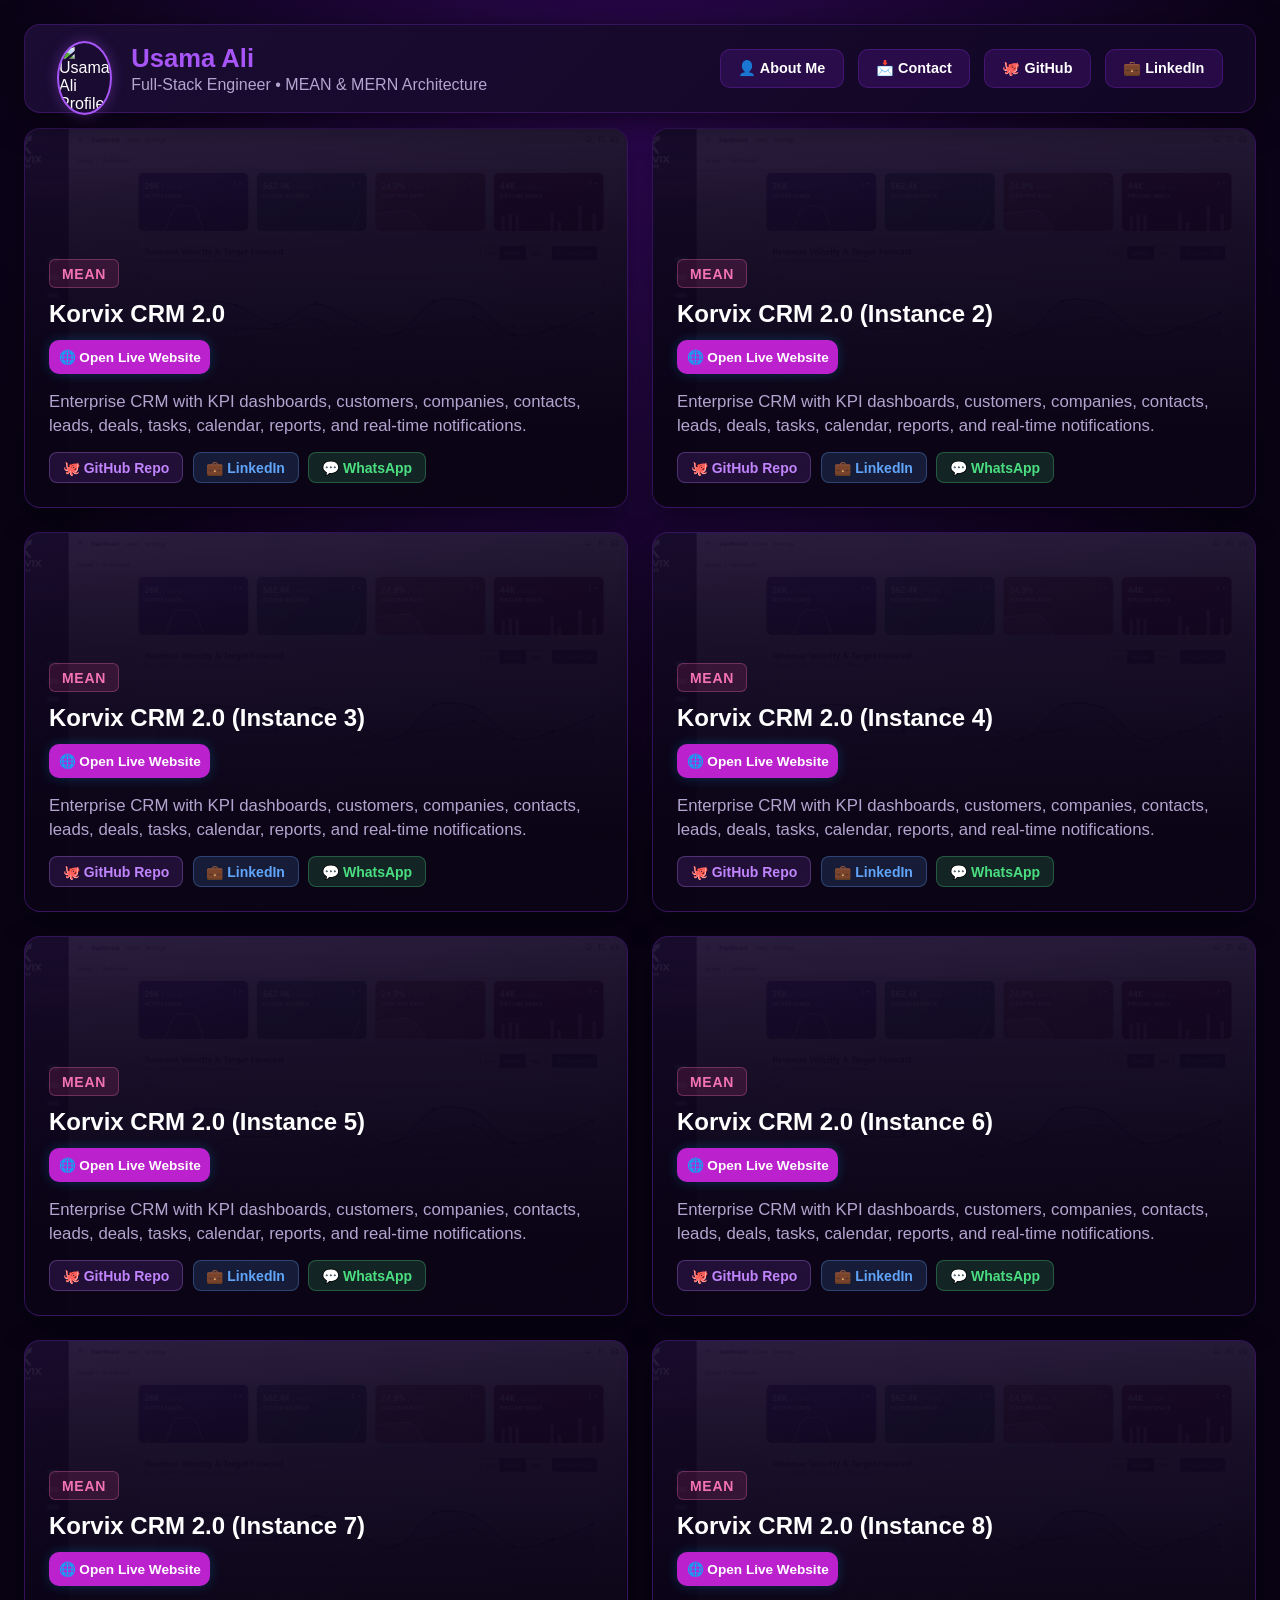
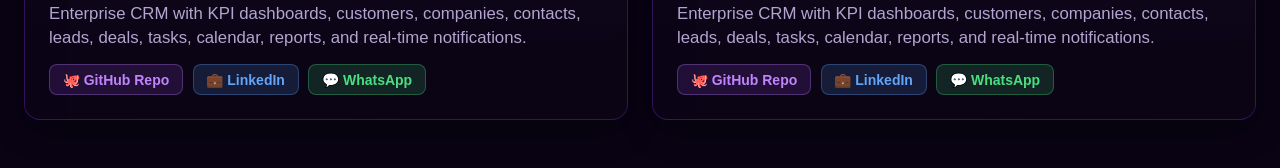
==== index.html @ 399298a3 "Fixed Code Style" ====
<!DOCTYPE html>
<html lang="en">
<head>
  <meta charset="UTF-8" />
  <meta name="viewport" content="width=device-width, initial-scale=1.0"/>
  <title>Usama Ali | Portfolio</title>
  <link rel="stylesheet" href="styles.css" />
</head>
<body>

  <!-- SINGLE GLOBAL HEADER -->
  <header class="profile-header">
    <div class="profile-info">
      <div class="avatar-container">
        <img src="assests/profile-pic.png" alt="Usama Ali Profile">
      </div>
      <div>
        <h1>Usama Ali</h1>
        <p>Full-Stack Engineer &bull; MEAN & MERN Architecture</p>
      </div>
    </div>

    <nav class="header-nav">
      <button class="nav-btn" onclick="openModal('about')">👤 About Me</button>
      <button class="nav-btn" onclick="openModal('contact')">📩 Contact</button>
      <a href="https://github.com/syedusamaali-dev" target="_blank" class="nav-btn">🐙 GitHub</a>
      <a href="https://www.linkedin.com/in/syedusamaali-dev/" target="_blank" class="nav-btn">💼 LinkedIn</a>
    </nav>
  </header>

  <div class="snap-container">
    <section class="slide">
      <!-- 8-Card Grid Container -->
      <div class="projects-grid" id="projectsGrid">
        <!-- Rendered dynamically via JavaScript -->
      </div>
    </section>
  </div>

  <!-- Unified Popup Modal Base -->
  <div class="modal-overlay" id="infoModal">
    <div class="modal-content" id="modalContainer">
      <button class="close-btn" onclick="closeModal()">&times;</button>
      <div id="modalBody" style="height: 100%;"></div>
    </div>
  </div>

  <script src="script.js"></script>
</body>
</html>
---- styles.css ----
:root {
  --bg: #090314;
  --card-bg: linear-gradient(135deg, #1b0c33 0%, #110624 100%);
  --card-border: rgba(147, 51, 234, 0.25);
  --text-main: #ffffff;
  --text-muted: #b3a5cf;
  --accent: #a855f7;
  --accent-glow: rgba(168, 85, 247, 0.35);
  --btn-bg: rgba(126, 34, 206, 0.2);
  --btn-hover: #7e22ce;
}

* {
  box-sizing: border-box;
  margin: 0;
  padding: 0;
}

body {
  font-family:
    -apple-system, BlinkMacSystemFont, "Segoe UI", Roboto, Oxygen, Ubuntu,
    Cantarell, sans-serif;
  background-color: var(--bg);
  background-image: radial-gradient(
    circle at 50% 20%,
    #2e0854 0%,
    var(--bg) 70%
  );
  background-attachment: fixed;
  color: var(--text-main);
  overflow-x: hidden;
}

/* Fixed Global Profile Header */
.profile-header {
  position: fixed;
  top: 1.5rem;
  left: 1.5rem;
  right: 1.5rem;
  z-index: 50;
  display: flex;
  justify-content: space-between;
  align-items: center;
  padding: 1rem 2rem;
  background: var(--card-bg);
  border-radius: 16px;
  border: 1px solid var(--card-border);
  box-shadow: 0 8px 32px rgba(0, 0, 0, 0.6);
  backdrop-filter: blur(12px);
  gap: 1.5rem;
  flex-wrap: wrap;
}

.profile-info {
  display: flex;
  align-items: center;
  gap: 1.2rem;
}

.avatar-container {
  position: relative;
  width: 55px;
  height: 55px;
  flex-shrink: 0;
}

.avatar-container img {
  width: 100%;
  height: 100%;
  object-fit: cover;
  border-radius: 50%;
  border: 2px solid var(--accent);
  box-shadow: 0 0 14px var(--accent-glow);
}

.profile-info h1 {
  font-size: 1.6rem;
  color: var(--accent);
  line-height: 1.2;
  font-weight: 700;
}

.profile-info p {
  font-size: 1rem;
  color: var(--text-muted);
  margin-top: 0.2rem;
}

.header-nav {
  display: flex;
  gap: 0.85rem;
  align-items: center;
}

.nav-btn {
  background: var(--btn-bg);
  color: var(--text-main);
  border: 1px solid var(--card-border);
  padding: 0.6rem 1.1rem;
  border-radius: 10px;
  font-size: 0.9rem;
  font-weight: 600;
  text-decoration: none;
  cursor: pointer;
  transition: all 0.25s ease;
  display: inline-flex;
  align-items: center;
  gap: 0.5rem;
}

.nav-btn:hover {
  background: var(--btn-hover);
  border-color: var(--accent);
  color: #ffffff;
  box-shadow: 0 0 16px var(--accent-glow);
}

/* Section Snap Container */
.snap-container {
  min-height: 100vh;
  overflow-y: auto;
  scroll-behavior: smooth;
}

.slide {
  min-height: 100vh;
  width: 100vw;
  display: flex;
  flex-direction: column;
  padding: 8rem 1.5rem 3rem 1.5rem;
  gap: 1.25rem;
}

/* Updated 8-Card Grid Layout */
.projects-grid {
  display: grid;
  grid-template-columns: repeat(2, 1fr);
  gap: 1.5rem;
  flex: 1;
}

.project-card {
  position: relative;
  background: var(--card-bg);
  border-radius: 16px;
  overflow: hidden;
  border: 1px solid var(--card-border);
  box-shadow: 0 10px 30px rgba(0, 0, 0, 0.4);
  transition:
    transform 0.35s cubic-bezier(0.2, 0.8, 0.2, 1),
    box-shadow 0.35s ease,
    border-color 0.35s ease;
  cursor: pointer;
  min-height: 380px;
}

.project-card:hover {
  transform: translateY(-4px) scale(1.01);
  border-color: var(--accent);
  box-shadow: 0 10px 35px var(--accent-glow);
}

.card-bg-anim {
  position: absolute;
  top: 0;
  left: 0;
  width: 100%;
  height: 100%;
  object-fit: cover;
  opacity: 0.15;
  filter: grayscale(60%) brightness(0.5);
  transition:
    opacity 0.4s ease,
    filter 0.4s ease;
  z-index: 1;
}

.project-card:hover .card-bg-anim {
  opacity: 0.75;
  filter: grayscale(0%) brightness(0.8);
}

.card-content {
  position: relative;
  z-index: 2;
  height: 100%;
  display: flex;
  flex-direction: column;
  justify-content: flex-end;
  padding: 1.5rem;
  background: linear-gradient(
    to top,
    rgba(9, 3, 20, 0.95) 20%,
    rgba(9, 3, 20, 0.45) 70%,
    transparent
  );
}

.tag {
  align-self: flex-start;
  font-size: 0.875rem;
  font-weight: 700;
  letter-spacing: 0.05em;
  text-transform: uppercase;
  padding: 0.35rem 0.75rem;
  border-radius: 6px;
  margin-bottom: 0.5rem;
}

.tag-mern {
  background: rgba(168, 85, 247, 0.15);
  color: #c084fc;
  border: 1px solid rgba(192, 132, 252, 0.3);
}
.tag-mean {
  background: rgba(236, 72, 153, 0.15);
  color: #f472b6;
  border: 1px solid rgba(244, 114, 182, 0.3);
}

.card-content h1 {
  /* font-size: 1.5rem; */
  color: #ffffff;
  margin-top: 0.2rem;
  margin-bottom: 0.3rem;
}

.card-content p {
  font-size: 1.05rem;
  color: var(--text-muted);
  line-height: 1.45;
}

.card-links {
  display: flex;
  flex-wrap: wrap;
  gap: 0.6rem;
  margin-top: 0.85rem;
}

.action-btn {
  display: inline-flex;
  align-items: center;
  gap: 0.4rem;
  padding: 0.4rem 0.8rem;
  border-radius: 8px;
  font-size: 0.875rem;
  font-weight: 700;
  text-decoration: none;
  transition: all 0.2s ease;
}

.btn-github {
  background: rgba(168, 85, 247, 0.15);
  color: #c084fc;
  border: 1px solid rgba(192, 132, 252, 0.3);
}

.btn-linkedin {
  background: rgba(96, 165, 250, 0.15);
  color: #60a5fa;
  border: 1px solid rgba(96, 165, 250, 0.3);
}

.btn-whatsapp {
  background: rgba(74, 222, 128, 0.15);
  color: #4ade80;
  border: 1px solid rgba(74, 222, 128, 0.3);
}

.action-btn:hover {
  filter: brightness(1.2);
  transform: translateY(-2px);
}

/* Modal Base Styling */
.modal-overlay {
  display: none;
  position: fixed;
  top: 0;
  left: 0;
  width: 100vw;
  height: 100vh;
  background: rgba(9, 3, 20, 0.85);
  backdrop-filter: blur(8px);
  z-index: 100;
  justify-content: center;
  align-items: center;
}

.modal-content {
  background: var(--card-bg);
  border: 1px solid var(--accent);
  border-radius: 16px;
  padding: 2.25rem;
  max-width: 680px;
  width: 92%;
  color: var(--text-main);
  box-shadow: 0 10px 40px var(--accent-glow);
  position: relative;
}

.close-btn {
  position: absolute;
  top: 1rem;
  right: 1.25rem;
  background: none;
  border: none;
  color: var(--text-muted);
  font-size: 1.8rem;
  cursor: pointer;
  z-index: 20;
}

.close-btn:hover {
  color: var(--accent);
}

/* Modal Shared Components */
.modal-badges {
  display: flex;
  flex-wrap: wrap;
  gap: 0.6rem;
  margin: 1.2rem 0;
}

.badge-item {
  background: rgba(168, 85, 247, 0.12);
  border: 1px solid rgba(168, 85, 247, 0.3);
  color: #c084fc;
  padding: 0.4rem 0.85rem;
  border-radius: 8px;
  font-size: 0.88rem;
  font-weight: 600;
  text-decoration: none;
  display: inline-flex;
  align-items: center;
  gap: 0.4rem;
  transition: all 0.2s ease;
}

.badge-item:hover {
  background: rgba(168, 85, 247, 0.25);
  border-color: var(--accent);
  color: #ffffff;
  transform: translateY(-2px);
}

.modal-highlights {
  display: grid;
  grid-template-columns: repeat(2, 1fr);
  gap: 0.8rem;
  margin-top: 1.2rem;
  padding-top: 1rem;
  border-top: 1px solid var(--card-border);
}

.highlight-box {
  background: rgba(255, 255, 255, 0.03);
  border: 1px solid var(--card-border);
  border-radius: 10px;
  padding: 0.85rem;
  text-align: left;
}

.highlight-box span {
  display: block;
  font-size: 0.8rem;
  font-weight: 600;
  color: var(--text-muted);
  text-transform: uppercase;
  letter-spacing: 0.05em;
}

.highlight-box a,
.highlight-box p {
  font-size: 1rem;
  font-weight: 700;
  color: var(--accent);
  text-decoration: none;
  margin-top: 0.25rem;
  display: block;
  word-break: break-all;
}

.highlight-box a:hover {
  color: #c084fc;
  text-decoration: underline;
}

/* 75% Viewport Project Detail Modal */
.project-modal-content {
  width: 75vw;
  height: 75vh;
  max-width: none;
  padding: 0;
  overflow: hidden;
  display: flex;
  flex-direction: column;
}

.project-modal-scroll {
  height: 100%;
  overflow-y: auto;
  padding: 2.25rem;
  scrollbar-width: thin;
  scrollbar-color: var(--accent) rgba(255, 255, 255, 0.08);
}

.project-modal-scroll::-webkit-scrollbar {
  width: 8px;
}

.project-modal-scroll::-webkit-scrollbar-track {
  background: rgba(255, 255, 255, 0.05);
  border-radius: 4px;
}

.project-modal-scroll::-webkit-scrollbar-thumb {
  background-color: var(--accent);
  border-radius: 4px;
}

.project-modal-subhead {
  text-transform: uppercase;
  letter-spacing: 0.1em;
  font-size: 0.85rem;
  color: #c084fc;
  font-weight: 700;
  margin-bottom: 0.25rem;
}

.project-modal-heading {
  color: var(--accent);
  font-size: clamp(1.8rem, 3vw, 2.4rem);
  margin-bottom: 0.8rem;
}

.project-modal-description {
  color: var(--text-main);
  font-size: 1.05rem;
  line-height: 1.65;
  margin-bottom: 1.25rem;
}

.tech-section-title {
  font-size: 1.1rem;
  color: #ffffff;
  margin: 1.25rem 0 0.75rem;
}

.technology-grid {
  display: flex;
  flex-wrap: wrap;
  gap: 0.75rem;
  margin-bottom: 1.5rem;
}

.technology-item {
  display: inline-flex;
  align-items: center;
  gap: 0.6rem;
  padding: 0.5rem 0.9rem;
  border-radius: 8px;
  background: rgba(255, 255, 255, 0.05);
  border: 1px solid var(--card-border);
  color: var(--text-main);
  font-weight: 600;
  font-size: 0.9rem;
}

.technology-item img {
  width: 22px;
  height: 22px;
  object-fit: contain;
}

.modal-action-links {
  display: flex;
  gap: 1rem;
  margin: 1.5rem 0 2rem;
  flex-wrap: wrap;
}

.modal-action-links-main {
  display: flex;
  gap: 1rem;
  margin: 0.5rem 0 1rem;
  flex-wrap: wrap;
}

.primary-link-btn {
  display: inline-flex;
  align-items: center;
  gap: 0.5rem;
  padding: 0.55rem 0.6rem;
  border-radius: 10px;
  font-weight: 700;
  text-decoration: none;
  font-size: 0.85rem;
  transition: all 0.25s ease;
}

.btn-live {
  background: #bb22ce;
  color: #ffffff;
  box-shadow: 0 0 12px rgba(2, 132, 199, 0.3);
}

.btn-live:hover {
  background: #c084fc;
  transform: translateY(-2px);
  box-shadow: 0 0 18px rgba(2, 132, 199, 0.5);
}

.btn-repo {
  background: rgba(168, 85, 247, 0.2);
  color: #c084fc;
  border: 1px solid var(--accent);
}

.btn-repo:hover {
  background: var(--accent);
  color: #ffffff;
  transform: translateY(-2px);
  box-shadow: 0 0 18px var(--accent-glow);
}

.gallery-title {
  color: #ffffff;
  font-size: 1.25rem;
  margin-bottom: 1rem;
  padding-top: 1rem;
  border-top: 1px solid var(--card-border);
}

.screenshot-gallery {
  display: grid;
  grid-template-columns: repeat(2, 1fr);
  gap: 1.25rem;
}

.screenshot-card {
  background: rgba(15, 6, 30, 0.8);
  border: 1px solid var(--card-border);
  border-radius: 12px;
  overflow: hidden;
  display: flex;
  flex-direction: column;
  width: 100%;
}

.screenshot-card img {
  width: 100%;
  height: 100%;
  max-height: 380px;
  object-fit: fill;
  display: block;
}

.screenshot-card figcaption {
  padding: 0.75rem 1rem;
  font-size: 1rem;
  color: var(--text-muted);
  font-weight: 600;
  border-top: 1px solid rgba(255, 255, 255, 0.05);
  background: rgba(255, 255, 255, 0.02);
}

/* Responsive Adjustments */
@media (max-width: 850px) {
  .profile-header {
    position: relative;
    top: 0;
    left: 0;
    right: 0;
    margin: 1.5rem 1.5rem 0 1.5rem;
    flex-direction: column;
    align-items: flex-start;
    padding: 1.25rem;
  }
  .slide {
    padding-top: 1.5rem;
  }
  .header-nav {
    width: 100%;
    justify-content: space-between;
  }
}

@media (max-width: 768px) {
  .projects-grid {
    grid-template-columns: 1fr;
  }
  .project-modal-content {
    width: 92vw;
    height: 82vh;
  }
  .screenshot-gallery {
    grid-template-columns: 1fr;
  }
}
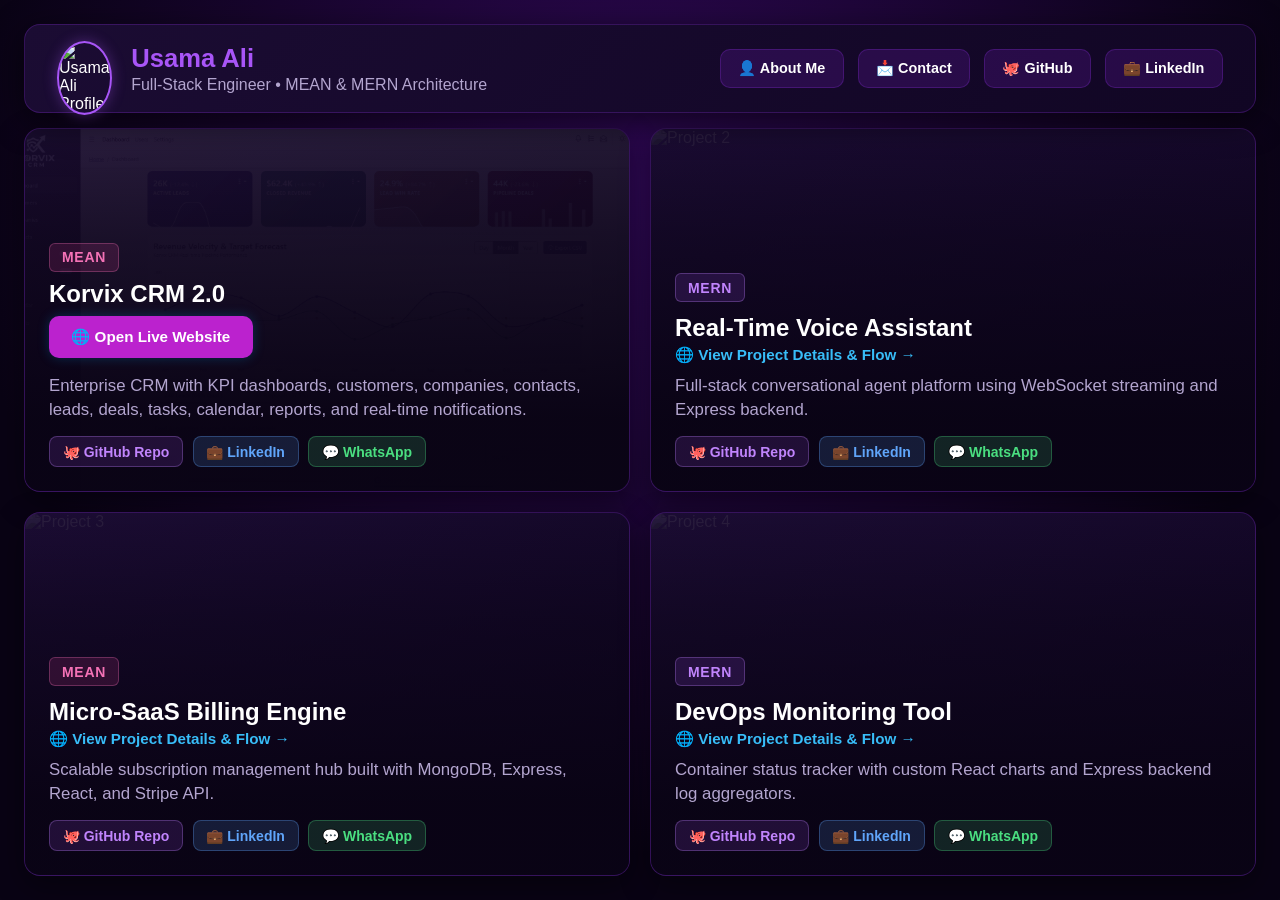
==== commit f1eba362: "Added Korvix First Project" ====
--- a/index.html
+++ b/index.html
@@ -4,7 +4,593 @@
   <meta charset="UTF-8" />
   <meta name="viewport" content="width=device-width, initial-scale=1.0"/>
   <title>Usama Ali | Portfolio</title>
-  <link rel="stylesheet" href="styles.css" />
+  <style>
+    :root {
+      --bg: #090314;
+      --card-bg: linear-gradient(135deg, #1b0c33 0%, #110624 100%);
+      --card-border: rgba(147, 51, 234, 0.25);
+      --text-main: #ffffff;
+      --text-muted: #b3a5cf;
+      --accent: #a855f7;
+      --accent-glow: rgba(168, 85, 247, 0.35);
+      --btn-bg: rgba(126, 34, 206, 0.2);
+      --btn-hover: #7e22ce;
+    }
+
+    * {
+      box-sizing: border-box;
+      margin: 0;
+      padding: 0;
+    }
+
+    body {
+      font-family: -apple-system, BlinkMacSystemFont, "Segoe UI", Roboto, Oxygen, Ubuntu, Cantarell, sans-serif;
+      background-color: var(--bg);
+      background-image: radial-gradient(circle at 50% 20%, #2e0854 0%, var(--bg) 70%);
+      background-attachment: fixed;
+      color: var(--text-main);
+      overflow-x: hidden;
+    }
+
+    /* Fixed Global Profile Header */
+    .profile-header {
+      position: fixed;
+      top: 1.5rem;
+      left: 1.5rem;
+      right: 1.5rem;
+      z-index: 50;
+      display: flex;
+      justify-content: space-between;
+      align-items: center;
+      padding: 1rem 2rem;
+      background: var(--card-bg);
+      border-radius: 16px;
+      border: 1px solid var(--card-border);
+      box-shadow: 0 8px 32px rgba(0, 0, 0, 0.6);
+      backdrop-filter: blur(12px);
+      gap: 1.5rem;
+      flex-wrap: wrap;
+    }
+
+    .profile-info {
+      display: flex;
+      align-items: center;
+      gap: 1.2rem;
+    }
+
+    .avatar-container {
+      position: relative;
+      width: 55px;
+      height: 55px;
+      flex-shrink: 0;
+    }
+
+    .avatar-container img {
+      width: 100%;
+      height: 100%;
+      object-fit: cover;
+      border-radius: 50%;
+      border: 2px solid var(--accent);
+      box-shadow: 0 0 14px var(--accent-glow);
+    }
+
+    .profile-info h1 {
+      font-size: 1.6rem;
+      color: var(--accent);
+      line-height: 1.2;
+      font-weight: 700;
+    }
+
+    .profile-info p {
+      font-size: 1rem;
+      color: var(--text-muted);
+      margin-top: 0.2rem;
+    }
+
+    .header-nav {
+      display: flex;
+      gap: 0.85rem;
+      align-items: center;
+    }
+
+    .nav-btn {
+      background: var(--btn-bg);
+      color: var(--text-main);
+      border: 1px solid var(--card-border);
+      padding: 0.6rem 1.1rem;
+      border-radius: 10px;
+      font-size: 0.9rem;
+      font-weight: 600;
+      text-decoration: none;
+      cursor: pointer;
+      transition: all 0.25s ease;
+      display: inline-flex;
+      align-items: center;
+      gap: 0.5rem;
+    }
+
+    .nav-btn:hover {
+      background: var(--btn-hover);
+      border-color: var(--accent);
+      color: #ffffff;
+      box-shadow: 0 0 16px var(--accent-glow);
+    }
+
+    /* Section Snap Container */
+    .snap-container {
+      height: 100vh;
+      overflow-y: scroll;
+      scroll-snap-type: y mandatory;
+      scroll-behavior: smooth;
+    }
+
+    .slide {
+      height: 100vh;
+      width: 100vw;
+      scroll-snap-align: start;
+      display: flex;
+      flex-direction: column;
+      padding: 8rem 1.5rem 1.5rem 1.5rem;
+      gap: 1.25rem;
+    }
+
+    .projects-grid {
+      display: grid;
+      grid-template-columns: repeat(2, 1fr);
+      grid-template-rows: repeat(2, 1fr);
+      gap: 1.25rem;
+      flex: 1;
+    }
+
+    .project-card {
+      position: relative;
+      background: var(--card-bg);
+      border-radius: 16px;
+      overflow: hidden;
+      border: 1px solid var(--card-border);
+      box-shadow: 0 10px 30px rgba(0, 0, 0, 0.4);
+      transition: transform 0.35s cubic-bezier(0.2, 0.8, 0.2, 1), box-shadow 0.35s ease, border-color 0.35s ease;
+      cursor: pointer;
+    }
+
+    .project-card:hover {
+      transform: translateY(-4px) scale(1.01);
+      border-color: var(--accent);
+      box-shadow: 0 10px 35px var(--accent-glow);
+    }
+
+    .card-bg-anim {
+      position: absolute;
+      top: 0;
+      left: 0;
+      width: 100%;
+      height: 100%;
+      object-fit: cover;
+      opacity: 0.15;
+      filter: grayscale(60%) brightness(0.5);
+      transition: opacity 0.4s ease, filter 0.4s ease;
+      z-index: 1;
+    }
+
+    .project-card:hover .card-bg-anim {
+      opacity: 0.75;
+      filter: grayscale(0%) brightness(0.8);
+    }
+
+    .card-content {
+      position: relative;
+      z-index: 2;
+      height: 100%;
+      display: flex;
+      flex-direction: column;
+      justify-content: flex-end;
+      padding: 1.5rem;
+      background: linear-gradient(to top, rgba(9, 3, 20, 0.95) 20%, rgba(9, 3, 20, 0.45) 70%, transparent);
+    }
+
+    .tag {
+      align-self: flex-start;
+      font-size: 0.875rem;
+      font-weight: 700;
+      letter-spacing: 0.05em;
+      text-transform: uppercase;
+      padding: 0.35rem 0.75rem;
+      border-radius: 6px;
+      margin-bottom: 0.5rem;
+    }
+
+    .tag-mern { background: rgba(168, 85, 247, 0.15); color: #c084fc; border: 1px solid rgba(192, 132, 252, 0.3); }
+    .tag-mean { background: rgba(236, 72, 153, 0.15); color: #f472b6; border: 1px solid rgba(244, 114, 182, 0.3); }
+
+    .card-content h3 {
+      font-size: 1.5rem;
+      color: #ffffff;
+      margin-top: 0.2rem;
+      margin-bottom: 0.3rem;
+    }
+
+    .live-project-link {
+      color: #38bdf8;
+      text-decoration: none;
+      font-size: 0.95rem;
+      font-weight: 600;
+      margin-bottom: 0.6rem;
+      display: inline-block;
+      transition: color 0.2s ease;
+    }
+
+    .live-project-link:hover {
+      color: #7dd3fc;
+      text-decoration: underline;
+    }
+
+    .card-content p {
+      font-size: 1.05rem;
+      color: var(--text-muted);
+      line-height: 1.45;
+    }
+
+    .card-links {
+      display: flex;
+      flex-wrap: wrap;
+      gap: 0.6rem;
+      margin-top: 0.85rem;
+    }
+
+    .action-btn {
+      display: inline-flex;
+      align-items: center;
+      gap: 0.4rem;
+      padding: 0.4rem 0.8rem;
+      border-radius: 8px;
+      font-size: 0.875rem;
+      font-weight: 700;
+      text-decoration: none;
+      transition: all 0.2s ease;
+    }
+
+    .btn-github {
+      background: rgba(168, 85, 247, 0.15);
+      color: #c084fc;
+      border: 1px solid rgba(192, 132, 252, 0.3);
+    }
+
+    .btn-linkedin {
+      background: rgba(96, 165, 250, 0.15);
+      color: #60a5fa;
+      border: 1px solid rgba(96, 165, 250, 0.3);
+    }
+
+    .btn-whatsapp {
+      background: rgba(74, 222, 128, 0.15);
+      color: #4ade80;
+      border: 1px solid rgba(74, 222, 128, 0.3);
+    }
+
+    .action-btn:hover {
+      filter: brightness(1.2);
+      transform: translateY(-2px);
+    }
+
+    /* Modal Base Styling */
+    .modal-overlay {
+      display: none;
+      position: fixed;
+      top: 0;
+      left: 0;
+      width: 100vw;
+      height: 100vh;
+      background: rgba(9, 3, 20, 0.85);
+      backdrop-filter: blur(8px);
+      z-index: 100;
+      justify-content: center;
+      align-items: center;
+    }
+
+    .modal-content {
+      background: var(--card-bg);
+      border: 1px solid var(--accent);
+      border-radius: 16px;
+      padding: 2.25rem;
+      max-width: 680px;
+      width: 92%;
+      color: var(--text-main);
+      box-shadow: 0 10px 40px var(--accent-glow);
+      position: relative;
+    }
+
+    .close-btn {
+      position: absolute;
+      top: 1rem;
+      right: 1.25rem;
+      background: none;
+      border: none;
+      color: var(--text-muted);
+      font-size: 1.8rem;
+      cursor: pointer;
+      z-index: 20;
+    }
+
+    .close-btn:hover { color: var(--accent); }
+
+    /* Modal Shared Components */
+    .modal-badges {
+      display: flex;
+      flex-wrap: wrap;
+      gap: 0.6rem;
+      margin: 1.2rem 0;
+    }
+
+    .badge-item {
+      background: rgba(168, 85, 247, 0.12);
+      border: 1px solid rgba(168, 85, 247, 0.3);
+      color: #c084fc;
+      padding: 0.4rem 0.85rem;
+      border-radius: 8px;
+      font-size: 0.88rem;
+      font-weight: 600;
+      text-decoration: none;
+      display: inline-flex;
+      align-items: center;
+      gap: 0.4rem;
+      transition: all 0.2s ease;
+    }
+
+    .badge-item:hover {
+      background: rgba(168, 85, 247, 0.25);
+      border-color: var(--accent);
+      color: #ffffff;
+      transform: translateY(-2px);
+    }
+
+    .modal-highlights {
+      display: grid;
+      grid-template-columns: repeat(2, 1fr);
+      gap: 0.8rem;
+      margin-top: 1.2rem;
+      padding-top: 1rem;
+      border-top: 1px solid var(--card-border);
+    }
+
+    .highlight-box {
+      background: rgba(255, 255, 255, 0.03);
+      border: 1px solid var(--card-border);
+      border-radius: 10px;
+      padding: 0.85rem;
+      text-align: left;
+    }
+
+    .highlight-box span {
+      display: block;
+      font-size: 0.8rem;
+      font-weight: 600;
+      color: var(--text-muted);
+      text-transform: uppercase;
+      letter-spacing: 0.05em;
+    }
+
+    .highlight-box a, .highlight-box p {
+      font-size: 1rem;
+      font-weight: 700;
+      color: var(--accent);
+      text-decoration: none;
+      margin-top: 0.25rem;
+      display: block;
+      word-break: break-all;
+    }
+
+    .highlight-box a:hover {
+      color: #c084fc;
+      text-decoration: underline;
+    }
+
+    /* 75% Viewport Project Detail Modal with Inner Scrolling */
+    .project-modal-content {
+      width: 75vw;
+      height: 75vh;
+      max-width: none;
+      padding: 0;
+      overflow: hidden;
+      display: flex;
+      flex-direction: column;
+    }
+
+    .project-modal-scroll {
+      height: 100%;
+      overflow-y: auto;
+      padding: 2.25rem;
+      scrollbar-width: thin;
+      scrollbar-color: var(--accent) rgba(255, 255, 255, 0.08);
+    }
+
+    .project-modal-scroll::-webkit-scrollbar {
+      width: 8px;
+    }
+
+    .project-modal-scroll::-webkit-scrollbar-track {
+      background: rgba(255, 255, 255, 0.05);
+      border-radius: 4px;
+    }
+
+    .project-modal-scroll::-webkit-scrollbar-thumb {
+      background-color: var(--accent);
+      border-radius: 4px;
+    }
+
+    .project-modal-subhead {
+      text-transform: uppercase;
+      letter-spacing: 0.1em;
+      font-size: 0.85rem;
+      color: #c084fc;
+      font-weight: 700;
+      margin-bottom: 0.25rem;
+    }
+
+    .project-modal-heading {
+      color: var(--accent);
+      font-size: clamp(1.8rem, 3vw, 2.4rem);
+      margin-bottom: 0.8rem;
+    }
+
+    .project-modal-description {
+      color: var(--text-main);
+      font-size: 1.05rem;
+      line-height: 1.65;
+      margin-bottom: 1.25rem;
+    }
+
+    .tech-section-title {
+      font-size: 1.1rem;
+      color: #ffffff;
+      margin: 1.25rem 0 0.75rem;
+    }
+
+    .technology-grid {
+      display: flex;
+      flex-wrap: wrap;
+      gap: 0.75rem;
+      margin-bottom: 1.5rem;
+    }
+
+    .technology-item {
+      display: inline-flex;
+      align-items: center;
+      gap: 0.6rem;
+      padding: 0.5rem 0.9rem;
+      border-radius: 8px;
+      background: rgba(255, 255, 255, 0.05);
+      border: 1px solid var(--card-border);
+      color: var(--text-main);
+      font-weight: 600;
+      font-size: 0.9rem;
+    }
+
+    .technology-item img {
+      width: 22px;
+      height: 22px;
+      object-fit: contain;
+    }
+
+    .modal-action-links {
+      display: flex;
+      gap: 1rem;
+      margin: 1.5rem 0 2rem;
+      flex-wrap: wrap;
+    }
+
+        .modal-action-links-main {
+      display: flex;
+      gap: 1rem;
+      margin: 0.5rem 0 1rem;
+      flex-wrap: wrap;
+    }
+
+    .primary-link-btn {
+      display: inline-flex;
+      align-items: center;
+      gap: 0.5rem;
+      padding: 0.75rem 1.4rem;
+      border-radius: 10px;
+      font-weight: 700;
+      text-decoration: none;
+      font-size: 0.95rem;
+      transition: all 0.25s ease;
+    }
+
+    .btn-live {
+      background: #bb22ce;
+      color: #ffffff;
+      box-shadow: 0 0 12px rgba(2, 132, 199, 0.3);
+    }
+
+    .btn-live:hover {
+      background: #c084fc;
+      transform: translateY(-2px);
+      box-shadow: 0 0 18px rgba(2, 132, 199, 0.5);
+    }
+
+    .btn-repo {
+      background: rgba(168, 85, 247, 0.2);
+      color: #c084fc;
+      border: 1px solid var(--accent);
+    }
+
+    .btn-repo:hover {
+      background: var(--accent);
+      color: #ffffff;
+      transform: translateY(-2px);
+      box-shadow: 0 0 18px var(--accent-glow);
+    }
+
+    .gallery-title {
+      color: #ffffff;
+      font-size: 1.25rem;
+      margin-bottom: 1rem;
+      padding-top: 1rem;
+      border-top: 1px solid var(--card-border);
+    }
+
+    .screenshot-gallery {
+      display: grid;
+      grid-template-columns: repeat(2, 1fr);
+      gap: 1.25rem;
+    }
+
+    /* Container scales to fit the image proportions */
+.screenshot-card {
+  background: rgba(15, 6, 30, 0.8);
+  border: 1px solid var(--card-border);
+  border-radius: 12px;
+  overflow: hidden;
+  display: flex;
+  flex-direction: column;
+  width: 100%;
+}
+
+/* Stretches and fits the image completely inside the box */
+.screenshot-card img {
+  width: 100%;
+  height: 100%;
+  max-height: 380px;
+  object-fit: fill; /* Stretches image to fully fit card boundaries */
+  display: block;
+}
+
+    .screenshot-card figcaption {
+      padding: 0.75rem 1rem;
+      font-size: 1rem;
+      color: var(--text-muted);
+      font-weight: 600;
+      border-top: 1px solid rgba(255, 255, 255, 0.05);
+      background: rgba(255, 255, 255, 0.02);
+    }
+
+    /* Responsive Adjustments */
+    @media (max-width: 850px) {
+      .profile-header {
+        position: relative;
+        top: 0;
+        left: 0;
+        right: 0;
+        margin: 1.5rem 1.5rem 0 1.5rem;
+        flex-direction: column;
+        align-items: flex-start;
+        padding: 1.25rem;
+      }
+      .slide { padding-top: 1.5rem; }
+      .header-nav { width: 100%; justify-content: space-between; }
+    }
+
+    @media (max-width: 768px) {
+      .projects-grid { grid-template-columns: 1fr; grid-template-rows: auto; }
+      .snap-container { scroll-snap-type: none; height: auto; }
+      .slide { height: auto; min-height: 100vh; }
+      .header-nav { display: grid; grid-template-columns: 1fr 1fr; gap: 0.5rem; }
+      .modal-highlights { grid-template-columns: 1fr; }
+      .project-modal-content { width: 92vw; height: 82vh; }
+      .screenshot-gallery { grid-template-columns: 1fr; }
+    }
+  </style>
 </head>
 <body>
 
@@ -29,10 +615,67 @@
   </header>
 
   <div class="snap-container">
+    <!-- SLIDE 1: Full-Stack Projects -->
     <section class="slide">
-      <!-- 8-Card Grid Container -->
-      <div class="projects-grid" id="projectsGrid">
-        <!-- Rendered dynamically via JavaScript -->
+      <div class="projects-grid">
+        <div class="project-card" onclick="openProjectModal('korvix')">
+          <img class="card-bg-anim" src="assests/korvix-crm-dashboard.png" alt="Korvix CRM dashboard preview">
+          <div class="card-content">
+            <span class="tag tag-mean">MEAN</span>
+            <h1>Korvix CRM 2.0</h1>
+             <div class="modal-action-links-main">
+              <a href="https://korvix-crm-2-0.vercel.app" target="_blank" rel="noopener noreferrer" class="primary-link-btn btn-live">🌐 Open Live Website</a>
+            </div>
+            <p>Enterprise CRM with KPI dashboards, customers, companies, contacts, leads, deals, tasks, calendar, reports, and real-time notifications.</p>
+            <div class="card-links">
+              <a href="https://github.com/syedusamaali-dev/Korvix-CRM-2.0" target="_blank" rel="noopener noreferrer" class="action-btn btn-github" onclick="event.stopPropagation();">🐙 GitHub Repo</a>
+              <a href="https://www.linkedin.com/in/syedusamaali-dev/" target="_blank" class="action-btn btn-linkedin" onclick="event.stopPropagation();">💼 LinkedIn</a>
+              <a href="https://wa.me/923327969441" target="_blank" class="action-btn btn-whatsapp" onclick="event.stopPropagation();">💬 WhatsApp</a>
+            </div>
+          </div>
+        </div>
+        <div class="project-card" onclick="openProjectModal('voice')">
+          <img class="card-bg-anim" src="https://images.unsplash.com/photo-1618005182384-a83a8bd57fbe?auto=format&fit=crop&w=800&q=80" alt="Project 2">
+          <div class="card-content">
+            <span class="tag tag-mern">MERN</span>
+            <h3>Real-Time Voice Assistant</h3>
+            <span class="live-project-link">🌐 View Project Details & Flow &rarr;</span>
+            <p>Full-stack conversational agent platform using WebSocket streaming and Express backend.</p>
+            <div class="card-links">
+              <a href="https://github.com/syedusamaali-dev" target="_blank" class="action-btn btn-github" onclick="event.stopPropagation();">🐙 GitHub Repo</a>
+              <a href="https://www.linkedin.com/in/syedusamaali-dev/" target="_blank" class="action-btn btn-linkedin" onclick="event.stopPropagation();">💼 LinkedIn</a>
+              <a href="https://wa.me/923327969441" target="_blank" class="action-btn btn-whatsapp" onclick="event.stopPropagation();">💬 WhatsApp</a>
+            </div>
+          </div>
+        </div>
+        <div class="project-card" onclick="openProjectModal('billing')">
+          <img class="card-bg-anim" src="https://images.unsplash.com/photo-1460925895917-afdab827c52f?auto=format&fit=crop&w=800&q=80" alt="Project 3">
+          <div class="card-content">
+            <span class="tag tag-mean">MEAN</span>
+            <h3>Micro-SaaS Billing Engine</h3>
+            <span class="live-project-link">🌐 View Project Details & Flow &rarr;</span>
+            <p>Scalable subscription management hub built with MongoDB, Express, React, and Stripe API.</p>
+            <div class="card-links">
+              <a href="https://github.com/syedusamaali-dev" target="_blank" class="action-btn btn-github" onclick="event.stopPropagation();">🐙 GitHub Repo</a>
+              <a href="https://www.linkedin.com/in/syedusamaali-dev/" target="_blank" class="action-btn btn-linkedin" onclick="event.stopPropagation();">💼 LinkedIn</a>
+              <a href="https://wa.me/923327969441" target="_blank" class="action-btn btn-whatsapp" onclick="event.stopPropagation();">💬 WhatsApp</a>
+            </div>
+          </div>
+        </div>
+        <div class="project-card" onclick="openProjectModal('monitoring')">
+          <img class="card-bg-anim" src="https://images.unsplash.com/photo-1526374965328-7f61d4dc18c5?auto=format&fit=crop&w=800&q=80" alt="Project 4">
+          <div class="card-content">
+            <span class="tag tag-mern">MERN</span>
+            <h3>DevOps Monitoring Tool</h3>
+            <span class="live-project-link">🌐 View Project Details & Flow &rarr;</span>
+            <p>Container status tracker with custom React charts and Express backend log aggregators.</p>
+            <div class="card-links">
+              <a href="https://github.com/syedusamaali-dev" target="_blank" class="action-btn btn-github" onclick="event.stopPropagation();">🐙 GitHub Repo</a>
+              <a href="https://www.linkedin.com/in/syedusamaali-dev/" target="_blank" class="action-btn btn-linkedin" onclick="event.stopPropagation();">💼 LinkedIn</a>
+              <a href="https://wa.me/923327969441" target="_blank" class="action-btn btn-whatsapp" onclick="event.stopPropagation();">💬 WhatsApp</a>
+            </div>
+          </div>
+        </div>
       </div>
     </section>
   </div>
@@ -45,6 +688,193 @@
     </div>
   </div>
 
-  <script src="script.js"></script>
+  <script>
+    function openModal(type) {
+      const modal = document.getElementById('infoModal');
+      const container = document.getElementById('modalContainer');
+      const body = document.getElementById('modalBody');
+
+      // Reset modal container classes
+      container.className = 'modal-content';
+
+      if (type === 'about') {
+        body.innerHTML = `
+          <div style="display: flex; align-items: center; gap: 0.6rem; margin-bottom: 0.8rem;">
+            <span style="font-size: 1.8rem;">🚀</span>
+            <h2 style="color: var(--accent); font-size: 1.75rem;">About Me</h2>
+          </div>
+
+          <p style="color: var(--text-main); font-size: 1.05rem; line-height: 1.65;">
+            Full-Stack Engineer with <strong>5+ years of experience</strong> architecting high-performance web applications across healthcare, banking, and e-commerce platforms. Specializing in <strong>Angular, React, and Node.js</strong>, I build scalable SPAs, real-time analytics dashboards, and seamlessly integrate AI-driven workflows into production environments.
+          </p>
+
+          <div class="modal-badges">
+            <span class="badge-item">⚡ Angular / NgRx</span>
+            <span class="badge-item">⚛️ React / Redux</span>
+            <span class="badge-item">🟢 Node.js / Express</span>
+            <span class="badge-item">🤖 AI Integration</span>
+            <span class="badge-item">📊 WebSockets</span>
+          </div>
+
+          <div class="modal-highlights">
+            <div class="highlight-box">
+              <span>Experience</span>
+              <p>5+ Years Industry Experience</p>
+            </div>
+            <div class="highlight-box">
+              <span>Domains</span>
+              <p>Fintech, Healthcare & AI Solutions</p>
+            </div>
+          </div>
+        `;
+      } else if (type === 'contact') {
+        body.innerHTML = `
+          <div style="display: flex; align-items: center; gap: 0.6rem; margin-bottom: 0.8rem;">
+            <span style="font-size: 1.8rem;">📩</span>
+            <h2 style="color: var(--accent); font-size: 1.75rem;">Let's Connect</h2>
+          </div>
+
+          <p style="color: var(--text-main); font-size: 1.05rem; line-height: 1.65;">
+            Have a project in mind, looking for architectural collaboration, or want to discuss full-stack & AI solutions? Reach out directly via any of the channels below.
+          </p>
+
+          <div class="modal-badges">
+            <a href="https://wa.me/923327969441" target="_blank" class="badge-item">💬 WhatsApp Chat</a>
+            <a href="https://github.com/syedusamaali-dev" target="_blank" class="badge-item">🐙 GitHub Profile</a>
+            <a href="https://www.linkedin.com/in/syedusamaali-dev/" target="_blank" class="badge-item">💼 LinkedIn Network</a>
+            <a href="https://portfolio-syedusamaali-dev.vercel.app/" target="_blank" class="badge-item">🌐 Live Portfolio</a>
+          </div>
+
+          <div class="modal-highlights">
+            <div class="highlight-box">
+              <span>Phone / WhatsApp</span>
+              <a href="tel:+923327969441">+92 332 7969441</a>
+            </div>
+            <div class="highlight-box">
+              <span>Live Portfolio</span>
+              <a href="https://portfolio-syedusamaali-dev.vercel.app/" target="_blank">syedusamaali-dev.vercel.app</a>
+            </div>
+            <div class="highlight-box">
+              <span>GitHub Repository</span>
+              <a href="https://github.com/syedusamaali-dev" target="_blank">github.com/syedusamaali-dev</a>
+            </div>
+            <div class="highlight-box">
+              <span>LinkedIn Profile</span>
+              <a href="https://www.linkedin.com/in/syedusamaali-dev/" target="_blank">linkedin.com/in/syedusamaali-dev</a>
+            </div>
+          </div>
+        `;
+      }
+      modal.style.display = 'flex';
+    }
+
+    function openProjectModal(projectId) {
+      const modal = document.getElementById('infoModal');
+      const container = document.getElementById('modalContainer');
+      const body = document.getElementById('modalBody');
+
+      // Expand container size to 75% Viewport height & width
+      container.className = 'modal-content project-modal-content';
+
+      if (projectId === 'korvix') {
+        body.innerHTML = `
+          <div class="project-modal-scroll">
+            <div class="project-modal-subhead">Project Description</div>
+            <h2 class="project-modal-heading">Korvix CRM 2.0</h2>
+
+            <p class="project-modal-description">
+              <strong>Korvix CRM 2.0</strong> is a high-performance, full-stack Customer Relationship Management system designed to simplify lead pipelines, customer lifecycle operations, and corporate communications. Built using Angular 17+ on the frontend and a Node.js/Express REST API on the backend with MongoDB, it features real-time WebSocket updates, multi-tenant workspace routing, modular 3-layer architecture, robust Zod validation, and secure HTTP-Only JWT authentication.
+            </p>
+
+            <div class="tech-section-title">⚡ Tech Stack & Tools</div>
+            <div class="technology-grid">
+              <span class="technology-item"><img src="https://cdn.jsdelivr.net/gh/devicons/devicon/icons/angularjs/angularjs-original.svg" alt="Angular"> Angular 17+</span>
+              <span class="technology-item"><img src="https://cdn.jsdelivr.net/gh/devicons/devicon/icons/nodejs/nodejs-original.svg" alt="Node.js"> Node.js</span>
+              <span class="technology-item"><img src="https://cdn.jsdelivr.net/gh/devicons/devicon/icons/express/express-original.svg" style="filter: invert(1);" alt="Express"> Express.js</span>
+              <span class="technology-item"><img src="https://cdn.jsdelivr.net/gh/devicons/devicon/icons/mongodb/mongodb-original.svg" alt="MongoDB"> MongoDB</span>
+              <span class="technology-item"><img src="https://cdn.jsdelivr.net/gh/devicons/devicon/icons/socketio/socketio-original.svg" style="filter: invert(1);" alt="Socket.io"> Socket.io</span>
+              <span class="technology-item"><img src="https://cdn.jsdelivr.net/gh/devicons/devicon/icons/rxjs/rxjs-original.svg" alt="RxJS"> RxJS</span>
+              <span class="technology-item"><img src="https://jwt.io/img/pic_logo.svg" alt="JWT"> JWT Auth</span>
+              <span class="technology-item"><img src="https://raw.githubusercontent.com/colinhacks/zod/main/logo.svg" alt="Zod"> Zod Schema</span>
+            </div>
+
+            <div class="modal-action-links">
+              <a href="https://korvix-crm-2-0.vercel.app" target="_blank" rel="noopener noreferrer" class="primary-link-btn btn-live">🌐 Open Live Website</a>
+              <a href="https://github.com/syedusamaali-dev/Korvix-CRM-2.0" target="_blank" rel="noopener noreferrer" class="primary-link-btn btn-repo">🐙 View GitHub Repository</a>
+            </div>
+
+            <div class="gallery-title">📸 Application Flow & Interface Screenshots (10 Views)</div>
+            <div class="screenshot-gallery">
+              <figure class="screenshot-card">
+                <img src="assests/korvix-crm-dashboard.png" alt="Login Page">
+                <figcaption>01. Data Analytic Chart — Dashboard View</figcaption>
+              </figure>
+              <figure class="screenshot-card">
+                <img src="assests/korvix-crm-Notification implementation Socketio.PNG" alt="Signup Page">
+                <figcaption>02. Socket.IO — Notification Implementation</figcaption>
+              </figure>
+              <figure class="screenshot-card">
+                <img src="assests/korvix-crm-customers.png" alt="Companies Module">
+                <figcaption>03. Customer — Corporate Workspace Customers</figcaption>
+              </figure>
+              <figure class="screenshot-card">
+                <img src="assests/korvix-crm-companies.png" alt="Contacts View">
+                <figcaption>04. Companies — Align Association List</figcaption>
+              </figure>
+              <figure class="screenshot-card">
+                <img src="assests/korvix-crm-contacts.png" alt="Leads Module">
+                <figcaption>05. Contacts — Individual Stakeholders Directory</figcaption>
+              </figure>
+              <figure class="screenshot-card">
+                <img src="assests/korvix-crm-leads.png" alt="Deals Kanban">
+                <figcaption>06. Leads — Pipeline Tracker & Qualification</figcaption>
+              </figure>
+              <figure class="screenshot-card">
+                <img src="assests/korvix-crm-deals.png" alt="Tasks Management">
+                <figcaption>07. Deals — Kanban Stage Board & Revenue Funnel</figcaption>
+              </figure>
+              <figure class="screenshot-card">
+                <img src="assests/korvix-crm-tasks.png" alt="Calendar View">
+                <figcaption>08. Tasks — Operation Workflows & Priority Tracker</figcaption>
+              </figure>
+              <figure class="screenshot-card">
+                <img src="assests/korvix-crm-calendar.png" alt="Reports & Analytics">
+                <figcaption>09. Calendar — Meeting Schedules & Event Sync</figcaption>
+              </figure>
+               <figure class="screenshot-card">
+                <img src="assests/korvix-crm-reports.png" alt="Reports & Analytics">
+                <figcaption>10. Reports — Executive Analytics & Export Suite</figcaption>
+
+              </figure>
+            </div>
+          </div>
+        `;
+      } else {
+        body.innerHTML = `
+          <div class="project-modal-scroll">
+            <div class="project-modal-subhead">Project Description</div>
+            <h2 class="project-modal-heading">${projectId.toUpperCase()} Project Details</h2>
+            <p class="project-modal-description">Full breakdown and complete architecture specifications for this module.</p>
+            <div class="modal-action-links">
+              <a href="https://github.com/syedusamaali-dev" target="_blank" class="primary-link-btn btn-repo">🐙 View GitHub Repository</a>
+            </div>
+          </div>
+        `;
+      }
+      modal.style.display = 'flex';
+    }
+
+    function closeModal() {
+      document.getElementById('infoModal').style.display = 'none';
+    }
+
+    window.onclick = function(event) {
+      const modal = document.getElementById('infoModal');
+      if (event.target === modal) {
+        modal.style.display = 'none';
+      }
+    };
+  </script>
+
 </body>
 </html>
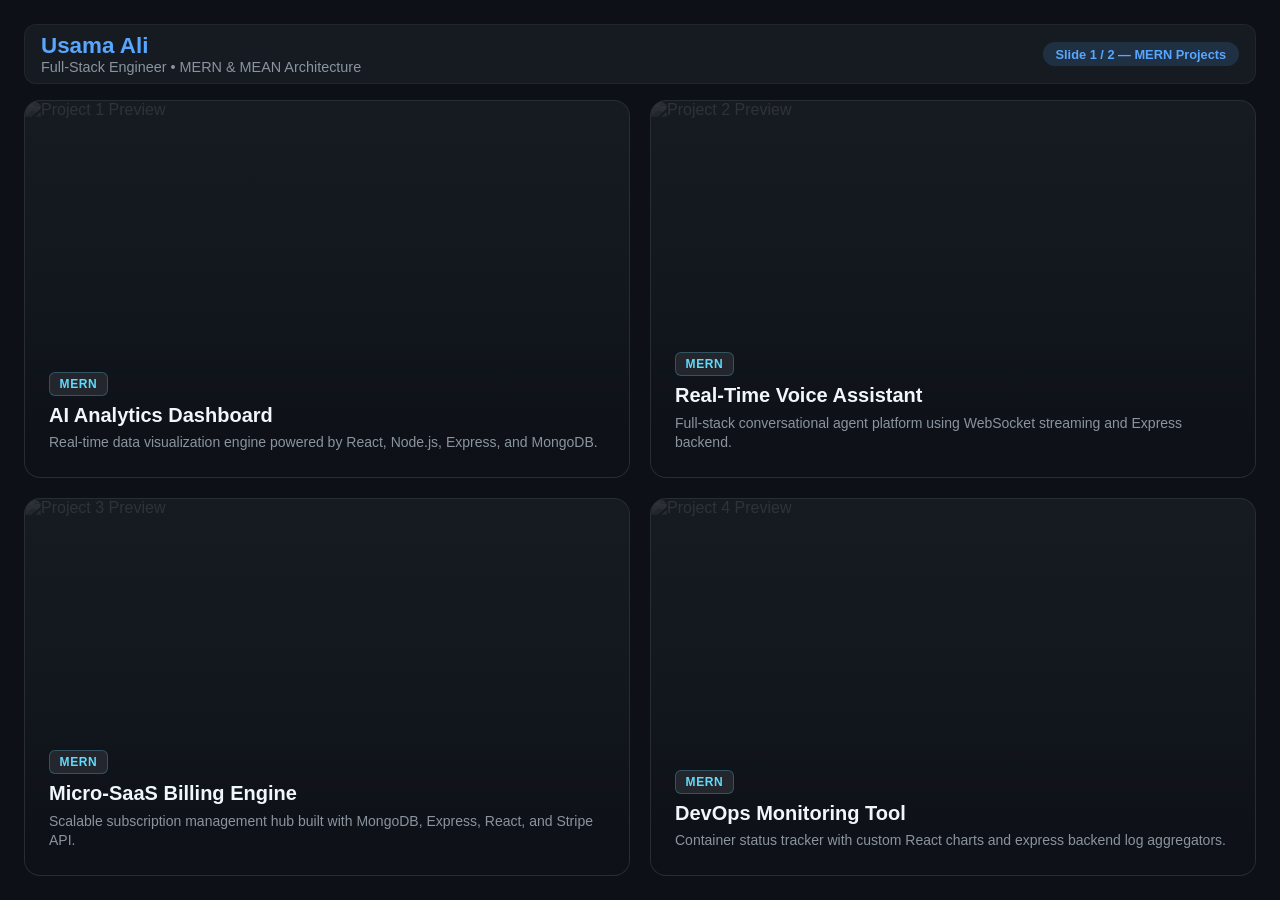
==== commit 04b4cf3e: "Added Ai generated Page" ====
--- a/index.html
+++ b/index.html
@@ -3,18 +3,15 @@
 <head>
   <meta charset="UTF-8" />
   <meta name="viewport" content="width=device-width, initial-scale=1.0"/>
-  <title>Usama Ali | Portfolio</title>
+  <title>Developer Portfolio</title>
   <style>
     :root {
-      --bg: #090314;
-      --card-bg: linear-gradient(135deg, #1b0c33 0%, #110624 100%);
-      --card-border: rgba(147, 51, 234, 0.25);
-      --text-main: #ffffff;
-      --text-muted: #b3a5cf;
-      --accent: #a855f7;
-      --accent-glow: rgba(168, 85, 247, 0.35);
-      --btn-bg: rgba(126, 34, 206, 0.2);
-      --btn-hover: #7e22ce;
+      --bg: #0d1117;
+      --card-bg: #161b22;
+      --text-main: #f0f6fc;
+      --text-muted: #8b949e;
+      --accent: #58a6ff;
+      --accent-glow: rgba(88, 166, 255, 0.25);
     }
 
     * {
@@ -26,94 +23,8 @@
     body {
       font-family: -apple-system, BlinkMacSystemFont, "Segoe UI", Roboto, Oxygen, Ubuntu, Cantarell, sans-serif;
       background-color: var(--bg);
-      background-image: radial-gradient(circle at 50% 20%, #2e0854 0%, var(--bg) 70%);
-      background-attachment: fixed;
       color: var(--text-main);
       overflow-x: hidden;
-    }
-
-    /* Fixed Global Profile Header */
-    .profile-header {
-      position: fixed;
-      top: 1.5rem;
-      left: 1.5rem;
-      right: 1.5rem;
-      z-index: 50;
-      display: flex;
-      justify-content: space-between;
-      align-items: center;
-      padding: 1rem 2rem;
-      background: var(--card-bg);
-      border-radius: 16px;
-      border: 1px solid var(--card-border);
-      box-shadow: 0 8px 32px rgba(0, 0, 0, 0.6);
-      backdrop-filter: blur(12px);
-      gap: 1.5rem;
-      flex-wrap: wrap;
-    }
-
-    .profile-info {
-      display: flex;
-      align-items: center;
-      gap: 1.2rem;
-    }
-
-    .avatar-container {
-      position: relative;
-      width: 55px;
-      height: 55px;
-      flex-shrink: 0;
-    }
-
-    .avatar-container img {
-      width: 100%;
-      height: 100%;
-      object-fit: cover;
-      border-radius: 50%;
-      border: 2px solid var(--accent);
-      box-shadow: 0 0 14px var(--accent-glow);
-    }
-
-    .profile-info h1 {
-      font-size: 1.6rem;
-      color: var(--accent);
-      line-height: 1.2;
-      font-weight: 700;
-    }
-
-    .profile-info p {
-      font-size: 1rem;
-      color: var(--text-muted);
-      margin-top: 0.2rem;
-    }
-
-    .header-nav {
-      display: flex;
-      gap: 0.85rem;
-      align-items: center;
-    }
-
-    .nav-btn {
-      background: var(--btn-bg);
-      color: var(--text-main);
-      border: 1px solid var(--card-border);
-      padding: 0.6rem 1.1rem;
-      border-radius: 10px;
-      font-size: 0.9rem;
-      font-weight: 600;
-      text-decoration: none;
-      cursor: pointer;
-      transition: all 0.25s ease;
-      display: inline-flex;
-      align-items: center;
-      gap: 0.5rem;
-    }
-
-    .nav-btn:hover {
-      background: var(--btn-hover);
-      border-color: var(--accent);
-      color: #ffffff;
-      box-shadow: 0 0 16px var(--accent-glow);
     }
 
     /* Section Snap Container */
@@ -130,10 +41,41 @@
       scroll-snap-align: start;
       display: flex;
       flex-direction: column;
-      padding: 8rem 1.5rem 1.5rem 1.5rem;
-      gap: 1.25rem;
-    }
-
+      padding: 1.5rem;
+      gap: 1rem;
+    }
+
+    /* Header Profile */
+    .profile-header {
+      display: flex;
+      justify-content: space-between;
+      align-items: center;
+      padding: 0.5rem 1rem;
+      background: var(--card-bg);
+      border-radius: 12px;
+      border: 1px solid rgba(255, 255, 255, 0.05);
+    }
+
+    .profile-info h1 {
+      font-size: 1.4rem;
+      color: var(--accent);
+    }
+
+    .profile-info p {
+      font-size: 0.9rem;
+      color: var(--text-muted);
+    }
+
+    .badge {
+      background: rgba(88, 166, 255, 0.15);
+      color: var(--accent);
+      padding: 0.3rem 0.8rem;
+      border-radius: 20px;
+      font-size: 0.8rem;
+      font-weight: 600;
+    }
+
+    /* Grid Layout for 4 Equal Rectangles */
     .projects-grid {
       display: grid;
       grid-template-columns: repeat(2, 1fr);
@@ -142,13 +84,13 @@
       flex: 1;
     }
 
+    /* Card Styling */
     .project-card {
       position: relative;
       background: var(--card-bg);
       border-radius: 16px;
       overflow: hidden;
-      border: 1px solid var(--card-border);
-      box-shadow: 0 10px 30px rgba(0, 0, 0, 0.4);
+      border: 1px solid rgba(255, 255, 255, 0.08);
       transition: transform 0.35s cubic-bezier(0.2, 0.8, 0.2, 1), box-shadow 0.35s ease, border-color 0.35s ease;
       cursor: pointer;
     }
@@ -156,9 +98,10 @@
     .project-card:hover {
       transform: translateY(-4px) scale(1.01);
       border-color: var(--accent);
-      box-shadow: 0 10px 35px var(--accent-glow);
-    }
-
+      box-shadow: 0 10px 30px var(--accent-glow);
+    }
+
+    /* Background Animation Image */
     .card-bg-anim {
       position: absolute;
       top: 0;
@@ -166,17 +109,19 @@
       width: 100%;
       height: 100%;
       object-fit: cover;
-      opacity: 0.15;
-      filter: grayscale(60%) brightness(0.5);
-      transition: opacity 0.4s ease, filter 0.4s ease;
+      opacity: 0.2;
+      filter: grayscale(80%) brightness(0.6);
+      transition: opacity 0.4s ease, filter 0.4s ease, transform 0.6s ease;
       z-index: 1;
     }
 
     .project-card:hover .card-bg-anim {
-      opacity: 0.75;
-      filter: grayscale(0%) brightness(0.8);
-    }
-
+      opacity: 0.85;
+      filter: grayscale(0%) brightness(0.9);
+      transform: scale(1.05);
+    }
+
+    /* Overlay Content */
     .card-content {
       position: relative;
       z-index: 2;
@@ -185,696 +130,160 @@
       flex-direction: column;
       justify-content: flex-end;
       padding: 1.5rem;
-      background: linear-gradient(to top, rgba(9, 3, 20, 0.95) 20%, rgba(9, 3, 20, 0.45) 70%, transparent);
+      background: linear-gradient(to top, rgba(13, 17, 23, 0.95) 10%, rgba(13, 17, 23, 0.3) 60%, transparent);
     }
 
     .tag {
       align-self: flex-start;
-      font-size: 0.875rem;
+      font-size: 0.75rem;
       font-weight: 700;
       letter-spacing: 0.05em;
       text-transform: uppercase;
-      padding: 0.35rem 0.75rem;
+      padding: 0.25rem 0.6rem;
       border-radius: 6px;
       margin-bottom: 0.5rem;
     }
 
-    .tag-mern { background: rgba(168, 85, 247, 0.15); color: #c084fc; border: 1px solid rgba(192, 132, 252, 0.3); }
-    .tag-mean { background: rgba(236, 72, 153, 0.15); color: #f472b6; border: 1px solid rgba(244, 114, 182, 0.3); }
+    .tag-mern { background: #23272d; color: #61dafb; border: 1px solid #61dafb40; }
+    .tag-mean { background: #23272d; color: #dd0031; border: 1px solid #dd003140; }
 
     .card-content h3 {
-      font-size: 1.5rem;
-      color: #ffffff;
-      margin-top: 0.2rem;
-      margin-bottom: 0.3rem;
-    }
-
-    .live-project-link {
-      color: #38bdf8;
-      text-decoration: none;
-      font-size: 0.95rem;
-      font-weight: 600;
-      margin-bottom: 0.6rem;
-      display: inline-block;
-      transition: color 0.2s ease;
-    }
-
-    .live-project-link:hover {
-      color: #7dd3fc;
-      text-decoration: underline;
+      font-size: 1.25rem;
+      margin-bottom: 0.4rem;
     }
 
     .card-content p {
-      font-size: 1.05rem;
+      font-size: 0.875rem;
       color: var(--text-muted);
-      line-height: 1.45;
-    }
-
-    .card-links {
-      display: flex;
-      flex-wrap: wrap;
-      gap: 0.6rem;
-      margin-top: 0.85rem;
-    }
-
-    .action-btn {
-      display: inline-flex;
-      align-items: center;
-      gap: 0.4rem;
-      padding: 0.4rem 0.8rem;
-      border-radius: 8px;
-      font-size: 0.875rem;
-      font-weight: 700;
-      text-decoration: none;
-      transition: all 0.2s ease;
-    }
-
-    .btn-github {
-      background: rgba(168, 85, 247, 0.15);
-      color: #c084fc;
-      border: 1px solid rgba(192, 132, 252, 0.3);
-    }
-
-    .btn-linkedin {
-      background: rgba(96, 165, 250, 0.15);
-      color: #60a5fa;
-      border: 1px solid rgba(96, 165, 250, 0.3);
-    }
-
-    .btn-whatsapp {
-      background: rgba(74, 222, 128, 0.15);
-      color: #4ade80;
-      border: 1px solid rgba(74, 222, 128, 0.3);
-    }
-
-    .action-btn:hover {
-      filter: brightness(1.2);
-      transform: translateY(-2px);
-    }
-
-    /* Modal Base Styling */
-    .modal-overlay {
-      display: none;
-      position: fixed;
-      top: 0;
-      left: 0;
-      width: 100vw;
-      height: 100vh;
-      background: rgba(9, 3, 20, 0.85);
-      backdrop-filter: blur(8px);
-      z-index: 100;
-      justify-content: center;
-      align-items: center;
-    }
-
-    .modal-content {
-      background: var(--card-bg);
-      border: 1px solid var(--accent);
-      border-radius: 16px;
-      padding: 2.25rem;
-      max-width: 680px;
-      width: 92%;
-      color: var(--text-main);
-      box-shadow: 0 10px 40px var(--accent-glow);
-      position: relative;
-    }
-
-    .close-btn {
-      position: absolute;
-      top: 1rem;
-      right: 1.25rem;
-      background: none;
-      border: none;
-      color: var(--text-muted);
-      font-size: 1.8rem;
-      cursor: pointer;
-      z-index: 20;
-    }
-
-    .close-btn:hover { color: var(--accent); }
-
-    /* Modal Shared Components */
-    .modal-badges {
-      display: flex;
-      flex-wrap: wrap;
-      gap: 0.6rem;
-      margin: 1.2rem 0;
-    }
-
-    .badge-item {
-      background: rgba(168, 85, 247, 0.12);
-      border: 1px solid rgba(168, 85, 247, 0.3);
-      color: #c084fc;
-      padding: 0.4rem 0.85rem;
-      border-radius: 8px;
-      font-size: 0.88rem;
-      font-weight: 600;
-      text-decoration: none;
-      display: inline-flex;
-      align-items: center;
-      gap: 0.4rem;
-      transition: all 0.2s ease;
-    }
-
-    .badge-item:hover {
-      background: rgba(168, 85, 247, 0.25);
-      border-color: var(--accent);
-      color: #ffffff;
-      transform: translateY(-2px);
-    }
-
-    .modal-highlights {
-      display: grid;
-      grid-template-columns: repeat(2, 1fr);
-      gap: 0.8rem;
-      margin-top: 1.2rem;
-      padding-top: 1rem;
-      border-top: 1px solid var(--card-border);
-    }
-
-    .highlight-box {
-      background: rgba(255, 255, 255, 0.03);
-      border: 1px solid var(--card-border);
-      border-radius: 10px;
-      padding: 0.85rem;
-      text-align: left;
-    }
-
-    .highlight-box span {
-      display: block;
-      font-size: 0.8rem;
-      font-weight: 600;
-      color: var(--text-muted);
-      text-transform: uppercase;
-      letter-spacing: 0.05em;
-    }
-
-    .highlight-box a, .highlight-box p {
-      font-size: 1rem;
-      font-weight: 700;
-      color: var(--accent);
-      text-decoration: none;
-      margin-top: 0.25rem;
-      display: block;
-      word-break: break-all;
-    }
-
-    .highlight-box a:hover {
-      color: #c084fc;
-      text-decoration: underline;
-    }
-
-    /* 75% Viewport Project Detail Modal with Inner Scrolling */
-    .project-modal-content {
-      width: 75vw;
-      height: 75vh;
-      max-width: none;
-      padding: 0;
-      overflow: hidden;
-      display: flex;
-      flex-direction: column;
-    }
-
-    .project-modal-scroll {
-      height: 100%;
-      overflow-y: auto;
-      padding: 2.25rem;
-      scrollbar-width: thin;
-      scrollbar-color: var(--accent) rgba(255, 255, 255, 0.08);
-    }
-
-    .project-modal-scroll::-webkit-scrollbar {
-      width: 8px;
-    }
-
-    .project-modal-scroll::-webkit-scrollbar-track {
-      background: rgba(255, 255, 255, 0.05);
-      border-radius: 4px;
-    }
-
-    .project-modal-scroll::-webkit-scrollbar-thumb {
-      background-color: var(--accent);
-      border-radius: 4px;
-    }
-
-    .project-modal-subhead {
-      text-transform: uppercase;
-      letter-spacing: 0.1em;
-      font-size: 0.85rem;
-      color: #c084fc;
-      font-weight: 700;
-      margin-bottom: 0.25rem;
-    }
-
-    .project-modal-heading {
-      color: var(--accent);
-      font-size: clamp(1.8rem, 3vw, 2.4rem);
-      margin-bottom: 0.8rem;
-    }
-
-    .project-modal-description {
-      color: var(--text-main);
-      font-size: 1.05rem;
-      line-height: 1.65;
-      margin-bottom: 1.25rem;
-    }
-
-    .tech-section-title {
-      font-size: 1.1rem;
-      color: #ffffff;
-      margin: 1.25rem 0 0.75rem;
-    }
-
-    .technology-grid {
-      display: flex;
-      flex-wrap: wrap;
-      gap: 0.75rem;
-      margin-bottom: 1.5rem;
-    }
-
-    .technology-item {
-      display: inline-flex;
-      align-items: center;
-      gap: 0.6rem;
-      padding: 0.5rem 0.9rem;
-      border-radius: 8px;
-      background: rgba(255, 255, 255, 0.05);
-      border: 1px solid var(--card-border);
-      color: var(--text-main);
-      font-weight: 600;
-      font-size: 0.9rem;
-    }
-
-    .technology-item img {
-      width: 22px;
-      height: 22px;
-      object-fit: contain;
-    }
-
-    .modal-action-links {
-      display: flex;
-      gap: 1rem;
-      margin: 1.5rem 0 2rem;
-      flex-wrap: wrap;
-    }
-
-        .modal-action-links-main {
-      display: flex;
-      gap: 1rem;
-      margin: 0.5rem 0 1rem;
-      flex-wrap: wrap;
-    }
-
-    .primary-link-btn {
-      display: inline-flex;
-      align-items: center;
-      gap: 0.5rem;
-      padding: 0.75rem 1.4rem;
-      border-radius: 10px;
-      font-weight: 700;
-      text-decoration: none;
-      font-size: 0.95rem;
-      transition: all 0.25s ease;
-    }
-
-    .btn-live {
-      background: #bb22ce;
-      color: #ffffff;
-      box-shadow: 0 0 12px rgba(2, 132, 199, 0.3);
-    }
-
-    .btn-live:hover {
-      background: #c084fc;
-      transform: translateY(-2px);
-      box-shadow: 0 0 18px rgba(2, 132, 199, 0.5);
-    }
-
-    .btn-repo {
-      background: rgba(168, 85, 247, 0.2);
-      color: #c084fc;
-      border: 1px solid var(--accent);
-    }
-
-    .btn-repo:hover {
-      background: var(--accent);
-      color: #ffffff;
-      transform: translateY(-2px);
-      box-shadow: 0 0 18px var(--accent-glow);
-    }
-
-    .gallery-title {
-      color: #ffffff;
-      font-size: 1.25rem;
-      margin-bottom: 1rem;
-      padding-top: 1rem;
-      border-top: 1px solid var(--card-border);
-    }
-
-    .screenshot-gallery {
-      display: grid;
-      grid-template-columns: repeat(2, 1fr);
-      gap: 1.25rem;
-    }
-
-    /* Container scales to fit the image proportions */
-.screenshot-card {
-  background: rgba(15, 6, 30, 0.8);
-  border: 1px solid var(--card-border);
-  border-radius: 12px;
-  overflow: hidden;
-  display: flex;
-  flex-direction: column;
-  width: 100%;
-}
-
-/* Stretches and fits the image completely inside the box */
-.screenshot-card img {
-  width: 100%;
-  height: 100%;
-  max-height: 380px;
-  object-fit: fill; /* Stretches image to fully fit card boundaries */
-  display: block;
-}
-
-    .screenshot-card figcaption {
-      padding: 0.75rem 1rem;
-      font-size: 1rem;
-      color: var(--text-muted);
-      font-weight: 600;
-      border-top: 1px solid rgba(255, 255, 255, 0.05);
-      background: rgba(255, 255, 255, 0.02);
-    }
-
-    /* Responsive Adjustments */
-    @media (max-width: 850px) {
-      .profile-header {
-        position: relative;
-        top: 0;
-        left: 0;
-        right: 0;
-        margin: 1.5rem 1.5rem 0 1.5rem;
-        flex-direction: column;
-        align-items: flex-start;
-        padding: 1.25rem;
-      }
-      .slide { padding-top: 1.5rem; }
-      .header-nav { width: 100%; justify-content: space-between; }
-    }
-
+      line-height: 1.4;
+    }
+
+    /* Responsive adjustments for mobile/tablets */
     @media (max-width: 768px) {
-      .projects-grid { grid-template-columns: 1fr; grid-template-rows: auto; }
-      .snap-container { scroll-snap-type: none; height: auto; }
-      .slide { height: auto; min-height: 100vh; }
-      .header-nav { display: grid; grid-template-columns: 1fr 1fr; gap: 0.5rem; }
-      .modal-highlights { grid-template-columns: 1fr; }
-      .project-modal-content { width: 92vw; height: 82vh; }
-      .screenshot-gallery { grid-template-columns: 1fr; }
+      .projects-grid {
+        grid-template-columns: 1fr;
+        grid-template-rows: repeat(4, 1fr);
+      }
+      
+      .snap-container {
+        scroll-snap-type: none; /* Smooth vertical scroll for smaller screens */
+        height: auto;
+      }
+
+      .slide {
+        height: auto;
+        min-height: 100vh;
+      }
+
+      .project-card {
+        min-height: 200px;
+      }
     }
   </style>
 </head>
 <body>
 
-  <!-- SINGLE GLOBAL HEADER -->
-  <header class="profile-header">
-    <div class="profile-info">
-      <div class="avatar-container">
-        <img src="assests/profile-pic.png" alt="Usama Ali Profile">
-      </div>
-      <div>
-        <h1>Usama Ali</h1>
-        <p>Full-Stack Engineer &bull; MEAN & MERN Architecture</p>
-      </div>
-    </div>
-
-    <nav class="header-nav">
-      <button class="nav-btn" onclick="openModal('about')">👤 About Me</button>
-      <button class="nav-btn" onclick="openModal('contact')">📩 Contact</button>
-      <a href="https://github.com/syedusamaali-dev" target="_blank" class="nav-btn">🐙 GitHub</a>
-      <a href="https://www.linkedin.com/in/syedusamaali-dev/" target="_blank" class="nav-btn">💼 LinkedIn</a>
-    </nav>
-  </header>
-
   <div class="snap-container">
-    <!-- SLIDE 1: Full-Stack Projects -->
+
+    <!-- SLIDE 1: MERN Stack Projects -->
     <section class="slide">
+      <header class="profile-header">
+        <div class="profile-info">
+          <h1>Usama Ali</h1>
+          <p>Full-Stack Engineer &bull; MERN & MEAN Architecture</p>
+        </div>
+        <span class="badge">Slide 1 / 2 &mdash; MERN Projects</span>
+      </header>
+
       <div class="projects-grid">
-        <div class="project-card" onclick="openProjectModal('korvix')">
-          <img class="card-bg-anim" src="assests/korvix-crm-dashboard.png" alt="Korvix CRM dashboard preview">
-          <div class="card-content">
-            <span class="tag tag-mean">MEAN</span>
-            <h1>Korvix CRM 2.0</h1>
-             <div class="modal-action-links-main">
-              <a href="https://korvix-crm-2-0.vercel.app" target="_blank" rel="noopener noreferrer" class="primary-link-btn btn-live">🌐 Open Live Website</a>
-            </div>
-            <p>Enterprise CRM with KPI dashboards, customers, companies, contacts, leads, deals, tasks, calendar, reports, and real-time notifications.</p>
-            <div class="card-links">
-              <a href="https://github.com/syedusamaali-dev/Korvix-CRM-2.0" target="_blank" rel="noopener noreferrer" class="action-btn btn-github" onclick="event.stopPropagation();">🐙 GitHub Repo</a>
-              <a href="https://www.linkedin.com/in/syedusamaali-dev/" target="_blank" class="action-btn btn-linkedin" onclick="event.stopPropagation();">💼 LinkedIn</a>
-              <a href="https://wa.me/923327969441" target="_blank" class="action-btn btn-whatsapp" onclick="event.stopPropagation();">💬 WhatsApp</a>
-            </div>
-          </div>
-        </div>
-        <div class="project-card" onclick="openProjectModal('voice')">
-          <img class="card-bg-anim" src="https://images.unsplash.com/photo-1618005182384-a83a8bd57fbe?auto=format&fit=crop&w=800&q=80" alt="Project 2">
+        <div class="project-card">
+          <img class="card-bg-anim" src="https://images.unsplash.com/photo-1551288049-bebda4e38f71?auto=format&fit=crop&w=800&q=80" alt="Project 1 Preview">
+          <div class="card-content">
+            <span class="tag tag-mern">MERN</span>
+            <h3>AI Analytics Dashboard</h3>
+            <p>Real-time data visualization engine powered by React, Node.js, Express, and MongoDB.</p>
+          </div>
+        </div>
+
+        <div class="project-card">
+          <img class="card-bg-anim" src="https://images.unsplash.com/photo-1618005182384-a83a8bd57fbe?auto=format&fit=crop&w=800&q=80" alt="Project 2 Preview">
           <div class="card-content">
             <span class="tag tag-mern">MERN</span>
             <h3>Real-Time Voice Assistant</h3>
-            <span class="live-project-link">🌐 View Project Details & Flow &rarr;</span>
             <p>Full-stack conversational agent platform using WebSocket streaming and Express backend.</p>
-            <div class="card-links">
-              <a href="https://github.com/syedusamaali-dev" target="_blank" class="action-btn btn-github" onclick="event.stopPropagation();">🐙 GitHub Repo</a>
-              <a href="https://www.linkedin.com/in/syedusamaali-dev/" target="_blank" class="action-btn btn-linkedin" onclick="event.stopPropagation();">💼 LinkedIn</a>
-              <a href="https://wa.me/923327969441" target="_blank" class="action-btn btn-whatsapp" onclick="event.stopPropagation();">💬 WhatsApp</a>
-            </div>
-          </div>
-        </div>
-        <div class="project-card" onclick="openProjectModal('billing')">
-          <img class="card-bg-anim" src="https://images.unsplash.com/photo-1460925895917-afdab827c52f?auto=format&fit=crop&w=800&q=80" alt="Project 3">
-          <div class="card-content">
-            <span class="tag tag-mean">MEAN</span>
+          </div>
+        </div>
+
+        <div class="project-card">
+          <img class="card-bg-anim" src="https://images.unsplash.com/photo-1460925895917-afdab827c52f?auto=format&fit=crop&w=800&q=80" alt="Project 3 Preview">
+          <div class="card-content">
+            <span class="tag tag-mern">MERN</span>
             <h3>Micro-SaaS Billing Engine</h3>
-            <span class="live-project-link">🌐 View Project Details & Flow &rarr;</span>
             <p>Scalable subscription management hub built with MongoDB, Express, React, and Stripe API.</p>
-            <div class="card-links">
-              <a href="https://github.com/syedusamaali-dev" target="_blank" class="action-btn btn-github" onclick="event.stopPropagation();">🐙 GitHub Repo</a>
-              <a href="https://www.linkedin.com/in/syedusamaali-dev/" target="_blank" class="action-btn btn-linkedin" onclick="event.stopPropagation();">💼 LinkedIn</a>
-              <a href="https://wa.me/923327969441" target="_blank" class="action-btn btn-whatsapp" onclick="event.stopPropagation();">💬 WhatsApp</a>
-            </div>
-          </div>
-        </div>
-        <div class="project-card" onclick="openProjectModal('monitoring')">
-          <img class="card-bg-anim" src="https://images.unsplash.com/photo-1526374965328-7f61d4dc18c5?auto=format&fit=crop&w=800&q=80" alt="Project 4">
+          </div>
+        </div>
+
+        <div class="project-card">
+          <img class="card-bg-anim" src="https://images.unsplash.com/photo-1526374965328-7f61d4dc18c5?auto=format&fit=crop&w=800&q=80" alt="Project 4 Preview">
           <div class="card-content">
             <span class="tag tag-mern">MERN</span>
             <h3>DevOps Monitoring Tool</h3>
-            <span class="live-project-link">🌐 View Project Details & Flow &rarr;</span>
-            <p>Container status tracker with custom React charts and Express backend log aggregators.</p>
-            <div class="card-links">
-              <a href="https://github.com/syedusamaali-dev" target="_blank" class="action-btn btn-github" onclick="event.stopPropagation();">🐙 GitHub Repo</a>
-              <a href="https://www.linkedin.com/in/syedusamaali-dev/" target="_blank" class="action-btn btn-linkedin" onclick="event.stopPropagation();">💼 LinkedIn</a>
-              <a href="https://wa.me/923327969441" target="_blank" class="action-btn btn-whatsapp" onclick="event.stopPropagation();">💬 WhatsApp</a>
-            </div>
+            <p>Container status tracker with custom React charts and express backend log aggregators.</p>
           </div>
         </div>
       </div>
     </section>
+
+    <!-- SLIDE 2: MEAN Stack Projects -->
+    <section class="slide">
+      <header class="profile-header">
+        <div class="profile-info">
+          <h1>Usama Ali</h1>
+          <p>Full-Stack Engineer &bull; MERN & MEAN Architecture</p>
+        </div>
+        <span class="badge">Slide 2 / 2 &mdash; MEAN Projects</span>
+      </header>
+
+      <div class="projects-grid">
+        <div class="project-card">
+          <img class="card-bg-anim" src="https://images.unsplash.com/photo-1507238691740-187a5b1d37b8?auto=format&fit=crop&w=800&q=80" alt="Project 5 Preview">
+          <div class="card-content">
+            <span class="tag tag-mean">MEAN</span>
+            <h3>Enterprise CRM System</h3>
+            <p>Angular-driven customer relationship tool utilizing Angular RxJS state management & Express.</p>
+          </div>
+        </div>
+
+        <div class="project-card">
+          <img class="card-bg-anim" src="https://images.unsplash.com/photo-1555066931-4365d14bab8c?auto=format&fit=crop&w=800&q=80" alt="Project 6 Preview">
+          <div class="card-content">
+            <span class="tag tag-mean">MEAN</span>
+            <h3>Task Management Suite</h3>
+            <p>Kanban-style workflow coordinator with strict TypeScript interfaces and Node REST APIs.</p>
+          </div>
+        </div>
+
+        <div class="project-card">
+          <img class="card-bg-anim" src="https://images.unsplash.com/photo-1558494949-ef010cbdcc31?auto=format&fit=crop&w=800&q=80" alt="Project 7 Preview">
+          <div class="card-content">
+            <span class="tag tag-mean">MEAN</span>
+            <h3>Cloud Infrastructure Portal</h3>
+            <p>Angular application designed to provision servers and query Mongo database metrics.</p>
+          </div>
+        </div>
+
+        <div class="project-card">
+          <img class="card-bg-anim" src="https://images.unsplash.com/photo-1504639725590-34d0984388bd?auto=format&fit=crop&w=800&q=80" alt="Project 8 Preview">
+          <div class="card-content">
+            <span class="tag tag-mean">MEAN</span>
+            <h3>Logistics Tracking System</h3>
+            <p>Real-time vehicle fleet location tracking dashboard leveraging Angular and Express sockets.</p>
+          </div>
+        </div>
+      </div>
+    </section>
+
   </div>
-
-  <!-- Unified Popup Modal Base -->
-  <div class="modal-overlay" id="infoModal">
-    <div class="modal-content" id="modalContainer">
-      <button class="close-btn" onclick="closeModal()">&times;</button>
-      <div id="modalBody" style="height: 100%;"></div>
-    </div>
-  </div>
-
-  <script>
-    function openModal(type) {
-      const modal = document.getElementById('infoModal');
-      const container = document.getElementById('modalContainer');
-      const body = document.getElementById('modalBody');
-
-      // Reset modal container classes
-      container.className = 'modal-content';
-
-      if (type === 'about') {
-        body.innerHTML = `
-          <div style="display: flex; align-items: center; gap: 0.6rem; margin-bottom: 0.8rem;">
-            <span style="font-size: 1.8rem;">🚀</span>
-            <h2 style="color: var(--accent); font-size: 1.75rem;">About Me</h2>
-          </div>
-
-          <p style="color: var(--text-main); font-size: 1.05rem; line-height: 1.65;">
-            Full-Stack Engineer with <strong>5+ years of experience</strong> architecting high-performance web applications across healthcare, banking, and e-commerce platforms. Specializing in <strong>Angular, React, and Node.js</strong>, I build scalable SPAs, real-time analytics dashboards, and seamlessly integrate AI-driven workflows into production environments.
-          </p>
-
-          <div class="modal-badges">
-            <span class="badge-item">⚡ Angular / NgRx</span>
-            <span class="badge-item">⚛️ React / Redux</span>
-            <span class="badge-item">🟢 Node.js / Express</span>
-            <span class="badge-item">🤖 AI Integration</span>
-            <span class="badge-item">📊 WebSockets</span>
-          </div>
-
-          <div class="modal-highlights">
-            <div class="highlight-box">
-              <span>Experience</span>
-              <p>5+ Years Industry Experience</p>
-            </div>
-            <div class="highlight-box">
-              <span>Domains</span>
-              <p>Fintech, Healthcare & AI Solutions</p>
-            </div>
-          </div>
-        `;
-      } else if (type === 'contact') {
-        body.innerHTML = `
-          <div style="display: flex; align-items: center; gap: 0.6rem; margin-bottom: 0.8rem;">
-            <span style="font-size: 1.8rem;">📩</span>
-            <h2 style="color: var(--accent); font-size: 1.75rem;">Let's Connect</h2>
-          </div>
-
-          <p style="color: var(--text-main); font-size: 1.05rem; line-height: 1.65;">
-            Have a project in mind, looking for architectural collaboration, or want to discuss full-stack & AI solutions? Reach out directly via any of the channels below.
-          </p>
-
-          <div class="modal-badges">
-            <a href="https://wa.me/923327969441" target="_blank" class="badge-item">💬 WhatsApp Chat</a>
-            <a href="https://github.com/syedusamaali-dev" target="_blank" class="badge-item">🐙 GitHub Profile</a>
-            <a href="https://www.linkedin.com/in/syedusamaali-dev/" target="_blank" class="badge-item">💼 LinkedIn Network</a>
-            <a href="https://portfolio-syedusamaali-dev.vercel.app/" target="_blank" class="badge-item">🌐 Live Portfolio</a>
-          </div>
-
-          <div class="modal-highlights">
-            <div class="highlight-box">
-              <span>Phone / WhatsApp</span>
-              <a href="tel:+923327969441">+92 332 7969441</a>
-            </div>
-            <div class="highlight-box">
-              <span>Live Portfolio</span>
-              <a href="https://portfolio-syedusamaali-dev.vercel.app/" target="_blank">syedusamaali-dev.vercel.app</a>
-            </div>
-            <div class="highlight-box">
-              <span>GitHub Repository</span>
-              <a href="https://github.com/syedusamaali-dev" target="_blank">github.com/syedusamaali-dev</a>
-            </div>
-            <div class="highlight-box">
-              <span>LinkedIn Profile</span>
-              <a href="https://www.linkedin.com/in/syedusamaali-dev/" target="_blank">linkedin.com/in/syedusamaali-dev</a>
-            </div>
-          </div>
-        `;
-      }
-      modal.style.display = 'flex';
-    }
-
-    function openProjectModal(projectId) {
-      const modal = document.getElementById('infoModal');
-      const container = document.getElementById('modalContainer');
-      const body = document.getElementById('modalBody');
-
-      // Expand container size to 75% Viewport height & width
-      container.className = 'modal-content project-modal-content';
-
-      if (projectId === 'korvix') {
-        body.innerHTML = `
-          <div class="project-modal-scroll">
-            <div class="project-modal-subhead">Project Description</div>
-            <h2 class="project-modal-heading">Korvix CRM 2.0</h2>
-
-            <p class="project-modal-description">
-              <strong>Korvix CRM 2.0</strong> is a high-performance, full-stack Customer Relationship Management system designed to simplify lead pipelines, customer lifecycle operations, and corporate communications. Built using Angular 17+ on the frontend and a Node.js/Express REST API on the backend with MongoDB, it features real-time WebSocket updates, multi-tenant workspace routing, modular 3-layer architecture, robust Zod validation, and secure HTTP-Only JWT authentication.
-            </p>
-
-            <div class="tech-section-title">⚡ Tech Stack & Tools</div>
-            <div class="technology-grid">
-              <span class="technology-item"><img src="https://cdn.jsdelivr.net/gh/devicons/devicon/icons/angularjs/angularjs-original.svg" alt="Angular"> Angular 17+</span>
-              <span class="technology-item"><img src="https://cdn.jsdelivr.net/gh/devicons/devicon/icons/nodejs/nodejs-original.svg" alt="Node.js"> Node.js</span>
-              <span class="technology-item"><img src="https://cdn.jsdelivr.net/gh/devicons/devicon/icons/express/express-original.svg" style="filter: invert(1);" alt="Express"> Express.js</span>
-              <span class="technology-item"><img src="https://cdn.jsdelivr.net/gh/devicons/devicon/icons/mongodb/mongodb-original.svg" alt="MongoDB"> MongoDB</span>
-              <span class="technology-item"><img src="https://cdn.jsdelivr.net/gh/devicons/devicon/icons/socketio/socketio-original.svg" style="filter: invert(1);" alt="Socket.io"> Socket.io</span>
-              <span class="technology-item"><img src="https://cdn.jsdelivr.net/gh/devicons/devicon/icons/rxjs/rxjs-original.svg" alt="RxJS"> RxJS</span>
-              <span class="technology-item"><img src="https://jwt.io/img/pic_logo.svg" alt="JWT"> JWT Auth</span>
-              <span class="technology-item"><img src="https://raw.githubusercontent.com/colinhacks/zod/main/logo.svg" alt="Zod"> Zod Schema</span>
-            </div>
-
-            <div class="modal-action-links">
-              <a href="https://korvix-crm-2-0.vercel.app" target="_blank" rel="noopener noreferrer" class="primary-link-btn btn-live">🌐 Open Live Website</a>
-              <a href="https://github.com/syedusamaali-dev/Korvix-CRM-2.0" target="_blank" rel="noopener noreferrer" class="primary-link-btn btn-repo">🐙 View GitHub Repository</a>
-            </div>
-
-            <div class="gallery-title">📸 Application Flow & Interface Screenshots (10 Views)</div>
-            <div class="screenshot-gallery">
-              <figure class="screenshot-card">
-                <img src="assests/korvix-crm-dashboard.png" alt="Login Page">
-                <figcaption>01. Data Analytic Chart — Dashboard View</figcaption>
-              </figure>
-              <figure class="screenshot-card">
-                <img src="assests/korvix-crm-Notification implementation Socketio.PNG" alt="Signup Page">
-                <figcaption>02. Socket.IO — Notification Implementation</figcaption>
-              </figure>
-              <figure class="screenshot-card">
-                <img src="assests/korvix-crm-customers.png" alt="Companies Module">
-                <figcaption>03. Customer — Corporate Workspace Customers</figcaption>
-              </figure>
-              <figure class="screenshot-card">
-                <img src="assests/korvix-crm-companies.png" alt="Contacts View">
-                <figcaption>04. Companies — Align Association List</figcaption>
-              </figure>
-              <figure class="screenshot-card">
-                <img src="assests/korvix-crm-contacts.png" alt="Leads Module">
-                <figcaption>05. Contacts — Individual Stakeholders Directory</figcaption>
-              </figure>
-              <figure class="screenshot-card">
-                <img src="assests/korvix-crm-leads.png" alt="Deals Kanban">
-                <figcaption>06. Leads — Pipeline Tracker & Qualification</figcaption>
-              </figure>
-              <figure class="screenshot-card">
-                <img src="assests/korvix-crm-deals.png" alt="Tasks Management">
-                <figcaption>07. Deals — Kanban Stage Board & Revenue Funnel</figcaption>
-              </figure>
-              <figure class="screenshot-card">
-                <img src="assests/korvix-crm-tasks.png" alt="Calendar View">
-                <figcaption>08. Tasks — Operation Workflows & Priority Tracker</figcaption>
-              </figure>
-              <figure class="screenshot-card">
-                <img src="assests/korvix-crm-calendar.png" alt="Reports & Analytics">
-                <figcaption>09. Calendar — Meeting Schedules & Event Sync</figcaption>
-              </figure>
-               <figure class="screenshot-card">
-                <img src="assests/korvix-crm-reports.png" alt="Reports & Analytics">
-                <figcaption>10. Reports — Executive Analytics & Export Suite</figcaption>
-
-              </figure>
-            </div>
-          </div>
-        `;
-      } else {
-        body.innerHTML = `
-          <div class="project-modal-scroll">
-            <div class="project-modal-subhead">Project Description</div>
-            <h2 class="project-modal-heading">${projectId.toUpperCase()} Project Details</h2>
-            <p class="project-modal-description">Full breakdown and complete architecture specifications for this module.</p>
-            <div class="modal-action-links">
-              <a href="https://github.com/syedusamaali-dev" target="_blank" class="primary-link-btn btn-repo">🐙 View GitHub Repository</a>
-            </div>
-          </div>
-        `;
-      }
-      modal.style.display = 'flex';
-    }
-
-    function closeModal() {
-      document.getElementById('infoModal').style.display = 'none';
-    }
-
-    window.onclick = function(event) {
-      const modal = document.getElementById('infoModal');
-      if (event.target === modal) {
-        modal.style.display = 'none';
-      }
-    };
-  </script>
 
 </body>
 </html>
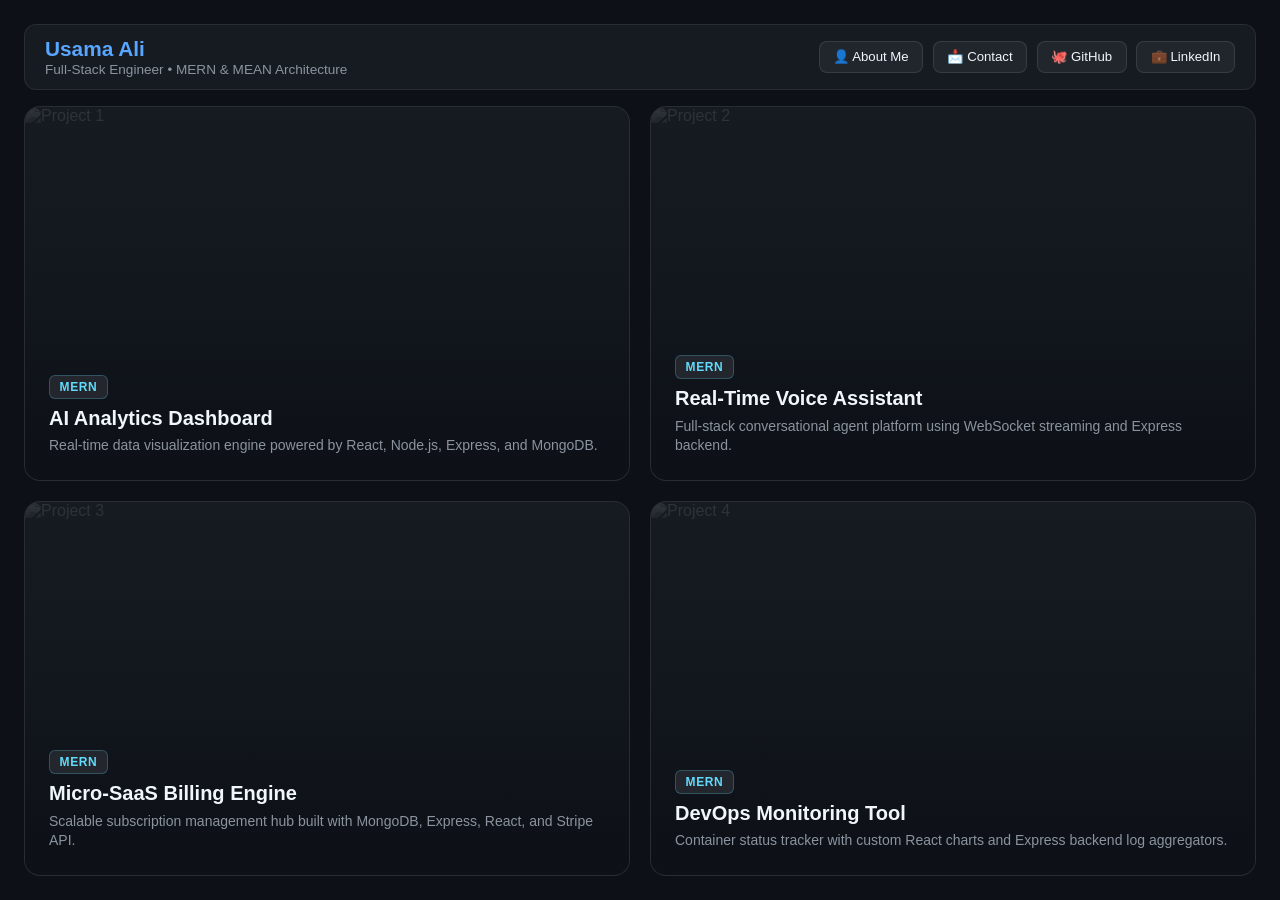
==== commit 39f3c77d: "Updated Portfolio page" ====
--- a/index.html
+++ b/index.html
@@ -3,7 +3,7 @@
 <head>
   <meta charset="UTF-8" />
   <meta name="viewport" content="width=device-width, initial-scale=1.0"/>
-  <title>Developer Portfolio</title>
+  <title>Usama Ali | Portfolio</title>
   <style>
     :root {
       --bg: #0d1117;
@@ -12,6 +12,7 @@
       --text-muted: #8b949e;
       --accent: #58a6ff;
       --accent-glow: rgba(88, 166, 255, 0.25);
+      --btn-hover: #21262d;
     }
 
     * {
@@ -45,34 +46,58 @@
       gap: 1rem;
     }
 
-    /* Header Profile */
+    /* Redesigned Header Profile */
     .profile-header {
       display: flex;
       justify-content: space-between;
       align-items: center;
-      padding: 0.5rem 1rem;
+      padding: 0.75rem 1.25rem;
       background: var(--card-bg);
       border-radius: 12px;
-      border: 1px solid rgba(255, 255, 255, 0.05);
+      border: 1px solid rgba(255, 255, 255, 0.08);
+      gap: 1rem;
+      flex-wrap: wrap;
     }
 
     .profile-info h1 {
-      font-size: 1.4rem;
+      font-size: 1.3rem;
       color: var(--accent);
+      line-height: 1.2;
     }
 
     .profile-info p {
-      font-size: 0.9rem;
+      font-size: 0.85rem;
       color: var(--text-muted);
     }
 
-    .badge {
-      background: rgba(88, 166, 255, 0.15);
+    /* Navigation Tabs Header */
+    .header-nav {
+      display: flex;
+      gap: 0.6rem;
+      align-items: center;
+    }
+
+    .nav-btn {
+      background: rgba(255, 255, 255, 0.05);
+      color: var(--text-main);
+      border: 1px solid rgba(255, 255, 255, 0.1);
+      padding: 0.45rem 0.85rem;
+      border-radius: 8px;
+      font-size: 0.825rem;
+      font-weight: 500;
+      text-decoration: none;
+      cursor: pointer;
+      transition: all 0.25s ease;
+      display: inline-flex;
+      align-items: center;
+      gap: 0.4rem;
+    }
+
+    .nav-btn:hover {
+      background: var(--btn-hover);
+      border-color: var(--accent);
       color: var(--accent);
-      padding: 0.3rem 0.8rem;
-      border-radius: 20px;
-      font-size: 0.8rem;
-      font-weight: 600;
+      box-shadow: 0 0 10px var(--accent-glow);
     }
 
     /* Grid Layout for 4 Equal Rectangles */
@@ -158,15 +183,66 @@
       line-height: 1.4;
     }
 
-    /* Responsive adjustments for mobile/tablets */
+    /* Popup Modal Styling for About Me & Contact */
+    .modal-overlay {
+      display: none;
+      position: fixed;
+      top: 0;
+      left: 0;
+      width: 100vw;
+      height: 100vh;
+      background: rgba(0, 0, 0, 0.75);
+      backdrop-filter: blur(5px);
+      z-index: 100;
+      justify-content: center;
+      align-items: center;
+    }
+
+    .modal-content {
+      background: var(--card-bg);
+      border: 1px solid var(--accent);
+      border-radius: 16px;
+      padding: 2rem;
+      max-width: 500px;
+      width: 90%;
+      color: var(--text-main);
+      box-shadow: 0 10px 40px var(--accent-glow);
+      position: relative;
+    }
+
+    .close-btn {
+      position: absolute;
+      top: 1rem;
+      right: 1rem;
+      background: none;
+      border: none;
+      color: var(--text-muted);
+      font-size: 1.5rem;
+      cursor: pointer;
+    }
+
+    .close-btn:hover { color: var(--accent); }
+
+    /* Responsive adjustments */
+    @media (max-width: 850px) {
+      .profile-header {
+        flex-direction: column;
+        align-items: flex-start;
+      }
+      .header-nav {
+        width: 100%;
+        justify-content: space-between;
+      }
+    }
+
     @media (max-width: 768px) {
       .projects-grid {
         grid-template-columns: 1fr;
         grid-template-rows: repeat(4, 1fr);
       }
-      
+
       .snap-container {
-        scroll-snap-type: none; /* Smooth vertical scroll for smaller screens */
+        scroll-snap-type: none;
         height: auto;
       }
 
@@ -177,6 +253,12 @@
 
       .project-card {
         min-height: 200px;
+      }
+
+      .header-nav {
+        display: grid;
+        grid-template-columns: 1fr 1fr;
+        gap: 0.5rem;
       }
     }
   </style>
@@ -192,12 +274,19 @@
           <h1>Usama Ali</h1>
           <p>Full-Stack Engineer &bull; MERN & MEAN Architecture</p>
         </div>
-        <span class="badge">Slide 1 / 2 &mdash; MERN Projects</span>
+
+        <nav class="header-nav">
+          <button class="nav-btn" onclick="openModal('about')">👤 About Me</button>
+          <button class="nav-btn" onclick="openModal('contact')">📩 Contact</button>
+          <!-- Replace URLs with your exact profiles -->
+          <a href="https://github.com" target="_blank" class="nav-btn">🐙 GitHub</a>
+          <a href="https://linkedin.com" target="_blank" class="nav-btn">💼 LinkedIn</a>
+        </nav>
       </header>
 
       <div class="projects-grid">
         <div class="project-card">
-          <img class="card-bg-anim" src="https://images.unsplash.com/photo-1551288049-bebda4e38f71?auto=format&fit=crop&w=800&q=80" alt="Project 1 Preview">
+          <img class="card-bg-anim" src="https://images.unsplash.com/photo-1551288049-bebda4e38f71?auto=format&fit=crop&w=800&q=80" alt="Project 1">
           <div class="card-content">
             <span class="tag tag-mern">MERN</span>
             <h3>AI Analytics Dashboard</h3>
@@ -206,7 +295,7 @@
         </div>
 
         <div class="project-card">
-          <img class="card-bg-anim" src="https://images.unsplash.com/photo-1618005182384-a83a8bd57fbe?auto=format&fit=crop&w=800&q=80" alt="Project 2 Preview">
+          <img class="card-bg-anim" src="https://images.unsplash.com/photo-1618005182384-a83a8bd57fbe?auto=format&fit=crop&w=800&q=80" alt="Project 2">
           <div class="card-content">
             <span class="tag tag-mern">MERN</span>
             <h3>Real-Time Voice Assistant</h3>
@@ -215,7 +304,7 @@
         </div>
 
         <div class="project-card">
-          <img class="card-bg-anim" src="https://images.unsplash.com/photo-1460925895917-afdab827c52f?auto=format&fit=crop&w=800&q=80" alt="Project 3 Preview">
+          <img class="card-bg-anim" src="https://images.unsplash.com/photo-1460925895917-afdab827c52f?auto=format&fit=crop&w=800&q=80" alt="Project 3">
           <div class="card-content">
             <span class="tag tag-mern">MERN</span>
             <h3>Micro-SaaS Billing Engine</h3>
@@ -224,11 +313,11 @@
         </div>
 
         <div class="project-card">
-          <img class="card-bg-anim" src="https://images.unsplash.com/photo-1526374965328-7f61d4dc18c5?auto=format&fit=crop&w=800&q=80" alt="Project 4 Preview">
+          <img class="card-bg-anim" src="https://images.unsplash.com/photo-1526374965328-7f61d4dc18c5?auto=format&fit=crop&w=800&q=80" alt="Project 4">
           <div class="card-content">
             <span class="tag tag-mern">MERN</span>
             <h3>DevOps Monitoring Tool</h3>
-            <p>Container status tracker with custom React charts and express backend log aggregators.</p>
+            <p>Container status tracker with custom React charts and Express backend log aggregators.</p>
           </div>
         </div>
       </div>
@@ -241,12 +330,18 @@
           <h1>Usama Ali</h1>
           <p>Full-Stack Engineer &bull; MERN & MEAN Architecture</p>
         </div>
-        <span class="badge">Slide 2 / 2 &mdash; MEAN Projects</span>
+
+        <nav class="header-nav">
+          <button class="nav-btn" onclick="openModal('about')">👤 About Me</button>
+          <button class="nav-btn" onclick="openModal('contact')">📩 Contact</button>
+          <a href="https://github.com" target="_blank" class="nav-btn">🐙 GitHub</a>
+          <a href="https://linkedin.com" target="_blank" class="nav-btn">💼 LinkedIn</a>
+        </nav>
       </header>
 
       <div class="projects-grid">
         <div class="project-card">
-          <img class="card-bg-anim" src="https://images.unsplash.com/photo-1507238691740-187a5b1d37b8?auto=format&fit=crop&w=800&q=80" alt="Project 5 Preview">
+          <img class="card-bg-anim" src="https://images.unsplash.com/photo-1507238691740-187a5b1d37b8?auto=format&fit=crop&w=800&q=80" alt="Project 5">
           <div class="card-content">
             <span class="tag tag-mean">MEAN</span>
             <h3>Enterprise CRM System</h3>
@@ -255,7 +350,7 @@
         </div>
 
         <div class="project-card">
-          <img class="card-bg-anim" src="https://images.unsplash.com/photo-1555066931-4365d14bab8c?auto=format&fit=crop&w=800&q=80" alt="Project 6 Preview">
+          <img class="card-bg-anim" src="https://images.unsplash.com/photo-1555066931-4365d14bab8c?auto=format&fit=crop&w=800&q=80" alt="Project 6">
           <div class="card-content">
             <span class="tag tag-mean">MEAN</span>
             <h3>Task Management Suite</h3>
@@ -264,7 +359,7 @@
         </div>
 
         <div class="project-card">
-          <img class="card-bg-anim" src="https://images.unsplash.com/photo-1558494949-ef010cbdcc31?auto=format&fit=crop&w=800&q=80" alt="Project 7 Preview">
+          <img class="card-bg-anim" src="https://images.unsplash.com/photo-1558494949-ef010cbdcc31?auto=format&fit=crop&w=800&q=80" alt="Project 7">
           <div class="card-content">
             <span class="tag tag-mean">MEAN</span>
             <h3>Cloud Infrastructure Portal</h3>
@@ -273,7 +368,7 @@
         </div>
 
         <div class="project-card">
-          <img class="card-bg-anim" src="https://images.unsplash.com/photo-1504639725590-34d0984388bd?auto=format&fit=crop&w=800&q=80" alt="Project 8 Preview">
+          <img class="card-bg-anim" src="https://images.unsplash.com/photo-1504639725590-34d0984388bd?auto=format&fit=crop&w=800&q=80" alt="Project 8">
           <div class="card-content">
             <span class="tag tag-mean">MEAN</span>
             <h3>Logistics Tracking System</h3>
@@ -285,5 +380,49 @@
 
   </div>
 
+  <!-- Popup Modal for About & Contact -->
+  <div class="modal-overlay" id="infoModal">
+    <div class="modal-content">
+      <button class="close-btn" onclick="closeModal()">&times;</button>
+      <div id="modalBody"></div>
+    </div>
+  </div>
+
+  <script>
+    function openModal(type) {
+      const modal = document.getElementById('infoModal');
+      const body = document.getElementById('modalBody');
+
+      if (type === 'about') {
+        body.innerHTML = `
+          <h2 style="color: var(--accent); margin-bottom: 0.75rem;">About Me</h2>
+          <p style="color: var(--text-muted); line-height: 1.6;">
+            I am a Full-Stack Engineer specializing in scalable web applications using the MERN (MongoDB, Express, React, Node.js) and MEAN (MongoDB, Express, Angular, Node.js) stacks. I build performant backend architectures and dynamic, responsive frontends.
+          </p>
+        `;
+      } else if (type === 'contact') {
+        body.innerHTML = `
+          <h2 style="color: var(--accent); margin-bottom: 0.75rem;">Get In Touch</h2>
+          <p style="color: var(--text-muted); margin-bottom: 1rem;">Feel free to reach out for project collaborations or technical consultation.</p>
+          <p style="margin-bottom: 0.5rem;"><strong>Email:</strong> usama@example.com</p>
+          <p style="margin-bottom: 0.5rem;"><strong>Location:</strong> Available Remote Worldwide</p>
+        `;
+      }
+      modal.style.display = 'flex';
+    }
+
+    function closeModal() {
+      document.getElementById('infoModal').style.display = 'none';
+    }
+
+    // Close modal when clicking outside content box
+    window.onclick = function(event) {
+      const modal = document.getElementById('infoModal');
+      if (event.target === modal) {
+        modal.style.display = 'none';
+      }
+    };
+  </script>
+
 </body>
 </html>
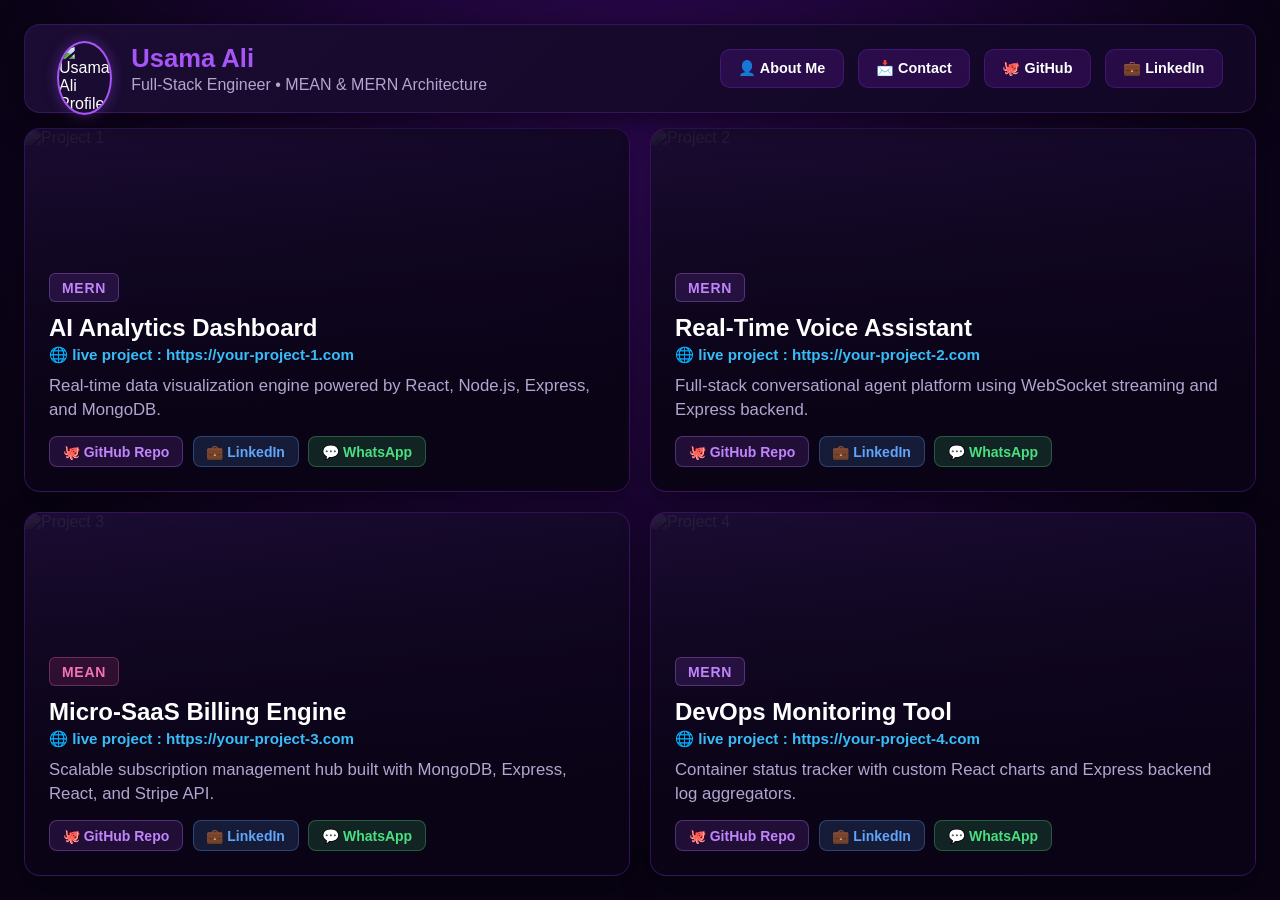
==== commit 7a3270e0: "Making Theme Portfolio page 1.0" ====
--- a/index.html
+++ b/index.html
@@ -6,13 +6,16 @@
   <title>Usama Ali | Portfolio</title>
   <style>
     :root {
-      --bg: #0d1117;
-      --card-bg: #161b22;
-      --text-main: #f0f6fc;
-      --text-muted: #8b949e;
-      --accent: #58a6ff;
-      --accent-glow: rgba(88, 166, 255, 0.25);
-      --btn-hover: #21262d;
+      /* Palette extracted from attached design */
+      --bg: #090314;
+      --card-bg: linear-gradient(135deg, #1b0c33 0%, #110624 100%);
+      --card-border: rgba(147, 51, 234, 0.25);
+      --text-main: #ffffff;
+      --text-muted: #b3a5cf;
+      --accent: #a855f7;
+      --accent-glow: rgba(168, 85, 247, 0.35);
+      --btn-bg: rgba(126, 34, 206, 0.2);
+      --btn-hover: #7e22ce;
     }
 
     * {
@@ -24,8 +27,94 @@
     body {
       font-family: -apple-system, BlinkMacSystemFont, "Segoe UI", Roboto, Oxygen, Ubuntu, Cantarell, sans-serif;
       background-color: var(--bg);
+      background-image: radial-gradient(circle at 50% 20%, #2e0854 0%, var(--bg) 70%);
+      background-attachment: fixed;
       color: var(--text-main);
       overflow-x: hidden;
+    }
+
+    /* Fixed Global Profile Header */
+    .profile-header {
+      position: fixed;
+      top: 1.5rem;
+      left: 1.5rem;
+      right: 1.5rem;
+      z-index: 50;
+      display: flex;
+      justify-content: space-between;
+      align-items: center;
+      padding: 1rem 2rem;
+      background: var(--card-bg);
+      border-radius: 16px;
+      border: 1px solid var(--card-border);
+      box-shadow: 0 8px 32px rgba(0, 0, 0, 0.6);
+      backdrop-filter: blur(12px);
+      gap: 1.5rem;
+      flex-wrap: wrap;
+    }
+
+    .profile-info {
+      display: flex;
+      align-items: center;
+      gap: 1.2rem;
+    }
+
+    .avatar-container {
+      position: relative;
+      width: 55px;
+      height: 55px;
+      flex-shrink: 0;
+    }
+
+    .avatar-container img {
+      width: 100%;
+      height: 100%;
+      object-fit: cover;
+      border-radius: 50%;
+      border: 2px solid var(--accent);
+      box-shadow: 0 0 14px var(--accent-glow);
+    }
+
+    .profile-info h1 {
+      font-size: 1.6rem;
+      color: var(--accent);
+      line-height: 1.2;
+      font-weight: 700;
+    }
+
+    .profile-info p {
+      font-size: 1rem;
+      color: var(--text-muted);
+      margin-top: 0.2rem;
+    }
+
+    .header-nav {
+      display: flex;
+      gap: 0.85rem;
+      align-items: center;
+    }
+
+    .nav-btn {
+      background: var(--btn-bg);
+      color: var(--text-main);
+      border: 1px solid var(--card-border);
+      padding: 0.6rem 1.1rem;
+      border-radius: 10px;
+      font-size: 0.9rem;
+      font-weight: 600;
+      text-decoration: none;
+      cursor: pointer;
+      transition: all 0.25s ease;
+      display: inline-flex;
+      align-items: center;
+      gap: 0.5rem;
+    }
+
+    .nav-btn:hover {
+      background: var(--btn-hover);
+      border-color: var(--accent);
+      color: #ffffff;
+      box-shadow: 0 0 16px var(--accent-glow);
     }
 
     /* Section Snap Container */
@@ -42,65 +131,11 @@
       scroll-snap-align: start;
       display: flex;
       flex-direction: column;
-      padding: 1.5rem;
-      gap: 1rem;
-    }
-
-    /* Redesigned Header Profile */
-    .profile-header {
-      display: flex;
-      justify-content: space-between;
-      align-items: center;
-      padding: 0.75rem 1.25rem;
-      background: var(--card-bg);
-      border-radius: 12px;
-      border: 1px solid rgba(255, 255, 255, 0.08);
-      gap: 1rem;
-      flex-wrap: wrap;
-    }
-
-    .profile-info h1 {
-      font-size: 1.3rem;
-      color: var(--accent);
-      line-height: 1.2;
-    }
-
-    .profile-info p {
-      font-size: 0.85rem;
-      color: var(--text-muted);
-    }
-
-    /* Navigation Tabs Header */
-    .header-nav {
-      display: flex;
-      gap: 0.6rem;
-      align-items: center;
-    }
-
-    .nav-btn {
-      background: rgba(255, 255, 255, 0.05);
-      color: var(--text-main);
-      border: 1px solid rgba(255, 255, 255, 0.1);
-      padding: 0.45rem 0.85rem;
-      border-radius: 8px;
-      font-size: 0.825rem;
-      font-weight: 500;
-      text-decoration: none;
-      cursor: pointer;
-      transition: all 0.25s ease;
-      display: inline-flex;
-      align-items: center;
-      gap: 0.4rem;
-    }
-
-    .nav-btn:hover {
-      background: var(--btn-hover);
-      border-color: var(--accent);
-      color: var(--accent);
-      box-shadow: 0 0 10px var(--accent-glow);
-    }
-
-    /* Grid Layout for 4 Equal Rectangles */
+      padding: 8rem 1.5rem 1.5rem 1.5rem; /* Added top padding to clear fixed header */
+      gap: 1.25rem;
+    }
+
+    /* Grid Layout for Equal Rectangles */
     .projects-grid {
       display: grid;
       grid-template-columns: repeat(2, 1fr);
@@ -115,7 +150,8 @@
       background: var(--card-bg);
       border-radius: 16px;
       overflow: hidden;
-      border: 1px solid rgba(255, 255, 255, 0.08);
+      border: 1px solid var(--card-border);
+      box-shadow: 0 10px 30px rgba(0, 0, 0, 0.4);
       transition: transform 0.35s cubic-bezier(0.2, 0.8, 0.2, 1), box-shadow 0.35s ease, border-color 0.35s ease;
       cursor: pointer;
     }
@@ -123,10 +159,9 @@
     .project-card:hover {
       transform: translateY(-4px) scale(1.01);
       border-color: var(--accent);
-      box-shadow: 0 10px 30px var(--accent-glow);
-    }
-
-    /* Background Animation Image */
+      box-shadow: 0 10px 35px var(--accent-glow);
+    }
+
     .card-bg-anim {
       position: absolute;
       top: 0;
@@ -134,19 +169,19 @@
       width: 100%;
       height: 100%;
       object-fit: cover;
-      opacity: 0.2;
-      filter: grayscale(80%) brightness(0.6);
+      opacity: 0.15;
+      filter: grayscale(60%) brightness(0.5);
       transition: opacity 0.4s ease, filter 0.4s ease, transform 0.6s ease;
       z-index: 1;
     }
 
     .project-card:hover .card-bg-anim {
-      opacity: 0.85;
-      filter: grayscale(0%) brightness(0.9);
+      opacity: 0.75;
+      filter: grayscale(0%) brightness(0.8);
       transform: scale(1.05);
     }
 
-    /* Overlay Content */
+    /* Overlay Content Structure */
     .card-content {
       position: relative;
       z-index: 2;
@@ -155,35 +190,94 @@
       flex-direction: column;
       justify-content: flex-end;
       padding: 1.5rem;
-      background: linear-gradient(to top, rgba(13, 17, 23, 0.95) 10%, rgba(13, 17, 23, 0.3) 60%, transparent);
+      background: linear-gradient(to top, rgba(9, 3, 20, 0.95) 20%, rgba(9, 3, 20, 0.45) 70%, transparent);
     }
 
     .tag {
       align-self: flex-start;
-      font-size: 0.75rem;
+      font-size: 0.875rem;
       font-weight: 700;
       letter-spacing: 0.05em;
       text-transform: uppercase;
-      padding: 0.25rem 0.6rem;
+      padding: 0.35rem 0.75rem;
       border-radius: 6px;
       margin-bottom: 0.5rem;
     }
 
-    .tag-mern { background: #23272d; color: #61dafb; border: 1px solid #61dafb40; }
-    .tag-mean { background: #23272d; color: #dd0031; border: 1px solid #dd003140; }
+    .tag-mern { background: rgba(168, 85, 247, 0.15); color: #c084fc; border: 1px solid rgba(192, 132, 252, 0.3); }
+    .tag-mean { background: rgba(236, 72, 153, 0.15); color: #f472b6; border: 1px solid rgba(244, 114, 182, 0.3); }
 
     .card-content h3 {
-      font-size: 1.25rem;
-      margin-bottom: 0.4rem;
+      font-size: 1.5rem;
+      color: #ffffff;
+      margin-top: 0.2rem;
+      margin-bottom: 0.3rem;
+    }
+
+    .live-project-link {
+      color: #38bdf8;
+      text-decoration: none;
+      font-size: 0.95rem;
+      font-weight: 600;
+      margin-bottom: 0.6rem;
+      display: inline-block;
+      transition: color 0.2s ease;
+    }
+
+    .live-project-link:hover {
+      color: #7dd3fc;
+      text-decoration: underline;
     }
 
     .card-content p {
+      font-size: 1.05rem;
+      color: var(--text-muted);
+      line-height: 1.45;
+    }
+
+    .card-links {
+      display: flex;
+      flex-wrap: wrap;
+      gap: 0.6rem;
+      margin-top: 0.85rem;
+    }
+
+    .action-btn {
+      display: inline-flex;
+      align-items: center;
+      gap: 0.4rem;
+      padding: 0.4rem 0.8rem;
+      border-radius: 8px;
       font-size: 0.875rem;
-      color: var(--text-muted);
-      line-height: 1.4;
-    }
-
-    /* Popup Modal Styling for About Me & Contact */
+      font-weight: 700;
+      text-decoration: none;
+      transition: all 0.2s ease;
+    }
+
+    .btn-github {
+      background: rgba(168, 85, 247, 0.15);
+      color: #c084fc;
+      border: 1px solid rgba(192, 132, 252, 0.3);
+    }
+
+    .btn-linkedin {
+      background: rgba(96, 165, 250, 0.15);
+      color: #60a5fa;
+      border: 1px solid rgba(96, 165, 250, 0.3);
+    }
+
+    .btn-whatsapp {
+      background: rgba(74, 222, 128, 0.15);
+      color: #4ade80;
+      border: 1px solid rgba(74, 222, 128, 0.3);
+    }
+
+    .action-btn:hover {
+      filter: brightness(1.2);
+      transform: translateY(-2px);
+    }
+
+    /* Modal Styling */
     .modal-overlay {
       display: none;
       position: fixed;
@@ -191,8 +285,8 @@
       left: 0;
       width: 100vw;
       height: 100vh;
-      background: rgba(0, 0, 0, 0.75);
-      backdrop-filter: blur(5px);
+      background: rgba(9, 3, 20, 0.85);
+      backdrop-filter: blur(8px);
       z-index: 100;
       justify-content: center;
       align-items: center;
@@ -223,11 +317,20 @@
 
     .close-btn:hover { color: var(--accent); }
 
-    /* Responsive adjustments */
+    /* Responsive Adjustments */
     @media (max-width: 850px) {
       .profile-header {
+        position: relative;
+        top: 0;
+        left: 0;
+        right: 0;
+        margin: 1.5rem 1.5rem 0 1.5rem;
         flex-direction: column;
         align-items: flex-start;
+        padding: 1.25rem;
+      }
+      .slide {
+        padding-top: 1.5rem;
       }
       .header-nav {
         width: 100%;
@@ -238,7 +341,7 @@
     @media (max-width: 768px) {
       .projects-grid {
         grid-template-columns: 1fr;
-        grid-template-rows: repeat(4, 1fr);
+        grid-template-rows: auto;
       }
 
       .snap-container {
@@ -249,10 +352,6 @@
       .slide {
         height: auto;
         min-height: 100vh;
-      }
-
-      .project-card {
-        min-height: 200px;
       }
 
       .header-nav {
@@ -265,59 +364,128 @@
 </head>
 <body>
 
+  <!-- SINGLE GLOBAL HEADER -->
+  <header class="profile-header">
+    <div class="profile-info">
+      <div class="avatar-container">
+        <img src="assests/profile-pic.png" alt="Usama Ali Profile">
+      </div>
+      <div>
+        <h1>Usama Ali</h1>
+        <p>Full-Stack Engineer &bull; MEAN & MERN Architecture</p>
+      </div>
+    </div>
+
+    <nav class="header-nav">
+      <button class="nav-btn" onclick="openModal('about')">👤 About Me</button>
+      <button class="nav-btn" onclick="openModal('contact')">📩 Contact</button>
+      <a href="https://github.com" target="_blank" class="nav-btn">🐙 GitHub</a>
+      <a href="https://linkedin.com" target="_blank" class="nav-btn">💼 LinkedIn</a>
+    </nav>
+  </header>
+
   <div class="snap-container">
 
     <!-- SLIDE 1: MERN Stack Projects -->
     <section class="slide">
-      <header class="profile-header">
-        <div class="profile-info">
-          <h1>Usama Ali</h1>
-          <p>Full-Stack Engineer &bull; MERN & MEAN Architecture</p>
-        </div>
-
-        <nav class="header-nav">
-          <button class="nav-btn" onclick="openModal('about')">👤 About Me</button>
-          <button class="nav-btn" onclick="openModal('contact')">📩 Contact</button>
-          <!-- Replace URLs with your exact profiles -->
-          <a href="https://github.com" target="_blank" class="nav-btn">🐙 GitHub</a>
-          <a href="https://linkedin.com" target="_blank" class="nav-btn">💼 LinkedIn</a>
-        </nav>
-      </header>
-
       <div class="projects-grid">
+        <!-- Project Card 1 -->
         <div class="project-card">
           <img class="card-bg-anim" src="https://images.unsplash.com/photo-1551288049-bebda4e38f71?auto=format&fit=crop&w=800&q=80" alt="Project 1">
           <div class="card-content">
             <span class="tag tag-mern">MERN</span>
             <h3>AI Analytics Dashboard</h3>
+            <a href="https://your-project-1.com" target="_blank" rel="noopener noreferrer" class="live-project-link">
+              🌐 live project : https://your-project-1.com
+            </a>
             <p>Real-time data visualization engine powered by React, Node.js, Express, and MongoDB.</p>
-          </div>
-        </div>
-
+
+            <div class="card-links">
+              <a href="https://github.com/your-username/repo-1" target="_blank" rel="noopener noreferrer" class="action-btn btn-github">
+                🐙 GitHub Repo
+              </a>
+              <a href="https://linkedin.com/in/your-profile" target="_blank" rel="noopener noreferrer" class="action-btn btn-linkedin">
+                💼 LinkedIn
+              </a>
+              <a href="https://wa.me/923327969441?text=Hi%20Usama,%20I%20saw%20your%20AI%20Analytics%20Dashboard!" target="_blank" rel="noopener noreferrer" class="action-btn btn-whatsapp">
+                💬 WhatsApp
+              </a>
+            </div>
+          </div>
+        </div>
+
+        <!-- Project Card 2 -->
         <div class="project-card">
           <img class="card-bg-anim" src="https://images.unsplash.com/photo-1618005182384-a83a8bd57fbe?auto=format&fit=crop&w=800&q=80" alt="Project 2">
           <div class="card-content">
             <span class="tag tag-mern">MERN</span>
             <h3>Real-Time Voice Assistant</h3>
+            <a href="https://your-project-2.com" target="_blank" rel="noopener noreferrer" class="live-project-link">
+              🌐 live project : https://your-project-2.com
+            </a>
             <p>Full-stack conversational agent platform using WebSocket streaming and Express backend.</p>
-          </div>
-        </div>
-
+
+            <div class="card-links">
+              <a href="https://github.com/your-username/repo-2" target="_blank" rel="noopener noreferrer" class="action-btn btn-github">
+                🐙 GitHub Repo
+              </a>
+              <a href="https://linkedin.com/in/your-profile" target="_blank" rel="noopener noreferrer" class="action-btn btn-linkedin">
+                💼 LinkedIn
+              </a>
+              <a href="https://wa.me/923327969441?text=Hi%20Usama,%20I%20saw%20your%20Voice%20Assistant%20project!" target="_blank" rel="noopener noreferrer" class="action-btn btn-whatsapp">
+                💬 WhatsApp
+              </a>
+            </div>
+          </div>
+        </div>
+
+        <!-- Project Card 3 -->
         <div class="project-card">
           <img class="card-bg-anim" src="https://images.unsplash.com/photo-1460925895917-afdab827c52f?auto=format&fit=crop&w=800&q=80" alt="Project 3">
           <div class="card-content">
-            <span class="tag tag-mern">MERN</span>
+            <span class="tag tag-mean">MEAN</span>
             <h3>Micro-SaaS Billing Engine</h3>
+            <a href="https://your-project-3.com" target="_blank" rel="noopener noreferrer" class="live-project-link">
+              🌐 live project : https://your-project-3.com
+            </a>
             <p>Scalable subscription management hub built with MongoDB, Express, React, and Stripe API.</p>
-          </div>
-        </div>
-
+
+            <div class="card-links">
+              <a href="https://github.com/your-username/repo-3" target="_blank" rel="noopener noreferrer" class="action-btn btn-github">
+                🐙 GitHub Repo
+              </a>
+              <a href="https://linkedin.com/in/your-profile" target="_blank" rel="noopener noreferrer" class="action-btn btn-linkedin">
+                💼 LinkedIn
+              </a>
+              <a href="https://wa.me/923327969441?text=Hi%20Usama,%20I%20saw%20your%20Micro-SaaS%20Billing%20Engine!" target="_blank" rel="noopener noreferrer" class="action-btn btn-whatsapp">
+                💬 WhatsApp
+              </a>
+            </div>
+          </div>
+        </div>
+
+        <!-- Project Card 4 -->
         <div class="project-card">
           <img class="card-bg-anim" src="https://images.unsplash.com/photo-1526374965328-7f61d4dc18c5?auto=format&fit=crop&w=800&q=80" alt="Project 4">
           <div class="card-content">
             <span class="tag tag-mern">MERN</span>
             <h3>DevOps Monitoring Tool</h3>
+            <a href="https://your-project-4.com" target="_blank" rel="noopener noreferrer" class="live-project-link">
+              🌐 live project : https://your-project-4.com
+            </a>
             <p>Container status tracker with custom React charts and Express backend log aggregators.</p>
+
+            <div class="card-links">
+              <a href="https://github.com/your-username/repo-4" target="_blank" rel="noopener noreferrer" class="action-btn btn-github">
+                🐙 GitHub Repo
+              </a>
+              <a href="https://linkedin.com/in/your-profile" target="_blank" rel="noopener noreferrer" class="action-btn btn-linkedin">
+                💼 LinkedIn
+              </a>
+              <a href="https://wa.me/923327969441?text=Hi%20Usama,%20I%20saw%20your%20DevOps%20Monitoring%20Tool!" target="_blank" rel="noopener noreferrer" class="action-btn btn-whatsapp">
+                💬 WhatsApp
+              </a>
+            </div>
           </div>
         </div>
       </div>
@@ -325,54 +493,104 @@
 
     <!-- SLIDE 2: MEAN Stack Projects -->
     <section class="slide">
-      <header class="profile-header">
-        <div class="profile-info">
-          <h1>Usama Ali</h1>
-          <p>Full-Stack Engineer &bull; MERN & MEAN Architecture</p>
-        </div>
-
-        <nav class="header-nav">
-          <button class="nav-btn" onclick="openModal('about')">👤 About Me</button>
-          <button class="nav-btn" onclick="openModal('contact')">📩 Contact</button>
-          <a href="https://github.com" target="_blank" class="nav-btn">🐙 GitHub</a>
-          <a href="https://linkedin.com" target="_blank" class="nav-btn">💼 LinkedIn</a>
-        </nav>
-      </header>
-
       <div class="projects-grid">
+        <!-- Project Card 5 -->
         <div class="project-card">
           <img class="card-bg-anim" src="https://images.unsplash.com/photo-1507238691740-187a5b1d37b8?auto=format&fit=crop&w=800&q=80" alt="Project 5">
           <div class="card-content">
             <span class="tag tag-mean">MEAN</span>
             <h3>Enterprise CRM System</h3>
+            <a href="https://your-project-5.com" target="_blank" rel="noopener noreferrer" class="live-project-link">
+              🌐 live project : https://your-project-5.com
+            </a>
             <p>Angular-driven customer relationship tool utilizing Angular RxJS state management & Express.</p>
-          </div>
-        </div>
-
+
+            <div class="card-links">
+              <a href="https://github.com/your-username/repo-5" target="_blank" rel="noopener noreferrer" class="action-btn btn-github">
+                🐙 GitHub Repo
+              </a>
+              <a href="https://linkedin.com/in/your-profile" target="_blank" rel="noopener noreferrer" class="action-btn btn-linkedin">
+                💼 LinkedIn
+              </a>
+              <a href="https://wa.me/923327969441?text=Hi%20Usama,%20I%20saw%20your%20Enterprise%20CRM%20System!" target="_blank" rel="noopener noreferrer" class="action-btn btn-whatsapp">
+                💬 WhatsApp
+              </a>
+            </div>
+          </div>
+        </div>
+
+        <!-- Project Card 6 -->
         <div class="project-card">
           <img class="card-bg-anim" src="https://images.unsplash.com/photo-1555066931-4365d14bab8c?auto=format&fit=crop&w=800&q=80" alt="Project 6">
           <div class="card-content">
-            <span class="tag tag-mean">MEAN</span>
+            <span class="tag tag-mern">MERN</span>
             <h3>Task Management Suite</h3>
+            <a href="https://your-project-6.com" target="_blank" rel="noopener noreferrer" class="live-project-link">
+              🌐 live project : https://your-project-6.com
+            </a>
             <p>Kanban-style workflow coordinator with strict TypeScript interfaces and Node REST APIs.</p>
-          </div>
-        </div>
-
+
+            <div class="card-links">
+              <a href="https://github.com/your-username/repo-6" target="_blank" rel="noopener noreferrer" class="action-btn btn-github">
+                🐙 GitHub Repo
+              </a>
+              <a href="https://linkedin.com/in/your-profile" target="_blank" rel="noopener noreferrer" class="action-btn btn-linkedin">
+                💼 LinkedIn
+              </a>
+              <a href="https://wa.me/923327969441?text=Hi%20Usama,%20I%20saw%20your%20Task%20Management%20Suite!" target="_blank" rel="noopener noreferrer" class="action-btn btn-whatsapp">
+                💬 WhatsApp
+              </a>
+            </div>
+          </div>
+        </div>
+
+        <!-- Project Card 7 -->
         <div class="project-card">
           <img class="card-bg-anim" src="https://images.unsplash.com/photo-1558494949-ef010cbdcc31?auto=format&fit=crop&w=800&q=80" alt="Project 7">
           <div class="card-content">
             <span class="tag tag-mean">MEAN</span>
             <h3>Cloud Infrastructure Portal</h3>
+            <a href="https://your-project-7.com" target="_blank" rel="noopener noreferrer" class="live-project-link">
+              🌐 live project : https://your-project-7.com
+            </a>
             <p>Angular application designed to provision servers and query Mongo database metrics.</p>
-          </div>
-        </div>
-
+
+            <div class="card-links">
+              <a href="https://github.com/your-username/repo-7" target="_blank" rel="noopener noreferrer" class="action-btn btn-github">
+                🐙 GitHub Repo
+              </a>
+              <a href="https://linkedin.com/in/your-profile" target="_blank" rel="noopener noreferrer" class="action-btn btn-linkedin">
+                💼 LinkedIn
+              </a>
+              <a href="https://wa.me/923327969441?text=Hi%20Usama,%20I%20saw%20your%20Cloud%20Infrastructure%20Portal!" target="_blank" rel="noopener noreferrer" class="action-btn btn-whatsapp">
+                💬 WhatsApp
+              </a>
+            </div>
+          </div>
+        </div>
+
+        <!-- Project Card 8 -->
         <div class="project-card">
           <img class="card-bg-anim" src="https://images.unsplash.com/photo-1504639725590-34d0984388bd?auto=format&fit=crop&w=800&q=80" alt="Project 8">
           <div class="card-content">
-            <span class="tag tag-mean">MEAN</span>
+            <span class="tag tag-mern">MERN</span>
             <h3>Logistics Tracking System</h3>
+            <a href="https://your-project-8.com" target="_blank" rel="noopener noreferrer" class="live-project-link">
+              🌐 live project : https://your-project-8.com
+            </a>
             <p>Real-time vehicle fleet location tracking dashboard leveraging Angular and Express sockets.</p>
+
+            <div class="card-links">
+              <a href="https://github.com/your-username/repo-8" target="_blank" rel="noopener noreferrer" class="action-btn btn-github">
+                🐙 GitHub Repo
+              </a>
+              <a href="https://linkedin.com/in/your-profile" target="_blank" rel="noopener noreferrer" class="action-btn btn-linkedin">
+                💼 LinkedIn
+              </a>
+              <a href="https://wa.me/923327969441?text=Hi%20Usama,%20I%20saw%20your%20Logistics%20Tracking%20System!" target="_blank" rel="noopener noreferrer" class="action-btn btn-whatsapp">
+                💬 WhatsApp
+              </a>
+            </div>
           </div>
         </div>
       </div>
@@ -397,8 +615,7 @@
         body.innerHTML = `
           <h2 style="color: var(--accent); margin-bottom: 0.75rem;">About Me</h2>
           <p style="color: var(--text-muted); line-height: 1.6;">
-            I am a Full-Stack Engineer specializing in scalable web applications using the MERN (MongoDB, Express, React, Node.js) and MEAN (MongoDB, Express, Angular, Node.js) stacks. I build performant backend architectures and dynamic, responsive frontends.
-          </p>
+           Full-Stack Engineer with 5+ years of experience architecting high-performance web applications across healthcare, banking, and e-commerce. Specializing in Angular, React, and Node.js, I focus on scalable SPAs, real-time data visualizations (Chart.js, WebSockets), and AI-driven enhancements. Grounded in strong full-stack architecture and UI/UX design systems, I deliver clean, optimized code that scales. </p>
         `;
       } else if (type === 'contact') {
         body.innerHTML = `
@@ -415,7 +632,6 @@
       document.getElementById('infoModal').style.display = 'none';
     }
 
-    // Close modal when clicking outside content box
     window.onclick = function(event) {
       const modal = document.getElementById('infoModal');
       if (event.target === modal) {
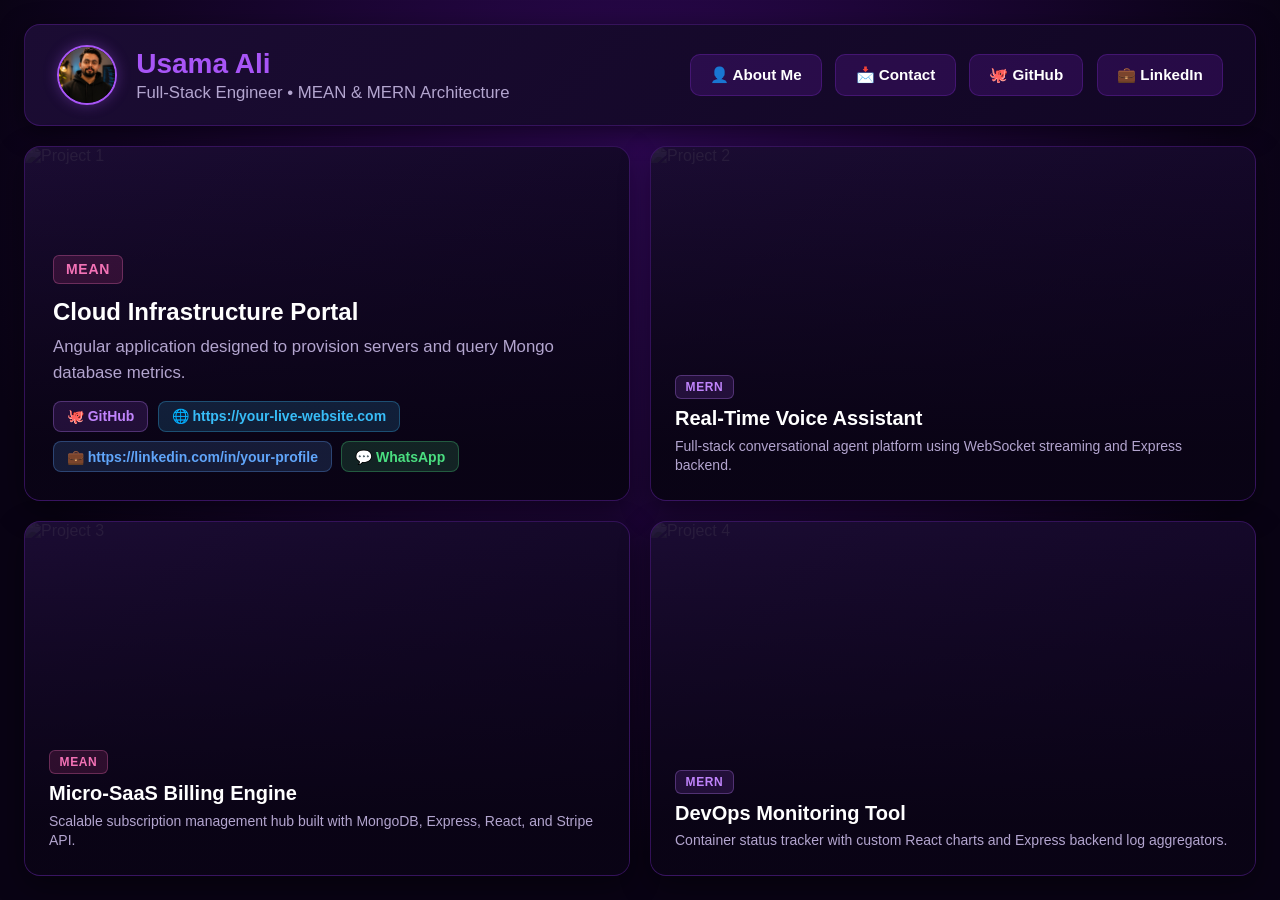
==== commit 1a97d91f: "Adding ThemePortfolio page" ====
--- a/index.html
+++ b/index.html
@@ -33,22 +33,34 @@
       overflow-x: hidden;
     }
 
-    /* Fixed Global Profile Header */
+    /* Section Snap Container */
+    .snap-container {
+      height: 100vh;
+      overflow-y: scroll;
+      scroll-snap-type: y mandatory;
+      scroll-behavior: smooth;
+    }
+
+    .slide {
+      height: 100vh;
+      width: 100vw;
+      scroll-snap-align: start;
+      display: flex;
+      flex-direction: column;
+      padding: 1.5rem;
+      gap: 1.25rem;
+    }
+
+    /* Scaled Up Header Profile */
     .profile-header {
-      position: fixed;
-      top: 1.5rem;
-      left: 1.5rem;
-      right: 1.5rem;
-      z-index: 50;
       display: flex;
       justify-content: space-between;
       align-items: center;
-      padding: 1rem 2rem;
+      padding: 1.25rem 2rem; /* Increased overall padding */
       background: var(--card-bg);
       border-radius: 16px;
       border: 1px solid var(--card-border);
-      box-shadow: 0 8px 32px rgba(0, 0, 0, 0.6);
-      backdrop-filter: blur(12px);
+      box-shadow: 0 6px 24px rgba(0, 0, 0, 0.5);
       gap: 1.5rem;
       flex-wrap: wrap;
     }
@@ -56,13 +68,14 @@
     .profile-info {
       display: flex;
       align-items: center;
-      gap: 1.2rem;
-    }
-
+      gap: 1.2rem; /* Spacing between avatar and name text */
+    }
+
+    /* Larger Avatar Container */
     .avatar-container {
       position: relative;
-      width: 55px;
-      height: 55px;
+      width: 60px;  /* Increased size from 44px */
+      height: 60px; /* Increased size from 44px */
       flex-shrink: 0;
     }
 
@@ -75,19 +88,21 @@
       box-shadow: 0 0 14px var(--accent-glow);
     }
 
+    /* Larger Typography for Profile Info */
     .profile-info h1 {
-      font-size: 1.6rem;
+      font-size: 1.75rem; /* Increased size from 1.3rem */
       color: var(--accent);
       line-height: 1.2;
       font-weight: 700;
     }
 
     .profile-info p {
-      font-size: 1rem;
+      font-size: 1.05rem; /* Increased size from 0.85rem */
       color: var(--text-muted);
       margin-top: 0.2rem;
     }
 
+    /* Larger Navigation Tabs Header */
     .header-nav {
       display: flex;
       gap: 0.85rem;
@@ -98,9 +113,9 @@
       background: var(--btn-bg);
       color: var(--text-main);
       border: 1px solid var(--card-border);
-      padding: 0.6rem 1.1rem;
+      padding: 0.7rem 1.2rem; /* Increased padding */
       border-radius: 10px;
-      font-size: 0.9rem;
+      font-size: 0.95rem;     /* Increased text size */
       font-weight: 600;
       text-decoration: none;
       cursor: pointer;
@@ -117,25 +132,7 @@
       box-shadow: 0 0 16px var(--accent-glow);
     }
 
-    /* Section Snap Container */
-    .snap-container {
-      height: 100vh;
-      overflow-y: scroll;
-      scroll-snap-type: y mandatory;
-      scroll-behavior: smooth;
-    }
-
-    .slide {
-      height: 100vh;
-      width: 100vw;
-      scroll-snap-align: start;
-      display: flex;
-      flex-direction: column;
-      padding: 8rem 1.5rem 1.5rem 1.5rem; /* Added top padding to clear fixed header */
-      gap: 1.25rem;
-    }
-
-    /* Grid Layout for Equal Rectangles */
+    /* Grid Layout for 4 Equal Rectangles */
     .projects-grid {
       display: grid;
       grid-template-columns: repeat(2, 1fr);
@@ -162,6 +159,7 @@
       box-shadow: 0 10px 35px var(--accent-glow);
     }
 
+    /* Background Animation Image */
     .card-bg-anim {
       position: absolute;
       top: 0;
@@ -181,7 +179,7 @@
       transform: scale(1.05);
     }
 
-    /* Overlay Content Structure */
+    /* Overlay Content */
     .card-content {
       position: relative;
       z-index: 2;
@@ -190,16 +188,16 @@
       flex-direction: column;
       justify-content: flex-end;
       padding: 1.5rem;
-      background: linear-gradient(to top, rgba(9, 3, 20, 0.95) 20%, rgba(9, 3, 20, 0.45) 70%, transparent);
+      background: linear-gradient(to top, rgba(9, 3, 20, 0.95) 15%, rgba(9, 3, 20, 0.4) 65%, transparent);
     }
 
     .tag {
       align-self: flex-start;
-      font-size: 0.875rem;
+      font-size: 0.75rem;
       font-weight: 700;
       letter-spacing: 0.05em;
       text-transform: uppercase;
-      padding: 0.35rem 0.75rem;
+      padding: 0.25rem 0.6rem;
       border-radius: 6px;
       margin-bottom: 0.5rem;
     }
@@ -208,76 +206,18 @@
     .tag-mean { background: rgba(236, 72, 153, 0.15); color: #f472b6; border: 1px solid rgba(244, 114, 182, 0.3); }
 
     .card-content h3 {
-      font-size: 1.5rem;
+      font-size: 1.25rem;
       color: #ffffff;
-      margin-top: 0.2rem;
-      margin-bottom: 0.3rem;
-    }
-
-    .live-project-link {
-      color: #38bdf8;
-      text-decoration: none;
-      font-size: 0.95rem;
-      font-weight: 600;
-      margin-bottom: 0.6rem;
-      display: inline-block;
-      transition: color 0.2s ease;
-    }
-
-    .live-project-link:hover {
-      color: #7dd3fc;
-      text-decoration: underline;
+      margin-bottom: 0.4rem;
     }
 
     .card-content p {
-      font-size: 1.05rem;
+      font-size: 0.875rem;
       color: var(--text-muted);
-      line-height: 1.45;
-    }
-
-    .card-links {
-      display: flex;
-      flex-wrap: wrap;
-      gap: 0.6rem;
-      margin-top: 0.85rem;
-    }
-
-    .action-btn {
-      display: inline-flex;
-      align-items: center;
-      gap: 0.4rem;
-      padding: 0.4rem 0.8rem;
-      border-radius: 8px;
-      font-size: 0.875rem;
-      font-weight: 700;
-      text-decoration: none;
-      transition: all 0.2s ease;
-    }
-
-    .btn-github {
-      background: rgba(168, 85, 247, 0.15);
-      color: #c084fc;
-      border: 1px solid rgba(192, 132, 252, 0.3);
-    }
-
-    .btn-linkedin {
-      background: rgba(96, 165, 250, 0.15);
-      color: #60a5fa;
-      border: 1px solid rgba(96, 165, 250, 0.3);
-    }
-
-    .btn-whatsapp {
-      background: rgba(74, 222, 128, 0.15);
-      color: #4ade80;
-      border: 1px solid rgba(74, 222, 128, 0.3);
-    }
-
-    .action-btn:hover {
-      filter: brightness(1.2);
-      transform: translateY(-2px);
-    }
-
-    /* Modal Styling */
+      line-height: 1.4;
+    }
+
+    /* Popup Modal Styling for About Me & Contact */
     .modal-overlay {
       display: none;
       position: fixed;
@@ -317,21 +257,13 @@
 
     .close-btn:hover { color: var(--accent); }
 
-    /* Responsive Adjustments */
+    /* Responsive adjustments */
     @media (max-width: 850px) {
       .profile-header {
-        position: relative;
-        top: 0;
-        left: 0;
-        right: 0;
-        margin: 1.5rem 1.5rem 0 1.5rem;
         flex-direction: column;
         align-items: flex-start;
         padding: 1.25rem;
       }
-      .slide {
-        padding-top: 1.5rem;
-      }
       .header-nav {
         width: 100%;
         justify-content: space-between;
@@ -341,7 +273,7 @@
     @media (max-width: 768px) {
       .projects-grid {
         grid-template-columns: 1fr;
-        grid-template-rows: auto;
+        grid-template-rows: repeat(4, 1fr);
       }
 
       .snap-container {
@@ -352,6 +284,10 @@
       .slide {
         height: auto;
         min-height: 100vh;
+      }
+
+      .project-card {
+        min-height: 200px;
       }
 
       .header-nav {
@@ -364,128 +300,100 @@
 </head>
 <body>
 
-  <!-- SINGLE GLOBAL HEADER -->
-  <header class="profile-header">
-    <div class="profile-info">
-      <div class="avatar-container">
-        <img src="assests/profile-pic.png" alt="Usama Ali Profile">
-      </div>
-      <div>
-        <h1>Usama Ali</h1>
-        <p>Full-Stack Engineer &bull; MEAN & MERN Architecture</p>
-      </div>
-    </div>
-
-    <nav class="header-nav">
-      <button class="nav-btn" onclick="openModal('about')">👤 About Me</button>
-      <button class="nav-btn" onclick="openModal('contact')">📩 Contact</button>
-      <a href="https://github.com" target="_blank" class="nav-btn">🐙 GitHub</a>
-      <a href="https://linkedin.com" target="_blank" class="nav-btn">💼 LinkedIn</a>
-    </nav>
-  </header>
-
   <div class="snap-container">
 
     <!-- SLIDE 1: MERN Stack Projects -->
     <section class="slide">
+      <header class="profile-header">
+        <div class="profile-info">
+          <div class="avatar-container">
+            <img 
+              src="assests/profile-pic.png" 
+              alt="Usama Ali Profile" 
+            >
+          </div>
+          <div>
+            <h1>Usama Ali</h1>
+            <p>Full-Stack Engineer &bull; MEAN & MERN Architecture</p>
+          </div>
+        </div>
+
+        <nav class="header-nav">
+          <button class="nav-btn" onclick="openModal('about')">👤 About Me</button>
+          <button class="nav-btn" onclick="openModal('contact')">📩 Contact</button>
+          <a href="https://github.com" target="_blank" class="nav-btn">🐙 GitHub</a>
+          <a href="https://linkedin.com" target="_blank" class="nav-btn">💼 LinkedIn</a>
+        </nav>
+      </header>
+
       <div class="projects-grid">
-        <!-- Project Card 1 -->
         <div class="project-card">
           <img class="card-bg-anim" src="https://images.unsplash.com/photo-1551288049-bebda4e38f71?auto=format&fit=crop&w=800&q=80" alt="Project 1">
-          <div class="card-content">
-            <span class="tag tag-mern">MERN</span>
-            <h3>AI Analytics Dashboard</h3>
-            <a href="https://your-project-1.com" target="_blank" rel="noopener noreferrer" class="live-project-link">
-              🌐 live project : https://your-project-1.com
-            </a>
-            <p>Real-time data visualization engine powered by React, Node.js, Express, and MongoDB.</p>
-
-            <div class="card-links">
-              <a href="https://github.com/your-username/repo-1" target="_blank" rel="noopener noreferrer" class="action-btn btn-github">
-                🐙 GitHub Repo
-              </a>
-              <a href="https://linkedin.com/in/your-profile" target="_blank" rel="noopener noreferrer" class="action-btn btn-linkedin">
-                💼 LinkedIn
-              </a>
-              <a href="https://wa.me/923327969441?text=Hi%20Usama,%20I%20saw%20your%20AI%20Analytics%20Dashboard!" target="_blank" rel="noopener noreferrer" class="action-btn btn-whatsapp">
-                💬 WhatsApp
-              </a>
-            </div>
-          </div>
-        </div>
-
-        <!-- Project Card 2 -->
+      <div class="card-content" style="padding: 1.75rem;">
+  <!-- Larger Tag Badge -->
+  <span class="tag tag-mean" style="font-size: 0.875rem; padding: 0.35rem 0.75rem;">MEAN</span>
+
+  <!-- Larger Title -->
+  <h3 style="font-size: 1.5rem; margin-top: 0.4rem; margin-bottom: 0.5rem; color: #ffffff;">Cloud Infrastructure Portal</h3>
+
+  <!-- Larger Description Text -->
+  <p style="font-size: 1.05rem; line-height: 1.5; color: var(--text-muted);">
+    Angular application designed to provision servers and query Mongo database metrics.
+  </p>
+
+  <!-- Project Action Badges with Larger Text -->
+  <div class="card-links" style="display: flex; flex-wrap: wrap; gap: 0.6rem; margin-top: 1rem;">
+    <!-- GitHub Repo -->
+    <a href="https://github.com/your-username/your-repo" target="_blank" rel="noopener noreferrer" 
+       style="display: inline-flex; align-items: center; gap: 0.4rem; background: rgba(168, 85, 247, 0.15); color: #c084fc; border: 1px solid rgba(192, 132, 252, 0.3); padding: 0.4rem 0.8rem; border-radius: 8px; font-size: 0.875rem; font-weight: 700; text-decoration: none; transition: all 0.2s ease;">
+      🐙 GitHub
+    </a>
+
+    <!-- Live Website -->
+    <a href="https://your-live-website.com" target="_blank" rel="noopener noreferrer" 
+       style="display: inline-flex; align-items: center; gap: 0.4rem; background: rgba(56, 189, 248, 0.15); color: #38bdf8; border: 1px solid rgba(56, 189, 248, 0.3); padding: 0.4rem 0.8rem; border-radius: 8px; font-size: 0.875rem; font-weight: 700; text-decoration: none; transition: all 0.2s ease;">
+      🌐 https://your-live-website.com
+    </a>
+
+    <!-- LinkedIn -->
+    <a href="https://linkedin.com/in/your-profile" target="_blank" rel="noopener noreferrer" 
+       style="display: inline-flex; align-items: center; gap: 0.4rem; background: rgba(96, 165, 250, 0.15); color: #60a5fa; border: 1px solid rgba(96, 165, 250, 0.3); padding: 0.4rem 0.8rem; border-radius: 8px; font-size: 0.875rem; font-weight: 700; text-decoration: none; transition: all 0.2s ease;">
+      💼 https://linkedin.com/in/your-profile
+    </a>
+
+    <!-- WhatsApp Button -->
+    <a href="https://wa.me/923000000000?text=Hi%20Usama,%20I%20saw%20your%20Cloud%20Infrastructure%20Portal%20project!" target="_blank" rel="noopener noreferrer" 
+       style="display: inline-flex; align-items: center; gap: 0.4rem; background: rgba(74, 222, 128, 0.15); color: #4ade80; border: 1px solid rgba(74, 222, 128, 0.3); padding: 0.4rem 0.8rem; border-radius: 8px; font-size: 0.875rem; font-weight: 700; text-decoration: none; transition: all 0.2s ease;">
+      💬 WhatsApp
+    </a>
+  </div>
+</div>
+        </div>
+
         <div class="project-card">
           <img class="card-bg-anim" src="https://images.unsplash.com/photo-1618005182384-a83a8bd57fbe?auto=format&fit=crop&w=800&q=80" alt="Project 2">
           <div class="card-content">
             <span class="tag tag-mern">MERN</span>
             <h3>Real-Time Voice Assistant</h3>
-            <a href="https://your-project-2.com" target="_blank" rel="noopener noreferrer" class="live-project-link">
-              🌐 live project : https://your-project-2.com
-            </a>
             <p>Full-stack conversational agent platform using WebSocket streaming and Express backend.</p>
-
-            <div class="card-links">
-              <a href="https://github.com/your-username/repo-2" target="_blank" rel="noopener noreferrer" class="action-btn btn-github">
-                🐙 GitHub Repo
-              </a>
-              <a href="https://linkedin.com/in/your-profile" target="_blank" rel="noopener noreferrer" class="action-btn btn-linkedin">
-                💼 LinkedIn
-              </a>
-              <a href="https://wa.me/923327969441?text=Hi%20Usama,%20I%20saw%20your%20Voice%20Assistant%20project!" target="_blank" rel="noopener noreferrer" class="action-btn btn-whatsapp">
-                💬 WhatsApp
-              </a>
-            </div>
-          </div>
-        </div>
-
-        <!-- Project Card 3 -->
+          </div>
+        </div>
+
         <div class="project-card">
           <img class="card-bg-anim" src="https://images.unsplash.com/photo-1460925895917-afdab827c52f?auto=format&fit=crop&w=800&q=80" alt="Project 3">
           <div class="card-content">
             <span class="tag tag-mean">MEAN</span>
             <h3>Micro-SaaS Billing Engine</h3>
-            <a href="https://your-project-3.com" target="_blank" rel="noopener noreferrer" class="live-project-link">
-              🌐 live project : https://your-project-3.com
-            </a>
             <p>Scalable subscription management hub built with MongoDB, Express, React, and Stripe API.</p>
-
-            <div class="card-links">
-              <a href="https://github.com/your-username/repo-3" target="_blank" rel="noopener noreferrer" class="action-btn btn-github">
-                🐙 GitHub Repo
-              </a>
-              <a href="https://linkedin.com/in/your-profile" target="_blank" rel="noopener noreferrer" class="action-btn btn-linkedin">
-                💼 LinkedIn
-              </a>
-              <a href="https://wa.me/923327969441?text=Hi%20Usama,%20I%20saw%20your%20Micro-SaaS%20Billing%20Engine!" target="_blank" rel="noopener noreferrer" class="action-btn btn-whatsapp">
-                💬 WhatsApp
-              </a>
-            </div>
-          </div>
-        </div>
-
-        <!-- Project Card 4 -->
+          </div>
+        </div>
+
         <div class="project-card">
           <img class="card-bg-anim" src="https://images.unsplash.com/photo-1526374965328-7f61d4dc18c5?auto=format&fit=crop&w=800&q=80" alt="Project 4">
           <div class="card-content">
             <span class="tag tag-mern">MERN</span>
             <h3>DevOps Monitoring Tool</h3>
-            <a href="https://your-project-4.com" target="_blank" rel="noopener noreferrer" class="live-project-link">
-              🌐 live project : https://your-project-4.com
-            </a>
             <p>Container status tracker with custom React charts and Express backend log aggregators.</p>
-
-            <div class="card-links">
-              <a href="https://github.com/your-username/repo-4" target="_blank" rel="noopener noreferrer" class="action-btn btn-github">
-                🐙 GitHub Repo
-              </a>
-              <a href="https://linkedin.com/in/your-profile" target="_blank" rel="noopener noreferrer" class="action-btn btn-linkedin">
-                💼 LinkedIn
-              </a>
-              <a href="https://wa.me/923327969441?text=Hi%20Usama,%20I%20saw%20your%20DevOps%20Monitoring%20Tool!" target="_blank" rel="noopener noreferrer" class="action-btn btn-whatsapp">
-                💬 WhatsApp
-              </a>
-            </div>
           </div>
         </div>
       </div>
@@ -493,104 +401,62 @@
 
     <!-- SLIDE 2: MEAN Stack Projects -->
     <section class="slide">
+      <header class="profile-header">
+        <div class="profile-info">
+          <div class="avatar-container">
+            <img 
+              src="assests/profile-pic.png" 
+              alt="Usama Ali Profile" 
+            >
+          </div>
+          <div>
+            <h1>Usama Ali</h1>
+            <p>Full-Stack Engineer &bull; MEAN & MERN Architecture</p>
+          </div>
+        </div>
+
+        <nav class="header-nav">
+          <button class="nav-btn" onclick="openModal('about')">👤 About Me</button>
+          <button class="nav-btn" onclick="openModal('contact')">📩 Contact</button>
+          <a href="https://github.com" target="_blank" class="nav-btn">🐙 GitHub</a>
+          <a href="https://linkedin.com" target="_blank" class="nav-btn">💼 LinkedIn</a>
+        </nav>
+      </header>
+
       <div class="projects-grid">
-        <!-- Project Card 5 -->
         <div class="project-card">
           <img class="card-bg-anim" src="https://images.unsplash.com/photo-1507238691740-187a5b1d37b8?auto=format&fit=crop&w=800&q=80" alt="Project 5">
           <div class="card-content">
             <span class="tag tag-mean">MEAN</span>
             <h3>Enterprise CRM System</h3>
-            <a href="https://your-project-5.com" target="_blank" rel="noopener noreferrer" class="live-project-link">
-              🌐 live project : https://your-project-5.com
-            </a>
             <p>Angular-driven customer relationship tool utilizing Angular RxJS state management & Express.</p>
-
-            <div class="card-links">
-              <a href="https://github.com/your-username/repo-5" target="_blank" rel="noopener noreferrer" class="action-btn btn-github">
-                🐙 GitHub Repo
-              </a>
-              <a href="https://linkedin.com/in/your-profile" target="_blank" rel="noopener noreferrer" class="action-btn btn-linkedin">
-                💼 LinkedIn
-              </a>
-              <a href="https://wa.me/923327969441?text=Hi%20Usama,%20I%20saw%20your%20Enterprise%20CRM%20System!" target="_blank" rel="noopener noreferrer" class="action-btn btn-whatsapp">
-                💬 WhatsApp
-              </a>
-            </div>
-          </div>
-        </div>
-
-        <!-- Project Card 6 -->
+          </div>
+        </div>
+
         <div class="project-card">
           <img class="card-bg-anim" src="https://images.unsplash.com/photo-1555066931-4365d14bab8c?auto=format&fit=crop&w=800&q=80" alt="Project 6">
           <div class="card-content">
             <span class="tag tag-mern">MERN</span>
             <h3>Task Management Suite</h3>
-            <a href="https://your-project-6.com" target="_blank" rel="noopener noreferrer" class="live-project-link">
-              🌐 live project : https://your-project-6.com
-            </a>
             <p>Kanban-style workflow coordinator with strict TypeScript interfaces and Node REST APIs.</p>
-
-            <div class="card-links">
-              <a href="https://github.com/your-username/repo-6" target="_blank" rel="noopener noreferrer" class="action-btn btn-github">
-                🐙 GitHub Repo
-              </a>
-              <a href="https://linkedin.com/in/your-profile" target="_blank" rel="noopener noreferrer" class="action-btn btn-linkedin">
-                💼 LinkedIn
-              </a>
-              <a href="https://wa.me/923327969441?text=Hi%20Usama,%20I%20saw%20your%20Task%20Management%20Suite!" target="_blank" rel="noopener noreferrer" class="action-btn btn-whatsapp">
-                💬 WhatsApp
-              </a>
-            </div>
-          </div>
-        </div>
-
-        <!-- Project Card 7 -->
+          </div>
+        </div>
+
         <div class="project-card">
           <img class="card-bg-anim" src="https://images.unsplash.com/photo-1558494949-ef010cbdcc31?auto=format&fit=crop&w=800&q=80" alt="Project 7">
           <div class="card-content">
             <span class="tag tag-mean">MEAN</span>
             <h3>Cloud Infrastructure Portal</h3>
-            <a href="https://your-project-7.com" target="_blank" rel="noopener noreferrer" class="live-project-link">
-              🌐 live project : https://your-project-7.com
-            </a>
             <p>Angular application designed to provision servers and query Mongo database metrics.</p>
-
-            <div class="card-links">
-              <a href="https://github.com/your-username/repo-7" target="_blank" rel="noopener noreferrer" class="action-btn btn-github">
-                🐙 GitHub Repo
-              </a>
-              <a href="https://linkedin.com/in/your-profile" target="_blank" rel="noopener noreferrer" class="action-btn btn-linkedin">
-                💼 LinkedIn
-              </a>
-              <a href="https://wa.me/923327969441?text=Hi%20Usama,%20I%20saw%20your%20Cloud%20Infrastructure%20Portal!" target="_blank" rel="noopener noreferrer" class="action-btn btn-whatsapp">
-                💬 WhatsApp
-              </a>
-            </div>
-          </div>
-        </div>
-
-        <!-- Project Card 8 -->
+          </div>
+        </div>
+
         <div class="project-card">
           <img class="card-bg-anim" src="https://images.unsplash.com/photo-1504639725590-34d0984388bd?auto=format&fit=crop&w=800&q=80" alt="Project 8">
           <div class="card-content">
             <span class="tag tag-mern">MERN</span>
             <h3>Logistics Tracking System</h3>
-            <a href="https://your-project-8.com" target="_blank" rel="noopener noreferrer" class="live-project-link">
-              🌐 live project : https://your-project-8.com
-            </a>
             <p>Real-time vehicle fleet location tracking dashboard leveraging Angular and Express sockets.</p>
-
-            <div class="card-links">
-              <a href="https://github.com/your-username/repo-8" target="_blank" rel="noopener noreferrer" class="action-btn btn-github">
-                🐙 GitHub Repo
-              </a>
-              <a href="https://linkedin.com/in/your-profile" target="_blank" rel="noopener noreferrer" class="action-btn btn-linkedin">
-                💼 LinkedIn
-              </a>
-              <a href="https://wa.me/923327969441?text=Hi%20Usama,%20I%20saw%20your%20Logistics%20Tracking%20System!" target="_blank" rel="noopener noreferrer" class="action-btn btn-whatsapp">
-                💬 WhatsApp
-              </a>
-            </div>
           </div>
         </div>
       </div>
@@ -615,7 +481,8 @@
         body.innerHTML = `
           <h2 style="color: var(--accent); margin-bottom: 0.75rem;">About Me</h2>
           <p style="color: var(--text-muted); line-height: 1.6;">
-           Full-Stack Engineer with 5+ years of experience architecting high-performance web applications across healthcare, banking, and e-commerce. Specializing in Angular, React, and Node.js, I focus on scalable SPAs, real-time data visualizations (Chart.js, WebSockets), and AI-driven enhancements. Grounded in strong full-stack architecture and UI/UX design systems, I deliver clean, optimized code that scales. </p>
+            I am a Full-Stack Engineer specializing in scalable web applications using the MERN (MongoDB, Express, React, Node.js) and MEAN (MongoDB, Express, Angular, Node.js) stacks. I build performant backend architectures and dynamic, responsive frontends.
+          </p>
         `;
       } else if (type === 'contact') {
         body.innerHTML = `
@@ -632,6 +499,7 @@
       document.getElementById('infoModal').style.display = 'none';
     }
 
+    // Close modal when clicking outside content box
     window.onclick = function(event) {
       const modal = document.getElementById('infoModal');
       if (event.target === modal) {
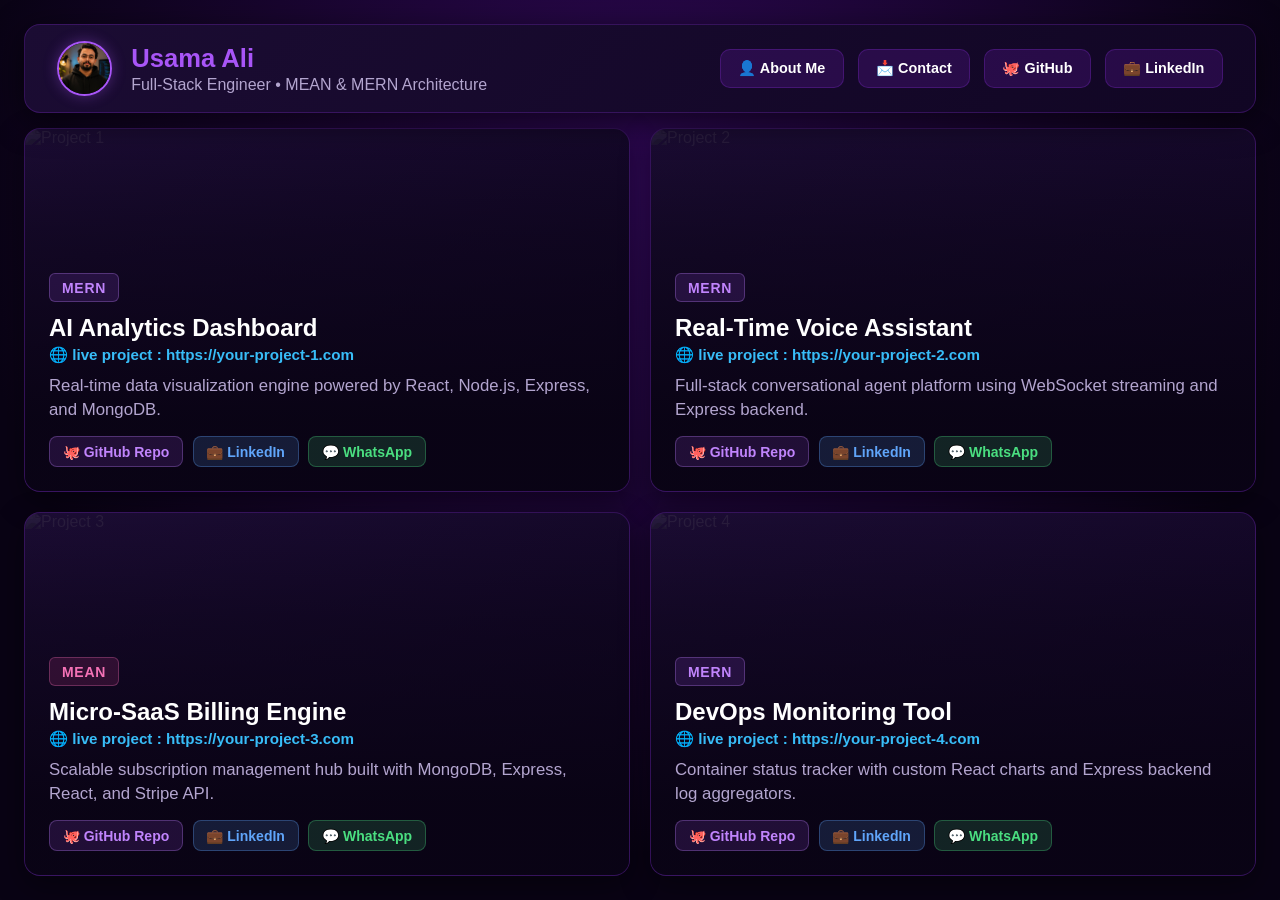
==== commit 0828e137: "Update the links" ====
--- a/index.html
+++ b/index.html
@@ -6,7 +6,6 @@
   <title>Usama Ali | Portfolio</title>
   <style>
     :root {
-      /* Palette extracted from attached design */
       --bg: #090314;
       --card-bg: linear-gradient(135deg, #1b0c33 0%, #110624 100%);
       --card-border: rgba(147, 51, 234, 0.25);
@@ -33,34 +32,22 @@
       overflow-x: hidden;
     }
 
-    /* Section Snap Container */
-    .snap-container {
-      height: 100vh;
-      overflow-y: scroll;
-      scroll-snap-type: y mandatory;
-      scroll-behavior: smooth;
-    }
-
-    .slide {
-      height: 100vh;
-      width: 100vw;
-      scroll-snap-align: start;
-      display: flex;
-      flex-direction: column;
-      padding: 1.5rem;
-      gap: 1.25rem;
-    }
-
-    /* Scaled Up Header Profile */
+    /* Fixed Global Profile Header */
     .profile-header {
+      position: fixed;
+      top: 1.5rem;
+      left: 1.5rem;
+      right: 1.5rem;
+      z-index: 50;
       display: flex;
       justify-content: space-between;
       align-items: center;
-      padding: 1.25rem 2rem; /* Increased overall padding */
+      padding: 1rem 2rem;
       background: var(--card-bg);
       border-radius: 16px;
       border: 1px solid var(--card-border);
-      box-shadow: 0 6px 24px rgba(0, 0, 0, 0.5);
+      box-shadow: 0 8px 32px rgba(0, 0, 0, 0.6);
+      backdrop-filter: blur(12px);
       gap: 1.5rem;
       flex-wrap: wrap;
     }
@@ -68,14 +55,13 @@
     .profile-info {
       display: flex;
       align-items: center;
-      gap: 1.2rem; /* Spacing between avatar and name text */
-    }
-
-    /* Larger Avatar Container */
+      gap: 1.2rem;
+    }
+
     .avatar-container {
       position: relative;
-      width: 60px;  /* Increased size from 44px */
-      height: 60px; /* Increased size from 44px */
+      width: 55px;
+      height: 55px;
       flex-shrink: 0;
     }
 
@@ -88,21 +74,19 @@
       box-shadow: 0 0 14px var(--accent-glow);
     }
 
-    /* Larger Typography for Profile Info */
     .profile-info h1 {
-      font-size: 1.75rem; /* Increased size from 1.3rem */
+      font-size: 1.6rem;
       color: var(--accent);
       line-height: 1.2;
       font-weight: 700;
     }
 
     .profile-info p {
-      font-size: 1.05rem; /* Increased size from 0.85rem */
+      font-size: 1rem;
       color: var(--text-muted);
       margin-top: 0.2rem;
     }
 
-    /* Larger Navigation Tabs Header */
     .header-nav {
       display: flex;
       gap: 0.85rem;
@@ -113,9 +97,9 @@
       background: var(--btn-bg);
       color: var(--text-main);
       border: 1px solid var(--card-border);
-      padding: 0.7rem 1.2rem; /* Increased padding */
+      padding: 0.6rem 1.1rem;
       border-radius: 10px;
-      font-size: 0.95rem;     /* Increased text size */
+      font-size: 0.9rem;
       font-weight: 600;
       text-decoration: none;
       cursor: pointer;
@@ -132,7 +116,24 @@
       box-shadow: 0 0 16px var(--accent-glow);
     }
 
-    /* Grid Layout for 4 Equal Rectangles */
+    /* Section Snap Container */
+    .snap-container {
+      height: 100vh;
+      overflow-y: scroll;
+      scroll-snap-type: y mandatory;
+      scroll-behavior: smooth;
+    }
+
+    .slide {
+      height: 100vh;
+      width: 100vw;
+      scroll-snap-align: start;
+      display: flex;
+      flex-direction: column;
+      padding: 8rem 1.5rem 1.5rem 1.5rem;
+      gap: 1.25rem;
+    }
+
     .projects-grid {
       display: grid;
       grid-template-columns: repeat(2, 1fr);
@@ -141,7 +142,6 @@
       flex: 1;
     }
 
-    /* Card Styling */
     .project-card {
       position: relative;
       background: var(--card-bg);
@@ -159,7 +159,6 @@
       box-shadow: 0 10px 35px var(--accent-glow);
     }
 
-    /* Background Animation Image */
     .card-bg-anim {
       position: absolute;
       top: 0;
@@ -179,7 +178,6 @@
       transform: scale(1.05);
     }
 
-    /* Overlay Content */
     .card-content {
       position: relative;
       z-index: 2;
@@ -188,16 +186,16 @@
       flex-direction: column;
       justify-content: flex-end;
       padding: 1.5rem;
-      background: linear-gradient(to top, rgba(9, 3, 20, 0.95) 15%, rgba(9, 3, 20, 0.4) 65%, transparent);
+      background: linear-gradient(to top, rgba(9, 3, 20, 0.95) 20%, rgba(9, 3, 20, 0.45) 70%, transparent);
     }
 
     .tag {
       align-self: flex-start;
-      font-size: 0.75rem;
+      font-size: 0.875rem;
       font-weight: 700;
       letter-spacing: 0.05em;
       text-transform: uppercase;
-      padding: 0.25rem 0.6rem;
+      padding: 0.35rem 0.75rem;
       border-radius: 6px;
       margin-bottom: 0.5rem;
     }
@@ -206,18 +204,76 @@
     .tag-mean { background: rgba(236, 72, 153, 0.15); color: #f472b6; border: 1px solid rgba(244, 114, 182, 0.3); }
 
     .card-content h3 {
-      font-size: 1.25rem;
+      font-size: 1.5rem;
       color: #ffffff;
-      margin-bottom: 0.4rem;
+      margin-top: 0.2rem;
+      margin-bottom: 0.3rem;
+    }
+
+    .live-project-link {
+      color: #38bdf8;
+      text-decoration: none;
+      font-size: 0.95rem;
+      font-weight: 600;
+      margin-bottom: 0.6rem;
+      display: inline-block;
+      transition: color 0.2s ease;
+    }
+
+    .live-project-link:hover {
+      color: #7dd3fc;
+      text-decoration: underline;
     }
 
     .card-content p {
+      font-size: 1.05rem;
+      color: var(--text-muted);
+      line-height: 1.45;
+    }
+
+    .card-links {
+      display: flex;
+      flex-wrap: wrap;
+      gap: 0.6rem;
+      margin-top: 0.85rem;
+    }
+
+    .action-btn {
+      display: inline-flex;
+      align-items: center;
+      gap: 0.4rem;
+      padding: 0.4rem 0.8rem;
+      border-radius: 8px;
       font-size: 0.875rem;
-      color: var(--text-muted);
-      line-height: 1.4;
-    }
-
-    /* Popup Modal Styling for About Me & Contact */
+      font-weight: 700;
+      text-decoration: none;
+      transition: all 0.2s ease;
+    }
+
+    .btn-github {
+      background: rgba(168, 85, 247, 0.15);
+      color: #c084fc;
+      border: 1px solid rgba(192, 132, 252, 0.3);
+    }
+
+    .btn-linkedin {
+      background: rgba(96, 165, 250, 0.15);
+      color: #60a5fa;
+      border: 1px solid rgba(96, 165, 250, 0.3);
+    }
+
+    .btn-whatsapp {
+      background: rgba(74, 222, 128, 0.15);
+      color: #4ade80;
+      border: 1px solid rgba(74, 222, 128, 0.3);
+    }
+
+    .action-btn:hover {
+      filter: brightness(1.2);
+      transform: translateY(-2px);
+    }
+
+    /* Modal Base Styling */
     .modal-overlay {
       display: none;
       position: fixed;
@@ -236,9 +292,9 @@
       background: var(--card-bg);
       border: 1px solid var(--accent);
       border-radius: 16px;
-      padding: 2rem;
-      max-width: 500px;
-      width: 90%;
+      padding: 2.25rem;
+      max-width: 680px;
+      width: 92%;
       color: var(--text-main);
       box-shadow: 0 10px 40px var(--accent-glow);
       position: relative;
@@ -257,214 +313,189 @@
 
     .close-btn:hover { color: var(--accent); }
 
-    /* Responsive adjustments */
+    /* Modal Shared Components */
+    .modal-badges {
+      display: flex;
+      flex-wrap: wrap;
+      gap: 0.6rem;
+      margin: 1.2rem 0;
+    }
+
+    .badge-item {
+      background: rgba(168, 85, 247, 0.12);
+      border: 1px solid rgba(168, 85, 247, 0.3);
+      color: #c084fc;
+      padding: 0.4rem 0.85rem;
+      border-radius: 8px;
+      font-size: 0.88rem;
+      font-weight: 600;
+      text-decoration: none;
+      display: inline-flex;
+      align-items: center;
+      gap: 0.4rem;
+      transition: all 0.2s ease;
+    }
+
+    .badge-item:hover {
+      background: rgba(168, 85, 247, 0.25);
+      border-color: var(--accent);
+      color: #ffffff;
+      transform: translateY(-2px);
+    }
+
+    .modal-highlights {
+      display: grid;
+      grid-template-columns: repeat(2, 1fr);
+      gap: 0.8rem;
+      margin-top: 1.2rem;
+      padding-top: 1rem;
+      border-top: 1px solid var(--card-border);
+    }
+
+    .highlight-box {
+      background: rgba(255, 255, 255, 0.03);
+      border: 1px solid var(--card-border);
+      border-radius: 10px;
+      padding: 0.85rem;
+      text-align: left;
+    }
+
+    .highlight-box span {
+      display: block;
+      font-size: 0.8rem;
+      font-weight: 600;
+      color: var(--text-muted);
+      text-transform: uppercase;
+      letter-spacing: 0.05em;
+    }
+
+    .highlight-box a, .highlight-box p {
+      font-size: 1rem;
+      font-weight: 700;
+      color: var(--accent);
+      text-decoration: none;
+      margin-top: 0.25rem;
+      display: block;
+      word-break: break-all;
+    }
+
+    .highlight-box a:hover {
+      color: #c084fc;
+      text-decoration: underline;
+    }
+
+    /* Responsive Adjustments */
     @media (max-width: 850px) {
       .profile-header {
+        position: relative;
+        top: 0;
+        left: 0;
+        right: 0;
+        margin: 1.5rem 1.5rem 0 1.5rem;
         flex-direction: column;
         align-items: flex-start;
         padding: 1.25rem;
       }
-      .header-nav {
-        width: 100%;
-        justify-content: space-between;
-      }
+      .slide { padding-top: 1.5rem; }
+      .header-nav { width: 100%; justify-content: space-between; }
     }
 
     @media (max-width: 768px) {
-      .projects-grid {
-        grid-template-columns: 1fr;
-        grid-template-rows: repeat(4, 1fr);
-      }
-
-      .snap-container {
-        scroll-snap-type: none;
-        height: auto;
-      }
-
-      .slide {
-        height: auto;
-        min-height: 100vh;
-      }
-
-      .project-card {
-        min-height: 200px;
-      }
-
-      .header-nav {
-        display: grid;
-        grid-template-columns: 1fr 1fr;
-        gap: 0.5rem;
-      }
+      .projects-grid { grid-template-columns: 1fr; grid-template-rows: auto; }
+      .snap-container { scroll-snap-type: none; height: auto; }
+      .slide { height: auto; min-height: 100vh; }
+      .header-nav { display: grid; grid-template-columns: 1fr 1fr; gap: 0.5rem; }
+      .modal-highlights { grid-template-columns: 1fr; }
     }
   </style>
 </head>
 <body>
 
+  <!-- SINGLE GLOBAL HEADER -->
+  <header class="profile-header">
+    <div class="profile-info">
+      <div class="avatar-container">
+        <img src="assests/profile-pic.png" alt="Usama Ali Profile">
+      </div>
+      <div>
+        <h1>Usama Ali</h1>
+        <p>Full-Stack Engineer &bull; MEAN & MERN Architecture</p>
+      </div>
+    </div>
+
+    <nav class="header-nav">
+      <button class="nav-btn" onclick="openModal('about')">👤 About Me</button>
+      <button class="nav-btn" onclick="openModal('contact')">📩 Contact</button>
+      <a href="https://github.com/syedusamaali-dev" target="_blank" class="nav-btn">🐙 GitHub</a>
+      <a href="https://www.linkedin.com/in/syedusamaali-dev/" target="_blank" class="nav-btn">💼 LinkedIn</a>
+    </nav>
+  </header>
+
   <div class="snap-container">
-
     <!-- SLIDE 1: MERN Stack Projects -->
     <section class="slide">
-      <header class="profile-header">
-        <div class="profile-info">
-          <div class="avatar-container">
-            <img 
-              src="assests/profile-pic.png" 
-              alt="Usama Ali Profile" 
-            >
-          </div>
-          <div>
-            <h1>Usama Ali</h1>
-            <p>Full-Stack Engineer &bull; MEAN & MERN Architecture</p>
-          </div>
-        </div>
-
-        <nav class="header-nav">
-          <button class="nav-btn" onclick="openModal('about')">👤 About Me</button>
-          <button class="nav-btn" onclick="openModal('contact')">📩 Contact</button>
-          <a href="https://github.com" target="_blank" class="nav-btn">🐙 GitHub</a>
-          <a href="https://linkedin.com" target="_blank" class="nav-btn">💼 LinkedIn</a>
-        </nav>
-      </header>
-
       <div class="projects-grid">
         <div class="project-card">
           <img class="card-bg-anim" src="https://images.unsplash.com/photo-1551288049-bebda4e38f71?auto=format&fit=crop&w=800&q=80" alt="Project 1">
-      <div class="card-content" style="padding: 1.75rem;">
-  <!-- Larger Tag Badge -->
-  <span class="tag tag-mean" style="font-size: 0.875rem; padding: 0.35rem 0.75rem;">MEAN</span>
-
-  <!-- Larger Title -->
-  <h3 style="font-size: 1.5rem; margin-top: 0.4rem; margin-bottom: 0.5rem; color: #ffffff;">Cloud Infrastructure Portal</h3>
-
-  <!-- Larger Description Text -->
-  <p style="font-size: 1.05rem; line-height: 1.5; color: var(--text-muted);">
-    Angular application designed to provision servers and query Mongo database metrics.
-  </p>
-
-  <!-- Project Action Badges with Larger Text -->
-  <div class="card-links" style="display: flex; flex-wrap: wrap; gap: 0.6rem; margin-top: 1rem;">
-    <!-- GitHub Repo -->
-    <a href="https://github.com/your-username/your-repo" target="_blank" rel="noopener noreferrer" 
-       style="display: inline-flex; align-items: center; gap: 0.4rem; background: rgba(168, 85, 247, 0.15); color: #c084fc; border: 1px solid rgba(192, 132, 252, 0.3); padding: 0.4rem 0.8rem; border-radius: 8px; font-size: 0.875rem; font-weight: 700; text-decoration: none; transition: all 0.2s ease;">
-      🐙 GitHub
-    </a>
-
-    <!-- Live Website -->
-    <a href="https://your-live-website.com" target="_blank" rel="noopener noreferrer" 
-       style="display: inline-flex; align-items: center; gap: 0.4rem; background: rgba(56, 189, 248, 0.15); color: #38bdf8; border: 1px solid rgba(56, 189, 248, 0.3); padding: 0.4rem 0.8rem; border-radius: 8px; font-size: 0.875rem; font-weight: 700; text-decoration: none; transition: all 0.2s ease;">
-      🌐 https://your-live-website.com
-    </a>
-
-    <!-- LinkedIn -->
-    <a href="https://linkedin.com/in/your-profile" target="_blank" rel="noopener noreferrer" 
-       style="display: inline-flex; align-items: center; gap: 0.4rem; background: rgba(96, 165, 250, 0.15); color: #60a5fa; border: 1px solid rgba(96, 165, 250, 0.3); padding: 0.4rem 0.8rem; border-radius: 8px; font-size: 0.875rem; font-weight: 700; text-decoration: none; transition: all 0.2s ease;">
-      💼 https://linkedin.com/in/your-profile
-    </a>
-
-    <!-- WhatsApp Button -->
-    <a href="https://wa.me/923000000000?text=Hi%20Usama,%20I%20saw%20your%20Cloud%20Infrastructure%20Portal%20project!" target="_blank" rel="noopener noreferrer" 
-       style="display: inline-flex; align-items: center; gap: 0.4rem; background: rgba(74, 222, 128, 0.15); color: #4ade80; border: 1px solid rgba(74, 222, 128, 0.3); padding: 0.4rem 0.8rem; border-radius: 8px; font-size: 0.875rem; font-weight: 700; text-decoration: none; transition: all 0.2s ease;">
-      💬 WhatsApp
-    </a>
-  </div>
-</div>
+          <div class="card-content">
+            <span class="tag tag-mern">MERN</span>
+            <h3>AI Analytics Dashboard</h3>
+            <a href="https://your-project-1.com" target="_blank" class="live-project-link">🌐 live project : https://your-project-1.com</a>
+            <p>Real-time data visualization engine powered by React, Node.js, Express, and MongoDB.</p>
+            <div class="card-links">
+              <a href="https://github.com/syedusamaali-dev" target="_blank" class="action-btn btn-github">🐙 GitHub Repo</a>
+              <a href="https://www.linkedin.com/in/syedusamaali-dev/" target="_blank" class="action-btn btn-linkedin">💼 LinkedIn</a>
+              <a href="https://wa.me/923327969441" target="_blank" class="action-btn btn-whatsapp">💬 WhatsApp</a>
+            </div>
+          </div>
         </div>
-
         <div class="project-card">
           <img class="card-bg-anim" src="https://images.unsplash.com/photo-1618005182384-a83a8bd57fbe?auto=format&fit=crop&w=800&q=80" alt="Project 2">
           <div class="card-content">
             <span class="tag tag-mern">MERN</span>
             <h3>Real-Time Voice Assistant</h3>
+            <a href="https://your-project-2.com" target="_blank" class="live-project-link">🌐 live project : https://your-project-2.com</a>
             <p>Full-stack conversational agent platform using WebSocket streaming and Express backend.</p>
+            <div class="card-links">
+              <a href="https://github.com/syedusamaali-dev" target="_blank" class="action-btn btn-github">🐙 GitHub Repo</a>
+              <a href="https://www.linkedin.com/in/syedusamaali-dev/" target="_blank" class="action-btn btn-linkedin">💼 LinkedIn</a>
+              <a href="https://wa.me/923327969441" target="_blank" class="action-btn btn-whatsapp">💬 WhatsApp</a>
+            </div>
           </div>
         </div>
-
         <div class="project-card">
           <img class="card-bg-anim" src="https://images.unsplash.com/photo-1460925895917-afdab827c52f?auto=format&fit=crop&w=800&q=80" alt="Project 3">
           <div class="card-content">
             <span class="tag tag-mean">MEAN</span>
             <h3>Micro-SaaS Billing Engine</h3>
+            <a href="https://your-project-3.com" target="_blank" class="live-project-link">🌐 live project : https://your-project-3.com</a>
             <p>Scalable subscription management hub built with MongoDB, Express, React, and Stripe API.</p>
+            <div class="card-links">
+              <a href="https://github.com/syedusamaali-dev" target="_blank" class="action-btn btn-github">🐙 GitHub Repo</a>
+              <a href="https://www.linkedin.com/in/syedusamaali-dev/" target="_blank" class="action-btn btn-linkedin">💼 LinkedIn</a>
+              <a href="https://wa.me/923327969441" target="_blank" class="action-btn btn-whatsapp">💬 WhatsApp</a>
+            </div>
           </div>
         </div>
-
         <div class="project-card">
           <img class="card-bg-anim" src="https://images.unsplash.com/photo-1526374965328-7f61d4dc18c5?auto=format&fit=crop&w=800&q=80" alt="Project 4">
           <div class="card-content">
             <span class="tag tag-mern">MERN</span>
             <h3>DevOps Monitoring Tool</h3>
+            <a href="https://your-project-4.com" target="_blank" class="live-project-link">🌐 live project : https://your-project-4.com</a>
             <p>Container status tracker with custom React charts and Express backend log aggregators.</p>
+            <div class="card-links">
+              <a href="https://github.com/syedusamaali-dev" target="_blank" class="action-btn btn-github">🐙 GitHub Repo</a>
+              <a href="https://www.linkedin.com/in/syedusamaali-dev/" target="_blank" class="action-btn btn-linkedin">💼 LinkedIn</a>
+              <a href="https://wa.me/923327969441" target="_blank" class="action-btn btn-whatsapp">💬 WhatsApp</a>
+            </div>
           </div>
         </div>
       </div>
     </section>
-
-    <!-- SLIDE 2: MEAN Stack Projects -->
-    <section class="slide">
-      <header class="profile-header">
-        <div class="profile-info">
-          <div class="avatar-container">
-            <img 
-              src="assests/profile-pic.png" 
-              alt="Usama Ali Profile" 
-            >
-          </div>
-          <div>
-            <h1>Usama Ali</h1>
-            <p>Full-Stack Engineer &bull; MEAN & MERN Architecture</p>
-          </div>
-        </div>
-
-        <nav class="header-nav">
-          <button class="nav-btn" onclick="openModal('about')">👤 About Me</button>
-          <button class="nav-btn" onclick="openModal('contact')">📩 Contact</button>
-          <a href="https://github.com" target="_blank" class="nav-btn">🐙 GitHub</a>
-          <a href="https://linkedin.com" target="_blank" class="nav-btn">💼 LinkedIn</a>
-        </nav>
-      </header>
-
-      <div class="projects-grid">
-        <div class="project-card">
-          <img class="card-bg-anim" src="https://images.unsplash.com/photo-1507238691740-187a5b1d37b8?auto=format&fit=crop&w=800&q=80" alt="Project 5">
-          <div class="card-content">
-            <span class="tag tag-mean">MEAN</span>
-            <h3>Enterprise CRM System</h3>
-            <p>Angular-driven customer relationship tool utilizing Angular RxJS state management & Express.</p>
-          </div>
-        </div>
-
-        <div class="project-card">
-          <img class="card-bg-anim" src="https://images.unsplash.com/photo-1555066931-4365d14bab8c?auto=format&fit=crop&w=800&q=80" alt="Project 6">
-          <div class="card-content">
-            <span class="tag tag-mern">MERN</span>
-            <h3>Task Management Suite</h3>
-            <p>Kanban-style workflow coordinator with strict TypeScript interfaces and Node REST APIs.</p>
-          </div>
-        </div>
-
-        <div class="project-card">
-          <img class="card-bg-anim" src="https://images.unsplash.com/photo-1558494949-ef010cbdcc31?auto=format&fit=crop&w=800&q=80" alt="Project 7">
-          <div class="card-content">
-            <span class="tag tag-mean">MEAN</span>
-            <h3>Cloud Infrastructure Portal</h3>
-            <p>Angular application designed to provision servers and query Mongo database metrics.</p>
-          </div>
-        </div>
-
-        <div class="project-card">
-          <img class="card-bg-anim" src="https://images.unsplash.com/photo-1504639725590-34d0984388bd?auto=format&fit=crop&w=800&q=80" alt="Project 8">
-          <div class="card-content">
-            <span class="tag tag-mern">MERN</span>
-            <h3>Logistics Tracking System</h3>
-            <p>Real-time vehicle fleet location tracking dashboard leveraging Angular and Express sockets.</p>
-          </div>
-        </div>
-      </div>
-    </section>
-
   </div>
 
-  <!-- Popup Modal for About & Contact -->
+  <!-- Unified Popup Modal -->
   <div class="modal-overlay" id="infoModal">
     <div class="modal-content">
       <button class="close-btn" onclick="closeModal()">&times;</button>
@@ -479,17 +510,70 @@
 
       if (type === 'about') {
         body.innerHTML = `
-          <h2 style="color: var(--accent); margin-bottom: 0.75rem;">About Me</h2>
-          <p style="color: var(--text-muted); line-height: 1.6;">
-            I am a Full-Stack Engineer specializing in scalable web applications using the MERN (MongoDB, Express, React, Node.js) and MEAN (MongoDB, Express, Angular, Node.js) stacks. I build performant backend architectures and dynamic, responsive frontends.
+          <div style="display: flex; align-items: center; gap: 0.6rem; margin-bottom: 0.8rem;">
+            <span style="font-size: 1.8rem;">🚀</span>
+            <h2 style="color: var(--accent); font-size: 1.75rem;">About Me</h2>
+          </div>
+
+          <p style="color: var(--text-main); font-size: 1.05rem; line-height: 1.65;">
+            Full-Stack Engineer with <strong>5+ years of experience</strong> architecting high-performance web applications across healthcare, banking, and e-commerce platforms. Specializing in <strong>Angular, React, and Node.js</strong>, I build scalable SPAs, real-time analytics dashboards, and seamlessly integrate AI-driven workflows into production environments.
           </p>
+
+          <div class="modal-badges">
+            <span class="badge-item">⚡ Angular / NgRx</span>
+            <span class="badge-item">⚛️ React / Redux</span>
+            <span class="badge-item">🟢 Node.js / Express</span>
+            <span class="badge-item">🤖 AI Integration</span>
+            <span class="badge-item">📊 WebSockets</span>
+          </div>
+
+          <div class="modal-highlights">
+            <div class="highlight-box">
+              <span>Experience</span>
+              <p>5+ Years Industry Experience</p>
+            </div>
+            <div class="highlight-box">
+              <span>Domains</span>
+              <p>Fintech, Healthcare & AI Solutions</p>
+            </div>
+          </div>
         `;
       } else if (type === 'contact') {
         body.innerHTML = `
-          <h2 style="color: var(--accent); margin-bottom: 0.75rem;">Get In Touch</h2>
-          <p style="color: var(--text-muted); margin-bottom: 1rem;">Feel free to reach out for project collaborations or technical consultation.</p>
-          <p style="margin-bottom: 0.5rem;"><strong>Email:</strong> usama@example.com</p>
-          <p style="margin-bottom: 0.5rem;"><strong>Location:</strong> Available Remote Worldwide</p>
+          <div style="display: flex; align-items: center; gap: 0.6rem; margin-bottom: 0.8rem;">
+            <span style="font-size: 1.8rem;">📩</span>
+            <h2 style="color: var(--accent); font-size: 1.75rem;">Let's Connect</h2>
+          </div>
+
+          <p style="color: var(--text-main); font-size: 1.05rem; line-height: 1.65;">
+            Have a project in mind, looking for architectural collaboration, or want to discuss full-stack & AI solutions? Reach out directly via any of the channels below.
+          </p>
+
+          <div class="modal-badges">
+            <a href="https://wa.me/923327969441" target="_blank" class="badge-item">💬 WhatsApp Chat</a>
+            <a href="https://github.com/your-username" target="_blank" class="badge-item">🐙 GitHub Profile</a>
+            <a href="https://www.linkedin.com/in/syedusamaali-dev/" target="_blank" class="badge-item">💼 LinkedIn Network</a>
+            <a href="https://portfolio-syedusamaali-dev.vercel.app/" target="_blank" class="badge-item">🌐 Live Portfolio</a>
+          </div>
+
+          <div class="modal-highlights">
+            <div class="highlight-box">
+              <span>Phone / WhatsApp</span>
+              <a href="tel:+923327969441">+92 332 7969441</a>
+            </div>
+            <div class="highlight-box">
+              <span>Live Portfolio</span>
+              <a href="https://portfolio-syedusamaali-dev.vercel.app/" target="_blank">your-portfolio.com</a>
+            </div>
+            <div class="highlight-box">
+              <span>GitHub Repository</span>
+              <a href="https://github.com/syedusamaali-dev" target="_blank">github.com/your-username</a>
+            </div>
+            <div class="highlight-box">
+              <span>LinkedIn Profile</span>
+              <a href="https://www.linkedin.com/in/syedusamaali-dev/" target="_blank">linkedin.com/in/your-profile</a>
+            </div>
+          </div>
         `;
       }
       modal.style.display = 'flex';
@@ -499,7 +583,6 @@
       document.getElementById('infoModal').style.display = 'none';
     }
 
-    // Close modal when clicking outside content box
     window.onclick = function(event) {
       const modal = document.getElementById('infoModal');
       if (event.target === modal) {
